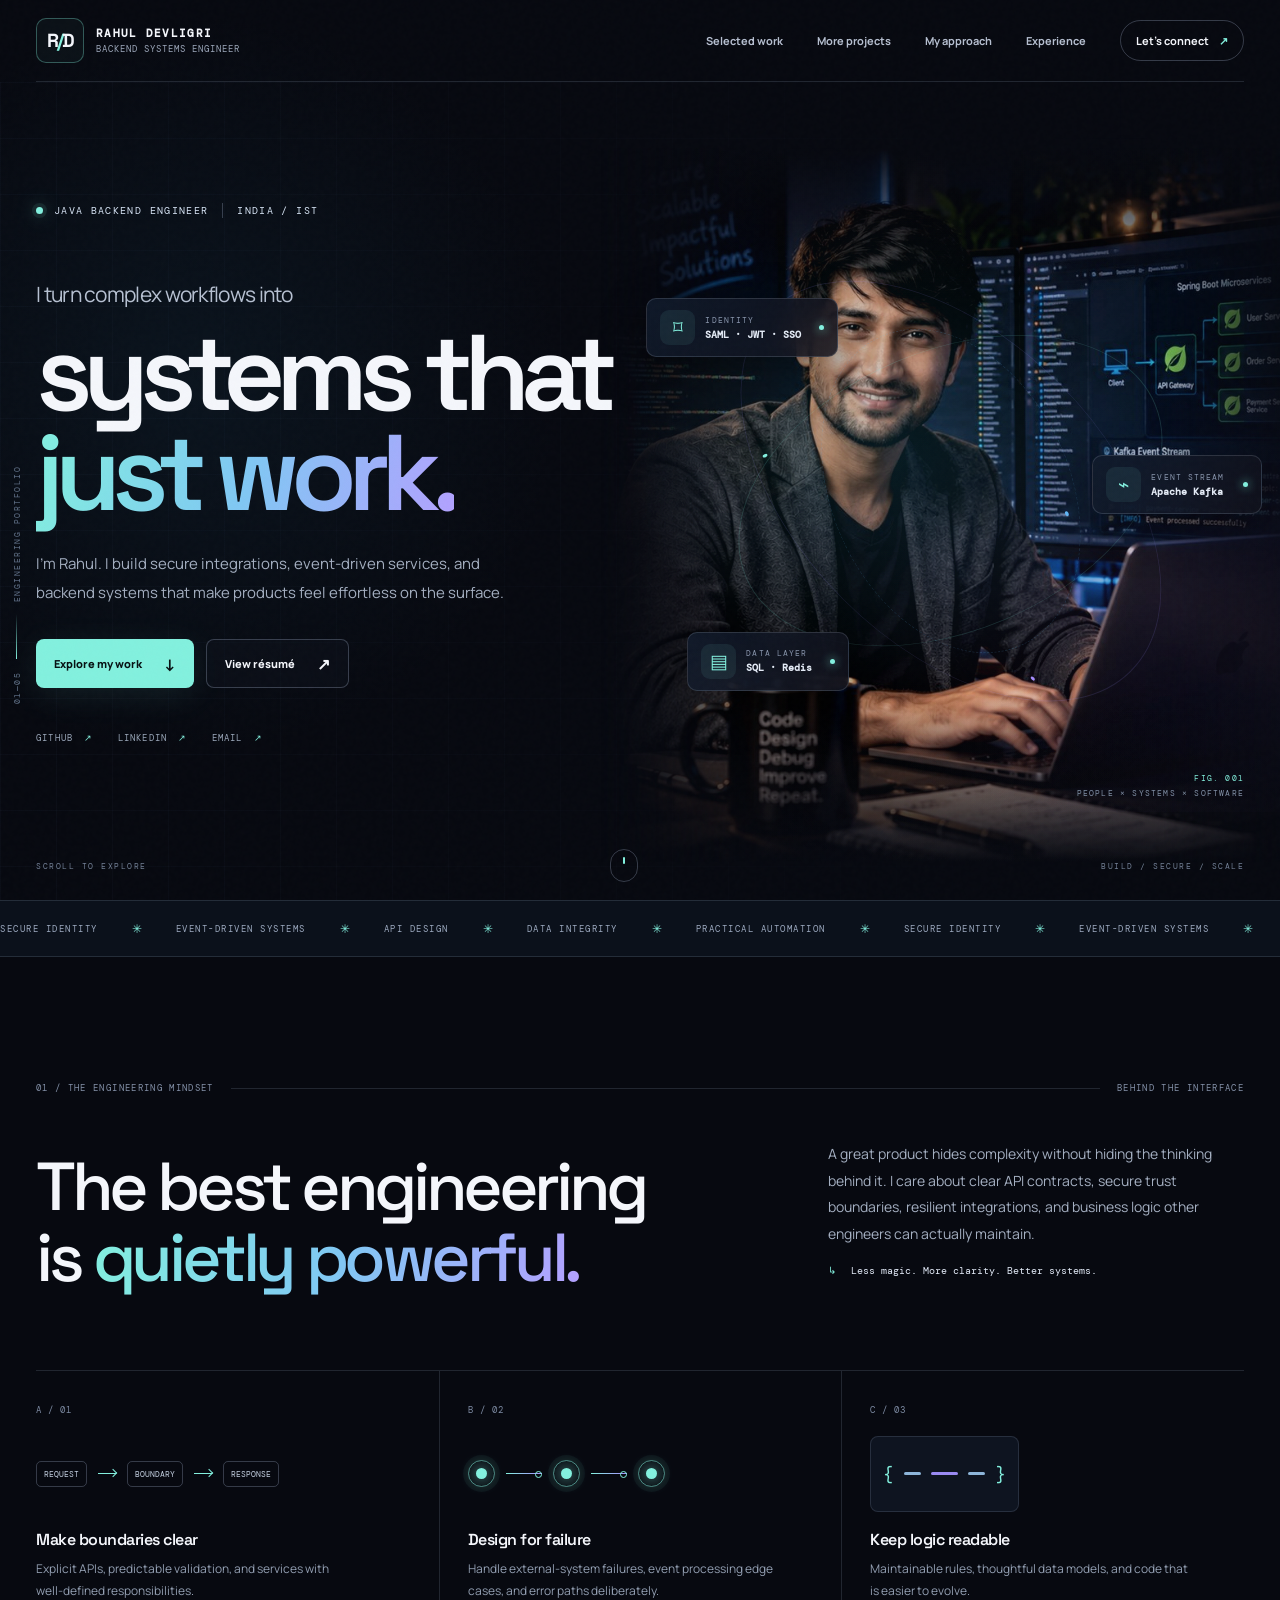
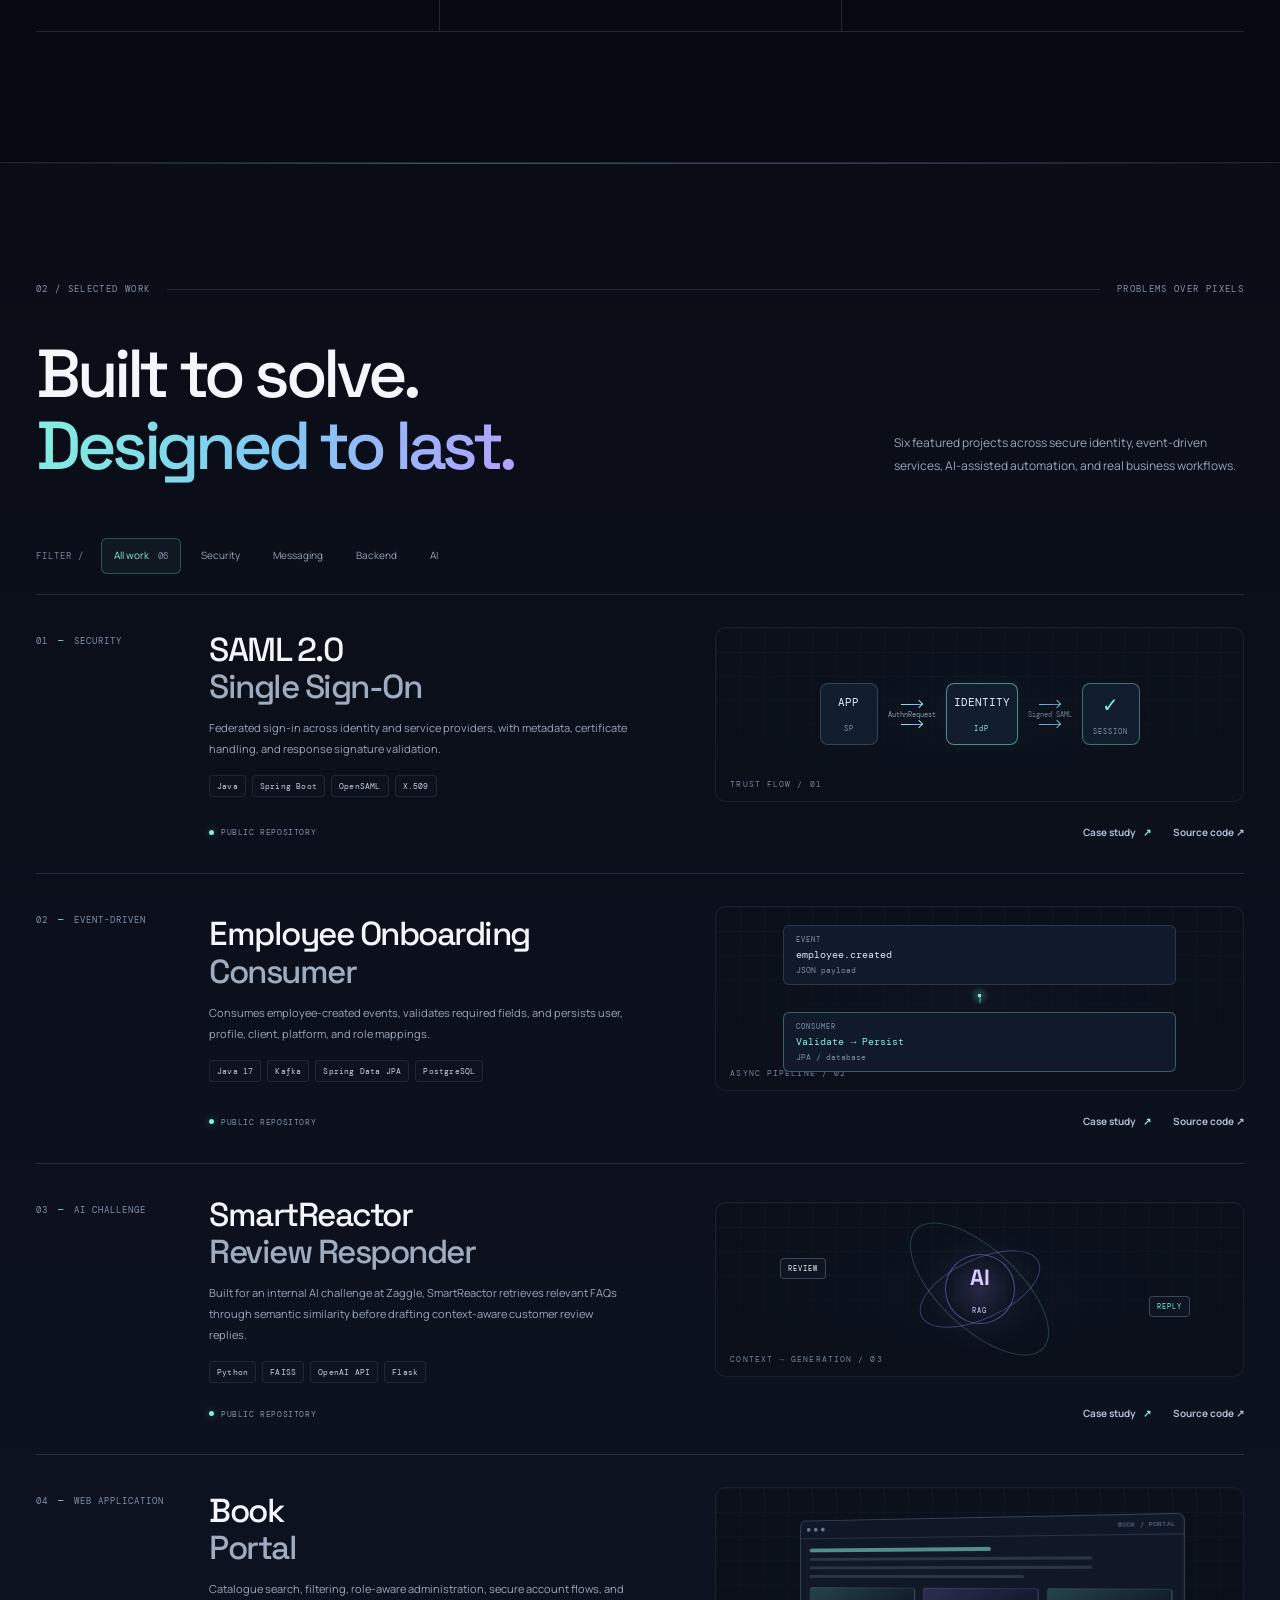
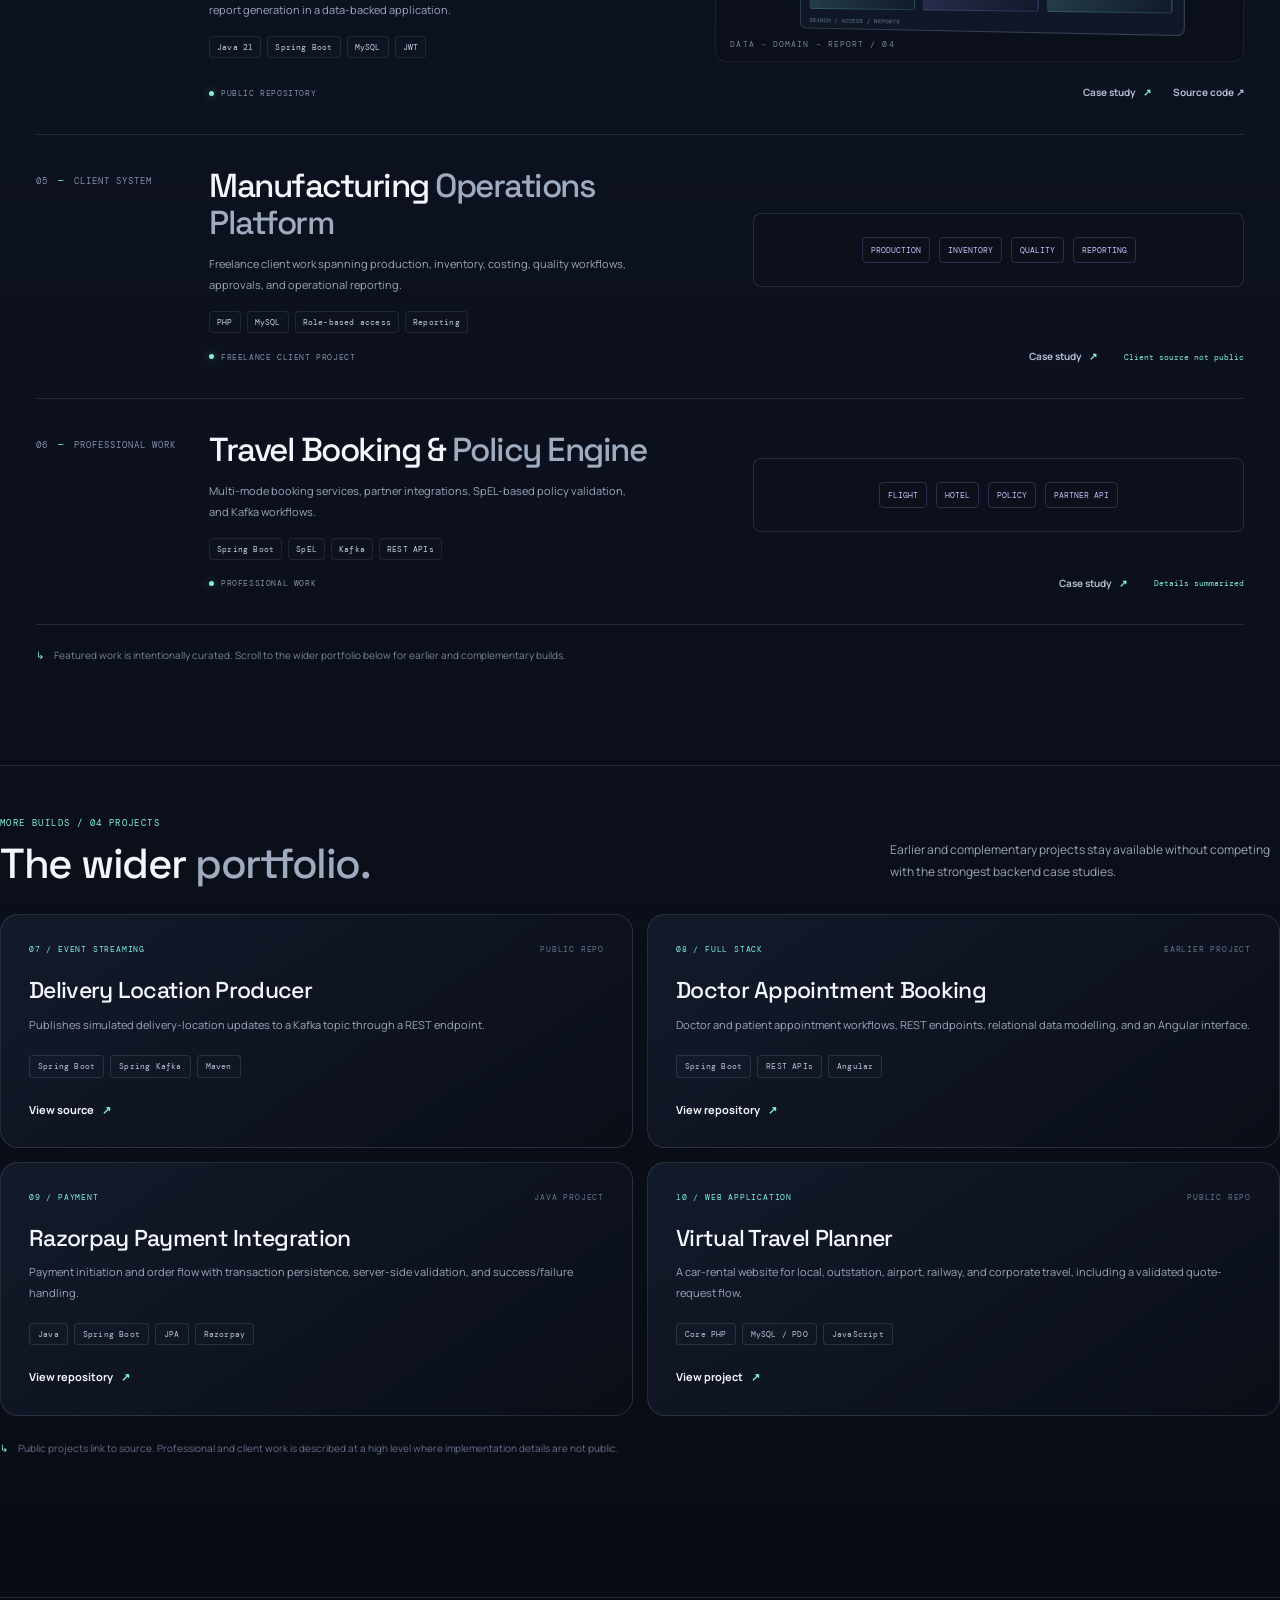
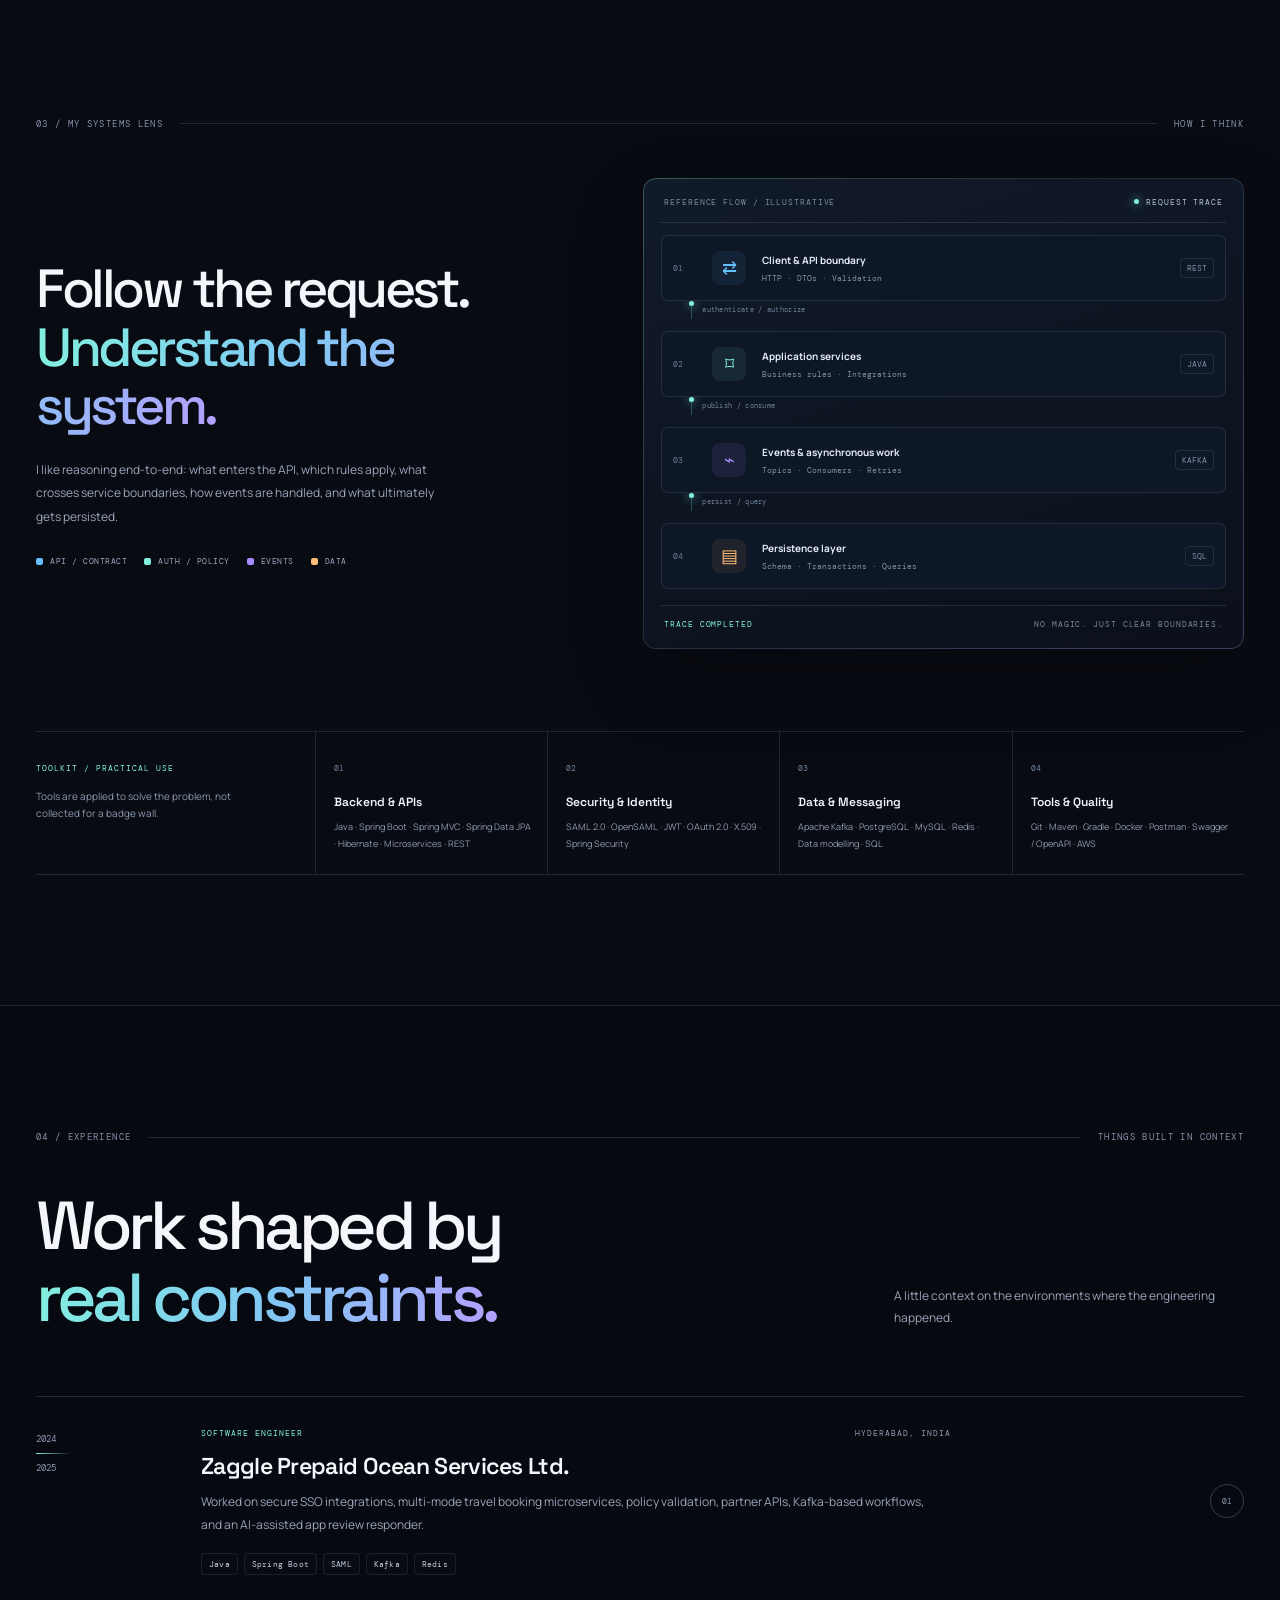
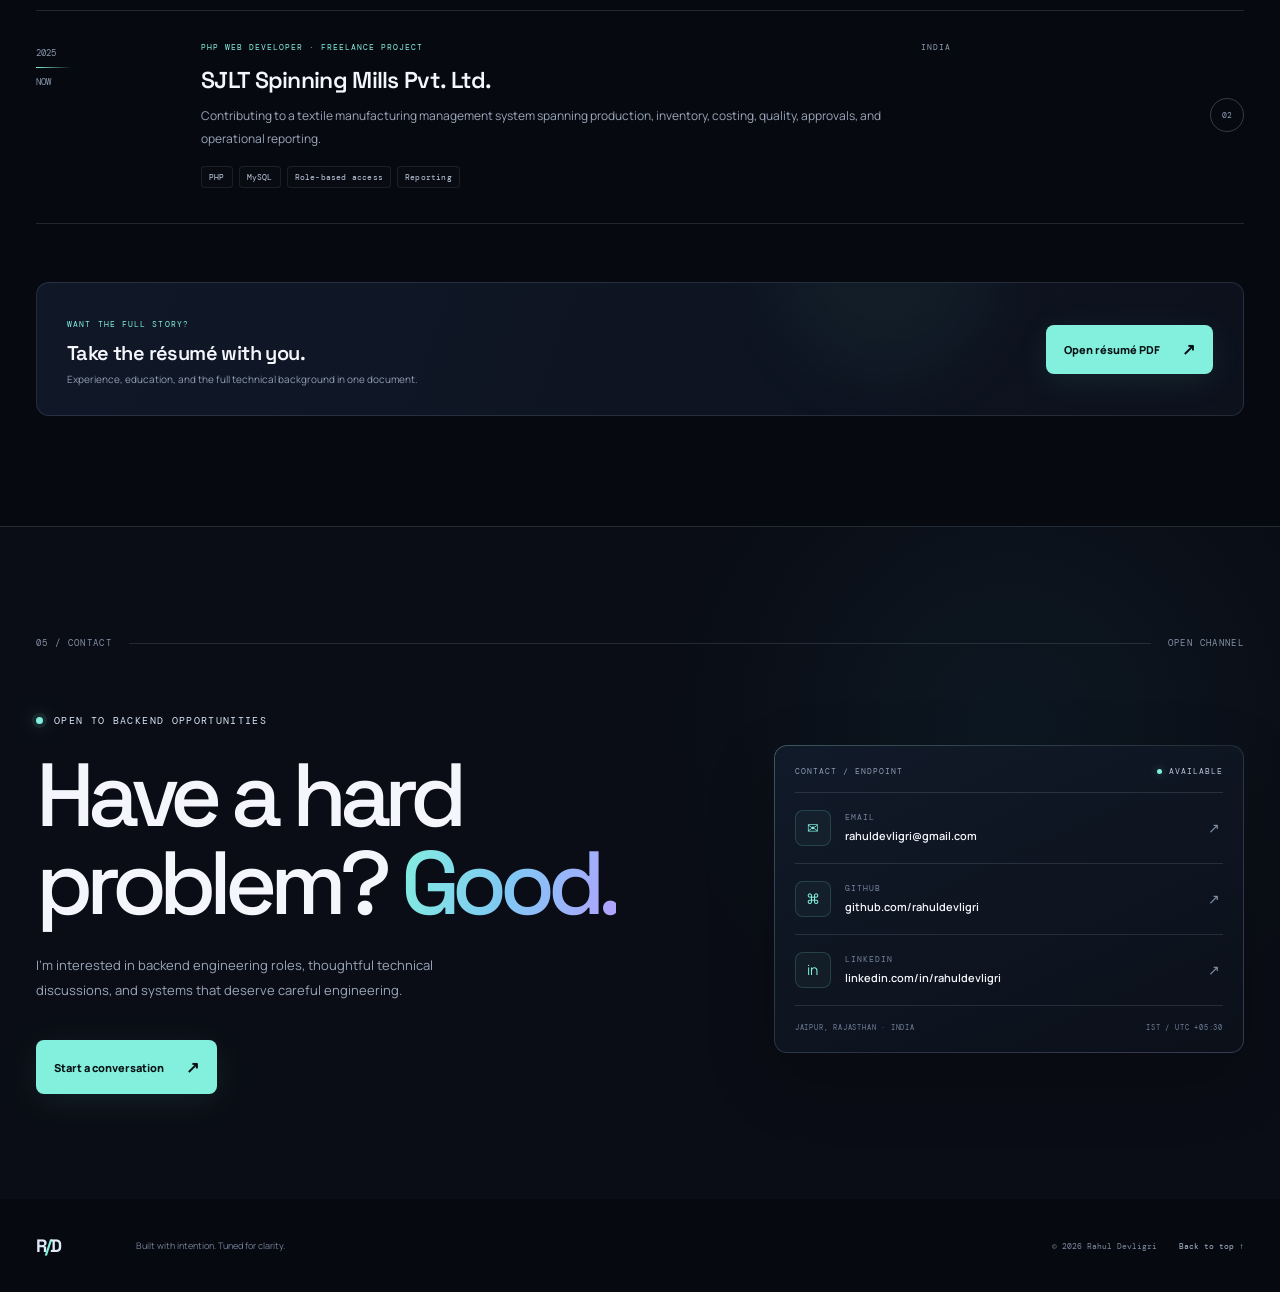
==== index.html @ 21c5cbfe "Polish portfolio projects and metadata" ====
<!doctype html>
<html lang="en">
<head>
  <meta charset="utf-8">
  <meta name="viewport" content="width=device-width, initial-scale=1">
  <meta name="theme-color" content="#070910">
  <meta name="description" content="Rahul Devligri is a Java Backend Engineer focused on Spring Boot, secure SSO integrations, event-driven services, Kafka, and data-backed applications.">
  <meta name="author" content="Rahul Devligri">
  <meta name="robots" content="index, follow">
  <link rel="canonical" href="https://rahuldevligri.github.io/">
  <meta property="og:title" content="Rahul Devligri — Java Backend Engineer">
  <meta property="og:description" content="Secure integrations. Event-driven services. Thoughtful backend engineering.">
  <meta property="og:type" content="website">
  <meta property="og:url" content="https://rahuldevligri.github.io/">
  <meta property="og:image" content="https://rahuldevligri.github.io/assets/og-card.png">
  <meta property="og:image:alt" content="Rahul Devligri — Java Backend Engineer portfolio preview">
  <meta name="twitter:card" content="summary_large_image">
  <meta name="twitter:title" content="Rahul Devligri — Java Backend Engineer">
  <meta name="twitter:description" content="Secure integrations. Event-driven services. Thoughtful backend engineering.">
  <meta name="twitter:image" content="https://rahuldevligri.github.io/assets/og-card.png">
  <title>Rahul Devligri — Java Backend Engineer</title>
  <link rel="icon" type="image/png" sizes="180x180" href="assets/rahul-avatar.png?v=5">
  <link rel="shortcut icon" type="image/png" href="assets/rahul-avatar.png?v=5">
  <link rel="apple-touch-icon" sizes="180x180" href="assets/rahul-avatar.png?v=5">
  <link rel="preconnect" href="https://fonts.googleapis.com">
  <link rel="preconnect" href="https://fonts.gstatic.com" crossorigin>
  <link href="https://fonts.googleapis.com/css2?family=DM+Mono:wght@400;500&family=Manrope:wght@400;500;600;700;800&family=Space+Grotesk:wght@400;500;600;700&display=swap" rel="stylesheet">
  <link rel="stylesheet" href="styles.css">
  <script>document.documentElement.classList.add('js');</script>
</head>
<body>
  <div class="noise" aria-hidden="true"></div>
  <div class="scroll-progress" aria-hidden="true"><span id="progress-bar"></span></div>
  <header class="nav-wrap">
    <a class="identity" href="#top" aria-label="Rahul Devligri, home"><span class="identity-mark">R<span>/</span>D</span><span class="identity-text"><b>RAHUL DEVLIGRI</b><small>BACKEND SYSTEMS ENGINEER</small></span></a>
    <button class="menu-button" aria-label="Open navigation" aria-expanded="false" aria-controls="main-nav"><span></span><span></span></button>
    <nav id="main-nav" aria-label="Main navigation"><a href="#work">Selected work</a><a href="#more-projects">More projects</a><a href="#system">My approach</a><a href="#experience">Experience</a><a class="nav-cta" href="#contact">Let's connect <span>↗</span></a></nav>
  </header>

  <main id="top">
    <section class="hero" aria-labelledby="hero-title">
      <div class="hero-grid" aria-hidden="true"></div>
      <div class="hero-copy">
        <div class="eyebrow"><span class="pulse"></span><span>JAVA BACKEND ENGINEER</span><i></i><span>INDIA / IST</span></div>
        <p class="hero-kicker">I turn complex workflows into</p>
        <h1 id="hero-title">systems that<br><em>just work.</em></h1>
        <p class="hero-description">I’m Rahul. I build secure integrations, event-driven services, and backend systems that make products feel effortless on the surface.</p>
        <div class="hero-buttons"><a class="button primary" href="#work">Explore my work <span>↓</span></a><a class="button ghost" href="https://rahuldevligri.github.io/assets/Rahul-Devligri-Resume.pdf" target="_blank" rel="noopener noreferrer">View résumé <span>↗</span></a></div>
        <div class="hero-socials"><a href="https://github.com/rahuldevligri" target="_blank" rel="noopener noreferrer">GITHUB <span>↗</span></a><a href="https://www.linkedin.com/in/rahuldevligri/" target="_blank" rel="noopener noreferrer">LINKEDIN <span>↗</span></a><a href="mailto:rahuldevligri@gmail.com">EMAIL <span>↗</span></a></div>
      </div>
      <div class="hero-art" aria-label="Portrait of Rahul in a cinematic software engineering workspace">
        <div class="portrait-frame"><img src="assets/rahul-cinematic-coding.jpg" alt="Rahul at a coding desk with software architecture on the screens" fetchpriority="high"><div class="portrait-fade"></div></div>
        <div class="orbit orbit-a"></div><div class="orbit orbit-b"></div><div class="orbit orbit-c"></div>
        <div class="floating-chip chip-security"><span class="chip-icon">⌑</span><span><small>IDENTITY</small><b>SAML · JWT · SSO</b></span><i class="chip-dot"></i></div>
        <div class="floating-chip chip-events"><span class="chip-icon">⌁</span><span><small>EVENT STREAM</small><b>Apache Kafka</b></span><i class="chip-dot"></i></div>
        <div class="floating-chip chip-data"><span class="chip-icon">▤</span><span><small>DATA LAYER</small><b>SQL · Redis</b></span><i class="chip-dot"></i></div>
        <div class="hero-coordinate"><span>FIG. 001</span><span>PEOPLE × SYSTEMS × SOFTWARE</span></div>
      </div>
      <div class="hero-bottom"><span>SCROLL TO EXPLORE</span><div class="scroll-down"><span></span></div><span>BUILD / SECURE / SCALE</span></div>
      <div class="side-index" aria-hidden="true">01—05 <span></span> ENGINEERING PORTFOLIO</div>
    </section>

    <section class="signal-strip" aria-label="Engineering focus"><div class="signal-track"><span>SECURE IDENTITY</span><b>✳</b><span>EVENT-DRIVEN SYSTEMS</span><b>✳</b><span>API DESIGN</span><b>✳</b><span>DATA INTEGRITY</span><b>✳</b><span>PRACTICAL AUTOMATION</span><b>✳</b><span>SECURE IDENTITY</span><b>✳</b><span>EVENT-DRIVEN SYSTEMS</span><b>✳</b><span>API DESIGN</span><b>✳</b><span>DATA INTEGRITY</span><b>✳</b><span>PRACTICAL AUTOMATION</span><b>✳</b></div></section>

    <section class="section intro-section" id="system">
      <div class="section-label reveal"><span>01 / THE ENGINEERING MINDSET</span><span class="label-line"></span><span>BEHIND THE INTERFACE</span></div>
      <div class="intro-layout">
        <h2 class="reveal">The best engineering<br>is <em>quietly powerful.</em></h2>
        <div class="intro-copy reveal delay-1"><p>A great product hides complexity without hiding the thinking behind it. I care about clear API contracts, secure trust boundaries, resilient integrations, and business logic other engineers can actually maintain.</p><p class="quiet-note"><span>↳</span> Less magic. More clarity. Better systems.</p></div>
      </div>
      <div class="principle-row">
        <article class="principle reveal"><span class="principle-number">A / 01</span><div class="principle-visual visual-boundary"><span>REQUEST</span><i></i><span>BOUNDARY</span><i></i><span>RESPONSE</span></div><h3>Make boundaries clear</h3><p>Explicit APIs, predictable validation, and services with well-defined responsibilities.</p></article>
        <article class="principle reveal delay-1"><span class="principle-number">B / 02</span><div class="principle-visual visual-resilience"><span class="resilience-node"></span><span class="resilience-line"></span><span class="resilience-node"></span><span class="resilience-line"></span><span class="resilience-node"></span></div><h3>Design for failure</h3><p>Handle external-system failures, event processing edge cases, and error paths deliberately.</p></article>
        <article class="principle reveal delay-2"><span class="principle-number">C / 03</span><div class="principle-visual visual-maintain"><span>{</span><i></i><i></i><i></i><span>}</span></div><h3>Keep logic readable</h3><p>Maintainable rules, thoughtful data models, and code that is easier to evolve.</p></article>
      </div>
    </section>

    <section class="section work-section" id="work">
      <div class="section-label reveal"><span>02 / SELECTED WORK</span><span class="label-line"></span><span>PROBLEMS OVER PIXELS</span></div>
      <div class="work-heading"><h2 class="reveal">Built to solve.<br><em>Designed to last.</em></h2><p class="reveal delay-1">Six featured projects across secure identity, event-driven services, AI-assisted automation, and real business workflows.</p></div>
      <div class="work-filter reveal" role="group" aria-label="Filter project list"><span class="filter-caption">FILTER /</span><button class="filter active" data-filter="all" aria-pressed="true">All work <b>06</b></button><button class="filter" data-filter="security" aria-pressed="false">Security</button><button class="filter" data-filter="messaging" aria-pressed="false">Messaging</button><button class="filter" data-filter="backend" aria-pressed="false">Backend</button><button class="filter" data-filter="ai" aria-pressed="false">AI</button></div>
      <div class="project-list">
        <article class="project-row featured reveal" data-project data-category="security backend">
          <div class="project-number">01 <span>—</span> SECURITY</div><div class="project-main"><h3>SAML 2.0<br><em>Single Sign-On</em></h3><p>Federated sign-in across identity and service providers, with metadata, certificate handling, and response signature validation.</p><div class="tags"><span>Java</span><span>Spring Boot</span><span>OpenSAML</span><span>X.509</span></div></div>
          <div class="project-diagram diagram-sso" aria-label="Illustration of a SAML identity flow"><div class="diagram-node">APP<span>SP</span></div><div class="diagram-arrow"><i></i><small>AuthnRequest</small><i></i></div><div class="diagram-node accent">IDENTITY<span>IdP</span></div><div class="diagram-arrow back"><i></i><small>Signed SAML</small><i></i></div><div class="diagram-node check">✓<span>SESSION</span></div><div class="diagram-caption">TRUST FLOW / 01</div></div>
          <div class="project-end"><span class="project-status"><i></i> PUBLIC REPOSITORY</span><div class="project-links"><button data-dialog="sso">Case study <span>↗</span></button><a href="https://github.com/rahuldevligri/sso_implementation" target="_blank" rel="noopener noreferrer" aria-label="SAML SSO source code on GitHub">Source code ↗</a></div></div>
        </article>
        <article class="project-row reveal" data-project data-category="messaging backend">
          <div class="project-number">02 <span>—</span> EVENT-DRIVEN</div><div class="project-main"><h3>Employee Onboarding<br><em>Consumer</em></h3><p>Consumes employee-created events, validates required fields, and persists user, profile, client, platform, and role mappings.</p><div class="tags"><span>Java 17</span><span>Kafka</span><span>Spring Data JPA</span><span>PostgreSQL</span></div></div><div class="project-diagram diagram-kafka"><div class="kafka-card"><small>EVENT</small><b>employee.created</b><span>JSON payload</span></div><div class="flow-pulse"><i></i><i></i><i></i><i></i></div><div class="kafka-card result"><small>CONSUMER</small><b>Validate → Persist</b><span>JPA / database</span></div><div class="diagram-caption">ASYNC PIPELINE / 02</div></div><div class="project-end"><span class="project-status"><i></i> PUBLIC REPOSITORY</span><div class="project-links"><button data-dialog="onboarding">Case study <span>↗</span></button><a href="https://github.com/rahuldevligri/employee-onboarding-kafka-consumer" target="_blank" rel="noopener noreferrer">Source code ↗</a></div></div>
        </article>
        <article class="project-row reveal" data-project data-category="ai backend">
          <div class="project-number">03 <span>—</span> AI CHALLENGE</div><div class="project-main"><h3>SmartReactor<br><em>Review Responder</em></h3><p>Built for an internal AI challenge at Zaggle, SmartReactor retrieves relevant FAQs through semantic similarity before drafting context-aware customer review replies.</p><div class="tags"><span>Python</span><span>FAISS</span><span>OpenAI API</span><span>Flask</span></div></div><div class="project-diagram diagram-ai"><div class="ai-orb">AI<span>RAG</span></div><div class="ai-orbit one"></div><div class="ai-orbit two"></div><div class="ai-label label-in">REVIEW</div><div class="ai-label label-out">REPLY</div><div class="diagram-caption">CONTEXT → GENERATION / 03</div></div><div class="project-end"><span class="project-status"><i></i> PUBLIC REPOSITORY</span><div class="project-links"><button data-dialog="smartreactor">Case study <span>↗</span></button><a href="https://github.com/rahuldevligri/Zaggle_App_SmartReactor" target="_blank" rel="noopener noreferrer">Source code ↗</a></div></div>
        </article>
        <article class="project-row reveal" data-project data-category="backend">
          <div class="project-number">04 <span>—</span> WEB APPLICATION</div><div class="project-main"><h3>Book<br><em>Portal</em></h3><p>Catalogue search, filtering, role-aware administration, secure account flows, and report generation in a data-backed application.</p><div class="tags"><span>Java 21</span><span>Spring Boot</span><span>MySQL</span><span>JWT</span></div></div><div class="project-diagram diagram-book"><div class="book-window"><div class="window-bar"><i></i><i></i><i></i><span>BOOK / PORTAL</span></div><div class="book-lines"><b></b><i></i><i></i><i></i></div><div class="book-items"><span></span><span></span><span></span></div><div class="book-foot">SEARCH / ACCESS / REPORTS</div></div><div class="diagram-caption">DATA → DOMAIN → REPORT / 04</div></div><div class="project-end"><span class="project-status"><i></i> PUBLIC REPOSITORY</span><div class="project-links"><button data-dialog="book">Case study <span>↗</span></button><a href="https://github.com/rahuldevligri/Book-portal" target="_blank" rel="noopener noreferrer">Source code ↗</a></div></div>
        </article>
        <article class="project-row compact reveal" data-project data-category="backend">
          <div class="project-number">05 <span>—</span> CLIENT SYSTEM</div><div class="project-main"><h3>Manufacturing <em>Operations Platform</em></h3><p>Freelance client work spanning production, inventory, costing, quality workflows, approvals, and operational reporting.</p><div class="tags"><span>PHP</span><span>MySQL</span><span>Role-based access</span><span>Reporting</span></div></div><div class="project-compact-visual professional"><span>PRODUCTION</span><span>INVENTORY</span><span>QUALITY</span><span>REPORTING</span></div><div class="project-end"><span class="project-status"><i></i> FREELANCE CLIENT PROJECT</span><div class="project-links"><button data-dialog="sjlt">Case study <span>↗</span></button><span class="not-public">Client source not public</span></div></div>
        </article>
        <article class="project-row compact reveal" data-project data-category="backend">
          <div class="project-number">06 <span>—</span> PROFESSIONAL WORK</div><div class="project-main"><h3>Travel Booking & <em>Policy Engine</em></h3><p>Multi-mode booking services, partner integrations, SpEL-based policy validation, and Kafka workflows.</p><div class="tags"><span>Spring Boot</span><span>SpEL</span><span>Kafka</span><span>REST APIs</span></div></div><div class="project-compact-visual professional"><span>FLIGHT</span><span>HOTEL</span><span>POLICY</span><span>PARTNER API</span></div><div class="project-end"><span class="project-status"><i></i> PROFESSIONAL WORK</span><div class="project-links"><button data-dialog="travel">Case study <span>↗</span></button><span class="not-public">Details summarized</span></div></div>
        </article>
      </div>
      <p class="project-footnote reveal"><span>↳</span> Featured work is intentionally curated. Scroll to the wider portfolio below for earlier and complementary builds.</p>
      <div class="more-work" id="more-projects" aria-labelledby="more-projects-title">
        <div class="more-work-heading reveal">
          <div><span class="more-work-kicker">MORE BUILDS / 04 PROJECTS</span><h3 id="more-projects-title">The wider <em>portfolio.</em></h3></div>
          <p>Earlier and complementary projects stay available without competing with the strongest backend case studies.</p>
        </div>
        <div class="more-work-grid">
          <article class="more-work-card reveal">
            <div class="more-work-meta"><span>07 / EVENT STREAMING</span><span>PUBLIC REPO</span></div>
            <h4>Delivery Location Producer</h4>
            <p>Publishes simulated delivery-location updates to a Kafka topic through a REST endpoint.</p>
            <div class="tags"><span>Spring Boot</span><span>Spring Kafka</span><span>Maven</span></div>
            <a href="https://github.com/rahuldevligri/Kafka-deliveryboy-location-producer" target="_blank" rel="noopener noreferrer">View source <span>↗</span></a>
          </article>
          <article class="more-work-card reveal delay-1">
            <div class="more-work-meta"><span>08 / FULL STACK</span><span>EARLIER PROJECT</span></div>
            <h4>Doctor Appointment Booking</h4>
            <p>Doctor and patient appointment workflows, REST endpoints, relational data modelling, and an Angular interface.</p>
            <div class="tags"><span>Spring Boot</span><span>REST APIs</span><span>Angular</span></div>
            <a href="https://github.com/rahuldevligri/Doctor_Appointment_Booking_System" target="_blank" rel="noopener noreferrer">View repository <span>↗</span></a>
          </article>
          <article class="more-work-card reveal">
            <div class="more-work-meta"><span>09 / PAYMENT</span><span>JAVA PROJECT</span></div>
            <h4>Razorpay Payment Integration</h4>
            <p>Payment initiation and order flow with transaction persistence, server-side validation, and success/failure handling.</p>
            <div class="tags"><span>Java</span><span>Spring Boot</span><span>JPA</span><span>Razorpay</span></div>
            <a href="https://github.com/rahuldevligri/Razorpay-Payment-Gateway" target="_blank" rel="noopener noreferrer">View repository <span>↗</span></a>
          </article>
          <article class="more-work-card reveal delay-1">
            <div class="more-work-meta"><span>10 / WEB APPLICATION</span><span>PUBLIC REPO</span></div>
            <h4>Virtual Travel Planner</h4>
            <p>A car-rental website for local, outstation, airport, railway, and corporate travel, including a validated quote-request flow.</p>
            <div class="tags"><span>Core PHP</span><span>MySQL / PDO</span><span>JavaScript</span></div>
            <a href="https://github.com/rahuldevligri/virtual-travel-planner" target="_blank" rel="noopener noreferrer">View project <span>↗</span></a>
          </article>
        </div>
        <p class="more-work-note reveal"><span>↳</span> Public projects link to source. Professional and client work is described at a high level where implementation details are not public.</p>
      </div>
    </section>

    <section class="system-section" id="architecture">
      <div class="section system-inner">
        <div class="section-label reveal"><span>03 / MY SYSTEMS LENS</span><span class="label-line"></span><span>HOW I THINK</span></div>
        <div class="system-layout"><div class="system-copy reveal"><h2>Follow the request.<br><em>Understand the system.</em></h2><p>I like reasoning end-to-end: what enters the API, which rules apply, what crosses service boundaries, how events are handled, and what ultimately gets persisted.</p><div class="system-key"><span><i class="key-api"></i> API / CONTRACT</span><span><i class="key-auth"></i> AUTH / POLICY</span><span><i class="key-event"></i> EVENTS</span><span><i class="key-data"></i> DATA</span></div></div>
          <div class="architecture-board reveal delay-1"><div class="board-top"><span>REFERENCE FLOW / ILLUSTRATIVE</span><span><i></i> REQUEST TRACE</span></div><div class="arch-stage stage-client"><span class="stage-number">01</span><span class="stage-symbol">⇄</span><div><b>Client & API boundary</b><small>HTTP · DTOs · Validation</small></div><span class="stage-type">REST</span></div><div class="arch-link"><span class="animated-flow"></span><small>authenticate / authorize</small></div><div class="arch-stage stage-service"><span class="stage-number">02</span><span class="stage-symbol">⌑</span><div><b>Application services</b><small>Business rules · Integrations</small></div><span class="stage-type">JAVA</span></div><div class="arch-link"><span class="animated-flow"></span><small>publish / consume</small></div><div class="arch-stage stage-events"><span class="stage-number">03</span><span class="stage-symbol">⌁</span><div><b>Events & asynchronous work</b><small>Topics · Consumers · Retries</small></div><span class="stage-type">KAFKA</span></div><div class="arch-link"><span class="animated-flow"></span><small>persist / query</small></div><div class="arch-stage stage-data"><span class="stage-number">04</span><span class="stage-symbol">▤</span><div><b>Persistence layer</b><small>Schema · Transactions · Queries</small></div><span class="stage-type">SQL</span></div><div class="board-bottom"><span>TRACE COMPLETED</span><span>NO MAGIC. JUST CLEAR BOUNDARIES.</span></div></div></div>
        <div class="stack-grid reveal"><div class="stack-head"><span>TOOLKIT / PRACTICAL USE</span><p>Tools are applied to solve the problem, not collected for a badge wall.</p></div><div class="stack-item"><span class="stack-index">01</span><h3>Backend & APIs</h3><p>Java · Spring Boot · Spring MVC · Spring Data JPA · Hibernate · Microservices · REST</p></div><div class="stack-item"><span class="stack-index">02</span><h3>Security & Identity</h3><p>SAML 2.0 · OpenSAML · JWT · OAuth 2.0 · X.509 · Spring Security</p></div><div class="stack-item"><span class="stack-index">03</span><h3>Data & Messaging</h3><p>Apache Kafka · PostgreSQL · MySQL · Redis · Data modelling · SQL</p></div><div class="stack-item"><span class="stack-index">04</span><h3>Tools & Quality</h3><p>Git · Maven · Gradle · Docker · Postman · Swagger / OpenAPI · AWS</p></div></div>
      </div>
    </section>

    <section class="section experience-section" id="experience">
      <div class="section-label reveal"><span>04 / EXPERIENCE</span><span class="label-line"></span><span>THINGS BUILT IN CONTEXT</span></div>
      <div class="experience-heading"><h2 class="reveal">Work shaped by<br><em>real constraints.</em></h2><p class="reveal delay-1">A little context on the environments where the engineering happened.</p></div>
      <div class="timeline">
        <article class="timeline-entry reveal"><div class="timeline-stamp"><span>2024</span><i></i><span>2025</span></div><div class="timeline-content"><div class="timeline-meta"><span>SOFTWARE ENGINEER</span><span>HYDERABAD, INDIA</span></div><h3>Zaggle Prepaid Ocean Services Ltd.</h3><p>Worked on secure SSO integrations, multi-mode travel booking microservices, policy validation, partner APIs, Kafka-based workflows, and an AI-assisted app review responder.</p><div class="tags"><span>Java</span><span>Spring Boot</span><span>SAML</span><span>Kafka</span><span>Redis</span></div></div><div class="timeline-marker">01</div></article>
        <article class="timeline-entry reveal"><div class="timeline-stamp"><span>2025</span><i></i><span>NOW</span></div><div class="timeline-content"><div class="timeline-meta"><span>PHP WEB DEVELOPER · FREELANCE PROJECT</span><span>INDIA</span></div><h3>SJLT Spinning Mills Pvt. Ltd.</h3><p>Contributing to a textile manufacturing management system spanning production, inventory, costing, quality, approvals, and operational reporting.</p><div class="tags"><span>PHP</span><span>MySQL</span><span>Role-based access</span><span>Reporting</span></div></div><div class="timeline-marker">02</div></article>
      </div>
      <div class="resume-band reveal"><div><span class="resume-overline">WANT THE FULL STORY?</span><h3>Take the résumé with you.</h3><p>Experience, education, and the full technical background in one document.</p></div><a class="button primary" href="https://rahuldevligri.github.io/assets/Rahul-Devligri-Resume.pdf" target="_blank" rel="noopener noreferrer">Open résumé PDF <span>↗</span></a></div>
    </section>

    <section class="contact-section" id="contact"><div class="contact-glow" aria-hidden="true"></div><div class="section-label reveal"><span>05 / CONTACT</span><span class="label-line"></span><span>OPEN CHANNEL</span></div><div class="contact-layout"><div class="contact-main reveal"><p class="eyebrow"><span class="pulse"></span> OPEN TO BACKEND OPPORTUNITIES</p><h2>Have a hard<br>problem? <em>Good.</em></h2><p>I'm interested in backend engineering roles, thoughtful technical discussions, and systems that deserve careful engineering.</p><a class="button primary big-button" href="mailto:rahuldevligri@gmail.com">Start a conversation <span>↗</span></a></div><div class="contact-console reveal delay-1"><div class="console-header"><span>CONTACT / ENDPOINT</span><span><i></i> AVAILABLE</span></div><a class="console-link" href="mailto:rahuldevligri@gmail.com"><span class="console-icon">✉</span><span><small>EMAIL</small><b>rahuldevligri@gmail.com</b></span><span class="console-arrow">↗</span></a><a class="console-link" href="https://github.com/rahuldevligri" target="_blank" rel="noopener noreferrer"><span class="console-icon">⌘</span><span><small>GITHUB</small><b>github.com/rahuldevligri</b></span><span class="console-arrow">↗</span></a><a class="console-link" href="https://www.linkedin.com/in/rahuldevligri/" target="_blank" rel="noopener noreferrer"><span class="console-icon">in</span><span><small>LINKEDIN</small><b>linkedin.com/in/rahuldevligri</b></span><span class="console-arrow">↗</span></a><div class="console-footer"><span>JAIPUR, RAJASTHAN · INDIA</span><span>IST / UTC +05:30</span></div></div></div></section>
  </main>
  <footer class="footer"><a class="footer-logo" href="#top">R<span>/</span>D</a><p>Built with intention. Tuned for clarity.</p><div><span>© <span id="year"></span> Rahul Devligri</span><a href="#top">Back to top ↑</a></div></footer>

  <dialog class="case-dialog" id="case-sso" aria-labelledby="case-sso-title"><div class="dialog-inner"><button class="dialog-close" aria-label="Close case study">×</button><span class="dialog-overline">CASE STUDY / 01 — SECURITY</span><h2 id="case-sso-title">SAML 2.0 Single Sign-On</h2><p class="dialog-intro">Federated authentication depends on carefully defined trust boundaries, not just a successful redirect.</p><div class="case-block"><h3>Engineering focus</h3><ul><li>SP and IdP roles and SAML request/response exchange.</li><li>Metadata, entity identifiers, endpoint configuration, and X.509 certificates.</li><li>Digital signature generation and validation of incoming SAML messages.</li><li>Explicit handling of assertion audience, recipient, and trust requirements.</li></ul></div><div class="case-block"><h3>What this demonstrates</h3><p>Protocol-level integration work, security-sensitive data handling, and attention to validation boundaries. Review the public repository for the implementation details actually available in source.</p></div><a class="button primary" href="https://github.com/rahuldevligri/sso_implementation" target="_blank" rel="noopener noreferrer">Open source repository ↗</a></div></dialog>
  <dialog class="case-dialog" id="case-onboarding" aria-labelledby="case-onboarding-title"><div class="dialog-inner"><button class="dialog-close" aria-label="Close case study">×</button><span class="dialog-overline">CASE STUDY / 02 — MESSAGING</span><h2 id="case-onboarding-title">Employee Onboarding Consumer</h2><p class="dialog-intro">An asynchronous event-processing path that turns an employee-created event into persisted application records.</p><div class="case-block"><h3>Processing path</h3><div class="case-flow"><span>Kafka topic</span><i>→</i><span>Validate payload</span><i>→</i><span>Consumer service</span><i>→</i><span>JPA persistence</span></div></div><div class="case-block"><h3>Implementation areas</h3><ul><li>Spring Kafka event listener and payload handling.</li><li>Required-field validation before persistence work.</li><li>User/profile and associated client/platform/role mappings.</li><li>Spring Data JPA persistence backed by PostgreSQL-compatible storage.</li></ul></div><a class="button primary" href="https://github.com/rahuldevligri/employee-onboarding-kafka-consumer" target="_blank" rel="noopener noreferrer">Open source repository ↗</a></div></dialog>
  <dialog class="case-dialog" id="case-smartreactor" aria-labelledby="case-smartreactor-title"><div class="dialog-inner"><button class="dialog-close" aria-label="Close case study">×</button><span class="dialog-overline">CASE STUDY / 03 — AI AUTOMATION</span><h2 id="case-smartreactor-title">SmartReactor Review Responder</h2><p class="dialog-intro">An AI-assisted workflow that retrieves relevant FAQ context before drafting a review reply.</p><div class="case-block"><h3>Processing path</h3><div class="case-flow"><span>Review</span><i>→</i><span>Semantic FAQ search</span><i>→</i><span>LLM draft</span><i>→</i><span>Reply</span></div></div><div class="case-block"><h3>Implementation areas</h3><ul><li>FAQ embeddings and vector similarity with FAISS.</li><li>Context assembly for the response-generation prompt.</li><li>Lightweight Flask interface for manual use.</li></ul></div><a class="button primary" href="https://github.com/rahuldevligri/Zaggle_App_SmartReactor" target="_blank" rel="noopener noreferrer">Open source repository ↗</a></div></dialog>
  <dialog class="case-dialog" id="case-book" aria-labelledby="case-book-title"><div class="dialog-inner"><button class="dialog-close" aria-label="Close case study">×</button><span class="dialog-overline">CASE STUDY / 04 — APPLICATION DESIGN</span><h2 id="case-book-title">Book Portal</h2><p class="dialog-intro">A data-backed catalogue application with search, administration, account security, and reporting workflows.</p><div class="case-block"><h3>Engineering areas</h3><ul><li>Catalogue search, filtering, and pagination.</li><li>Role-aware administrative operations and secure account flows.</li><li>Relational persistence with MySQL and Spring Data JPA.</li><li>Report generation with JasperReports.</li></ul></div><a class="button primary" href="https://github.com/rahuldevligri/Book-portal" target="_blank" rel="noopener noreferrer">Open source repository ↗</a></div></dialog>

  <dialog class="case-dialog" id="case-sjlt" aria-labelledby="case-sjlt-title"><div class="dialog-inner"><button class="dialog-close" aria-label="Close case study">×</button><span class="dialog-overline">CASE STUDY / CLIENT PROJECT</span><h2 id="case-sjlt-title">Manufacturing Operations Platform</h2><p class="dialog-intro">An ongoing freelance project focused on making multi-step manufacturing workflows easier to manage and report.</p><div class="case-block"><h3>Scope at a glance</h3><div class="case-flow"><span>Production</span><i>→</i><span>Inventory</span><i>→</i><span>Quality & costing</span><i>→</i><span>Reporting</span></div></div><div class="case-block"><h3>Engineering focus</h3><ul><li>Workflow-oriented modules for production, inventory, costing, quality, approvals, and reporting.</li><li>Role-aware access and relational data management.</li><li>Clear separation of operational responsibilities and reporting views.</li></ul></div><p class="dialog-note">This is client work. The public portfolio intentionally omits private source code, credentials, and confidential operational details.</p></div></dialog>
  <dialog class="case-dialog" id="case-travel" aria-labelledby="case-travel-title"><div class="dialog-inner"><button class="dialog-close" aria-label="Close case study">×</button><span class="dialog-overline">CASE STUDY / PROFESSIONAL WORK</span><h2 id="case-travel-title">Travel Booking & Policy Engine</h2><p class="dialog-intro">A multi-mode travel workflow with policy validation and partner integrations. Details below stay at a high level because this was professional work, not a public repository.</p><div class="case-block"><h3>High-level processing path</h3><div class="case-flow"><span>Booking request</span><i>→</i><span>Policy rules</span><i>→</i><span>Partner API</span><i>→</i><span>Booking result</span></div></div><div class="case-block"><h3>Engineering focus</h3><ul><li>Travel modes including flights, hotels, cars, buses, and trains.</li><li>Dynamic policy validation using Spring Expression Language (SpEL).</li><li>REST-based partner integrations and Kafka-backed workflows.</li><li>Separating policy decisions from booking orchestration.</li></ul></div><p class="dialog-note">This summary avoids exposing private source code, internal endpoints, partner credentials, or confidential business details.</p></div></dialog>

  <script src="script.js" defer></script>
</body>
</html>
---- styles.css ----
:root {
  --bg:#070910;
  --bg2:#0c101b;
  --panel:#101625;
  --panel2:#141d2d;
  --ink:#f4f6fb;
  --muted:#9ca7ba;
  --dim:#64718b;
  --line:rgba(190,208,239,.14);
  --line2:rgba(190,208,239,.25);
  --aqua:#83f0de;
  --cyan:#64bfff;
  --violet:#a68cff;
  --orange:#ffbd78;
  --mono:'DM Mono',monospace;
  --display:'Space Grotesk',sans-serif;
  --body:'Manrope',sans-serif;
  --max:1220px;
  --radius:18px
}
* {
  box-sizing:border-box
}
html {
  scroll-behavior:smooth;
  scroll-padding-top:100px;
  background:var(--bg)
}
body {
  margin:0;
  background:var(--bg);
  color:var(--ink);
  font-family:var(--body);
  font-size:14px;
  line-height:1.75;
  overflow-x:hidden;
  -webkit-font-smoothing:antialiased
}
a {
  color:inherit;
  text-decoration:none
}
button {
  font:inherit;
  color:inherit
}
button,a {
  -webkit-tap-highlight-color:transparent
}
::selection {
  background:var(--aqua);
  color:#071016
}
:focus-visible {
  outline:2px solid var(--aqua);
  outline-offset:4px
}
.noise {
  position:fixed;
  inset:0;
  pointer-events:none;
  z-index:50;
  opacity:.027;
  background-image:url("data:image/svg+xml,%3Csvg viewBox='0 0 180 180' xmlns='http://www.w3.org/2000/svg'%3E%3Cfilter id='n'%3E%3CfeTurbulence type='fractalNoise' baseFrequency='.95' numOctaves='3' stitchTiles='stitch'/%3E%3C/filter%3E%3Crect width='100%25' height='100%25' filter='url(%23n)' opacity='.65'/%3E%3C/svg%3E")
}
.scroll-progress {
  position:fixed;
  left:0;
  right:0;
  top:0;
  height:2px;
  z-index:100;
  background:transparent
}
.scroll-progress span {
  display:block;
  width:0;
  height:100%;
  background:linear-gradient(90deg,var(--aqua),var(--cyan),var(--violet));
  box-shadow:0 0 12px #83f0de77
}
.nav-wrap {
  height:82px;
  width:min(var(--max),calc(100% - 72px));
  margin:auto;
  display:flex;
  align-items:center;
  justify-content:space-between;
  position:relative;
  z-index:30;
  border-bottom:1px solid var(--line)
}
.identity {
  display:flex;
  align-items:center;
  gap:12px
}
.identity-mark {
  font:700 19px/1 var(--display);
  letter-spacing:-2px;
  border:1px solid #83f0de54;
  background:#83f0de09;
  padding:12px 10px;
  border-radius:10px
}
.identity-mark span {
  color:var(--aqua)
}
.identity-text {
  display:grid;
  gap:3px;
  line-height:1.2
}
.identity-text b {
  font:600 11px var(--mono);
  letter-spacing:1.3px
}
.identity-text small {
  color:var(--muted);
  font:9px var(--mono);
  letter-spacing:1px
}
.nav-wrap nav {
  display:flex;
  align-items:center;
  gap:34px
}
.nav-wrap nav a {
  font-size:11px;
  font-weight:700;
  color:#b6bfd0;
  transition:color .2s
}
.nav-wrap nav a:hover {
  color:var(--aqua)
}
.nav-wrap nav .nav-cta {
  border:1px solid var(--line2);
  border-radius:100px;
  padding:10px 15px;
  color:var(--ink)
}
.nav-cta span {
  color:var(--aqua);
  margin-left:8px
}
.menu-button {
  display:none;
  background:none;
  border:0
}
.hero {
  position:relative;
  min-height:calc(100vh - 82px);
  min-height:min(900px,calc(100svh - 82px));
  display:grid;
  grid-template-columns:1.03fr .97fr;
  align-items:center;
  padding:52px max(36px,calc((100vw - var(--max))/2));
  isolation:isolate
}
.hero-grid {
  position:absolute;
  inset:0;
  z-index:-3;
  background-image:linear-gradient(rgba(128,164,211,.035) 1px,transparent 1px),linear-gradient(90deg,rgba(128,164,211,.035) 1px,transparent 1px);
  background-size:56px 56px;
  mask-image:linear-gradient(90deg,#000,transparent 95%)
}
.hero:before {
  content:"";
  position:absolute;
  z-index:-2;
  top:-10%;
  left:-15%;
  width:60vw;
  height:60vw;
  background:radial-gradient(circle,#183e5435 0,transparent 68%);
  pointer-events:none
}
.hero-copy {
  position:relative;
  z-index:5;
  padding:30px 0 65px;
  max-width:610px
}
.eyebrow {
  display:flex;
  align-items:center;
  gap:11px;
  font:10px var(--mono);
  letter-spacing:1.35px;
  color:#d7e4f5
}
.pulse {
  width:7px;
  height:7px;
  background:var(--aqua);
  border-radius:50%;
  box-shadow:0 0 0 4px #83f0de16,0 0 18px #83f0de99;
  animation:pulse 2.2s ease-in-out infinite
}
.eyebrow i {
  height:15px;
  width:1px;
  background:var(--line2);
  margin:0 3px
}
.hero-kicker {
  font-size:clamp(17px,2vw,21px);
  color:#b7c1d2;
  margin:58px 0 0;
  letter-spacing:-.7px
}
.hero h1 {
  font:600 clamp(66px,8.4vw,120px)/.93 var(--display);
  letter-spacing:-.085em;
  margin:10px 0 26px;
  max-width:660px
}
.hero h1 em,.section h2 em,.work-heading h2 em,.experience-heading h2 em,.contact-main h2 em {
  font-style:normal;
  color:transparent;
  background:linear-gradient(105deg,var(--aqua) 0%,#80c8f3 50%,#b4a0ff 100%);
  background-clip:text;
  -webkit-background-clip:text
}
.hero-description {
  max-width:475px;
  color:#a4afc1;
  font-size:15px;
  line-height:1.95;
  margin:0
}
.hero-buttons {
  display:flex;
  flex-wrap:wrap;
  gap:12px;
  margin-top:32px
}
.button {
  display:inline-flex;
  align-items:center;
  justify-content:center;
  gap:22px;
  min-height:49px;
  border-radius:8px;
  padding:0 18px;
  font-size:11px;
  font-weight:800;
  transition:transform .2s,border-color .2s,background .2s
}
.button:hover {
  transform:translateY(-3px)
}
.button span {
  font-size:16px
}
.button.primary {
  background:var(--aqua);
  color:#071113;
  box-shadow:0 7px 34px #83f0de17
}
.button.primary:hover {
  background:#a4fff0;
  box-shadow:0 10px 35px #83f0de35
}
.button.ghost {
  border:1px solid var(--line2);
  background:#11172260
}
.button.ghost:hover {
  border-color:#83f0de66
}
.hero-socials {
  display:flex;
  gap:24px;
  margin-top:44px
}
.hero-socials a {
  font:9px var(--mono);
  letter-spacing:1.2px;
  color:#9ba8ba
}
.hero-socials span {
  color:var(--aqua);
  margin-left:5px
}
.hero-art {
  position:relative;
  min-width:0;
  align-self:stretch;
  display:flex;
  align-items:center;
  justify-content:center;
  min-height:530px;
  perspective:1000px
}
.portrait-frame {
  position:absolute;
  inset:2% -10% -2% -10%;
  overflow:hidden;
  z-index:-1;
  opacity:.93;
  mask-image:linear-gradient(90deg,transparent 0%,#000 18%,#000 80%,transparent 100%);
  -webkit-mask-image:linear-gradient(90deg,transparent 0%,#000 18%,#000 80%,transparent 100%)
}
.portrait-frame img {
  width:100%;
  height:100%;
  object-fit:cover;
  object-position:37% center;
  filter:saturate(.83) contrast(1.05);
  transform:scale(1.08);
  animation:portraitFloat 17s ease-in-out infinite alternate
}
.portrait-fade {
  position:absolute;
  inset:0;
  background:linear-gradient(90deg,var(--bg) 0%,#07091020 23%,transparent 52%,#07091034 100%),linear-gradient(0deg,var(--bg) 0%,transparent 24%,transparent 79%,var(--bg) 100%)
}
.hero-art:after {
  content:"";
  position:absolute;
  inset:5% -8%;
  z-index:-1;
  background:radial-gradient(ellipse at 42% 44%,#31bfe923,transparent 48%),radial-gradient(ellipse at 80% 68%,#9c72ff13,transparent 42%);
  pointer-events:none
}
.orbit {
  position:absolute;
  border:1px solid #83f0de28;
  border-radius:50%;
  pointer-events:none
}
.orbit-a {
  width:min(76%,500px);
  aspect-ratio:1;
  transform:rotate(-23deg) scaleY(.63);
  animation:orbit 32s linear infinite
}
.orbit-b {
  width:min(87%,570px);
  aspect-ratio:1;
  border-color:#9c8cff24;
  transform:rotate(45deg) scaleY(.6);
  animation:orbit 42s linear infinite reverse
}
.orbit-c {
  width:min(58%,380px);
  aspect-ratio:1;
  border-style:dashed;
  border-color:#69bfff26;
  transform:rotate(65deg) scaleY(.7);
  animation:orbit 60s linear infinite
}
.orbit-a:after,.orbit-b:after,.orbit-c:after {
  content:"";
  position:absolute;
  width:5px;
  height:5px;
  top:12%;
  left:14%;
  background:var(--aqua);
  border-radius:50%;
  box-shadow:0 0 16px var(--aqua)
}
.orbit-b:after {
  top:74%;
  left:87%;
  background:var(--violet);
  box-shadow:0 0 16px var(--violet)
}
.orbit-c:after {
  top:9%;
  left:70%;
  background:var(--cyan);
  box-shadow:0 0 16px var(--cyan)
}
.floating-chip {
  position:absolute;
  z-index:5;
  display:flex;
  align-items:center;
  gap:10px;
  border:1px solid #becde22b;
  border-radius:10px;
  background:linear-gradient(120deg,#111b2cdd,#10111bd9);
  padding:11px 13px;
  box-shadow:0 14px 45px #0006;
  backdrop-filter:blur(15px);
  animation:chipFloat 6s ease-in-out infinite
}
.chip-icon {
  display:grid;
  place-items:center;
  width:35px;
  height:35px;
  border-radius:9px;
  background:#83f0de14;
  color:var(--aqua);
  font-size:19px
}
.floating-chip span:nth-child(2) {
  display:grid;
  gap:3px
}
.floating-chip small {
  font:8px var(--mono);
  letter-spacing:1.1px;
  color:#8996ad
}
.floating-chip b {
  font:600 10px var(--mono);
  color:#e4ebf6
}
.chip-dot {
  margin-left:8px;
  width:5px;
  height:5px;
  border-radius:50%;
  background:var(--aqua);
  box-shadow:0 0 10px var(--aqua)
}
.chip-security {
  top:23%;
  left:-2%;
  animation-delay:-1s
}
.chip-events {
  right:-3%;
  top:45%;
  animation-delay:-3s
}
.chip-data {
  left:5%;
  bottom:22%;
  animation-delay:-4.3s
}
.hero-coordinate {
  position:absolute;
  right:0;
  bottom:7%;
  display:flex;
  flex-direction:column;
  align-items:flex-end;
  gap:5px;
  font:8px var(--mono);
  letter-spacing:1.2px;
  color:#8190a6
}
.hero-coordinate span:first-child {
  color:var(--aqua)
}
.hero-bottom {
  position:absolute;
  bottom:18px;
  left:max(36px,calc((100vw - var(--max))/2));
  right:max(36px,calc((100vw - var(--max))/2));
  display:flex;
  align-items:center;
  justify-content:space-between;
  font:8px var(--mono);
  letter-spacing:1.5px;
  color:#738096
}
.scroll-down {
  width:28px;
  height:33px;
  border:1px solid var(--line2);
  border-radius:20px;
  display:flex;
  justify-content:center;
  padding-top:7px
}
.scroll-down span {
  width:2px;
  height:7px;
  border-radius:3px;
  background:var(--aqua);
  animation:scrollDrop 1.8s ease-in-out infinite
}
.side-index {
  position:absolute;
  left:12px;
  top:47%;
  writing-mode:vertical-rl;
  transform:rotate(180deg);
  display:flex;
  align-items:center;
  gap:12px;
  font:8px var(--mono);
  letter-spacing:1.5px;
  color:#607087
}
.side-index span {
  height:45px;
  width:1px;
  background:linear-gradient(var(--aqua),transparent)
}
.signal-strip {
  overflow:hidden;
  border-block:1px solid var(--line);
  background:#0b111b;
  white-space:nowrap
}
.signal-track {
  display:flex;
  align-items:center;
  justify-content:space-around;
  gap:34px;
  min-width:max-content;
  padding:17px 0;
  animation:marquee 34s linear infinite
}
.signal-track span {
  font:9px var(--mono);
  letter-spacing:1.5px;
  color:#9daac0
}
.signal-track b {
  font-size:12px;
  color:var(--aqua);
  font-weight:400
}
.section {
  width:min(var(--max),calc(100% - 72px));
  margin:0 auto
}
.intro-section {
  padding:125px 0 130px
}
.section-label {
  display:flex;
  align-items:center;
  gap:17px;
  font:9px var(--mono);
  letter-spacing:1.35px;
  color:#8491a8
}
.section-label>span:last-child {
  white-space:nowrap
}
.label-line {
  height:1px;
  flex:1;
  background:var(--line)
}
.intro-layout {
  display:grid;
  grid-template-columns:1.15fr .7fr;
  gap:9%;
  align-items:end;
  margin:47px 0 76px
}
.section h2,.work-heading h2,.experience-heading h2 {
  font:500 clamp(40px,5.3vw,68px)/1.06 var(--display);
  letter-spacing:-.065em;
  margin:0
}
.intro-copy {
  max-width:440px
}
.intro-copy p {
  color:#a4afc1;
  line-height:1.9;
  margin:0 0 17px
}
.quiet-note {
  font:10px var(--mono)!important;
  color:#e2eaf7!important
}
.quiet-note span {
  color:var(--aqua);
  margin-right:9px
}
.principle-row {
  display:grid;
  grid-template-columns:repeat(3,1fr);
  border-block:1px solid var(--line)
}
.principle {
  padding:25px 28px 29px 0;
  min-width:0
}
.principle+.principle {
  border-left:1px solid var(--line);
  padding-left:28px
}
.principle-number {
  font:9px var(--mono);
  letter-spacing:1px;
  color:#7e8ca4
}
.principle-visual {
  height:76px;
  display:flex;
  align-items:center;
  gap:11px;
  margin:15px 0 17px
}
.visual-boundary span {
  font:8px var(--mono);
  color:#c4d0e1;
  padding:7px;
  border:1px solid var(--line2);
  border-radius:5px
}
.visual-boundary i {
  width:18px;
  height:1px;
  background:var(--aqua);
  position:relative
}
.visual-boundary i:after {
  content:"";
  position:absolute;
  right:0;
  top:-3px;
  width:5px;
  height:5px;
  border-top:1px solid var(--aqua);
  border-right:1px solid var(--aqua);
  transform:rotate(45deg)
}
.visual-resilience .resilience-node {
  width:27px;
  height:27px;
  border:1px solid #83f0de88;
  border-radius:50%;
  position:relative;
  box-shadow:0 0 0 5px #83f0de0c
}
.resilience-node:after {
  content:"";
  position:absolute;
  inset:7px;
  background:var(--aqua);
  border-radius:50%;
  box-shadow:0 0 15px var(--aqua)
}
.resilience-line {
  width:36px;
  height:1px;
  background:linear-gradient(90deg,var(--aqua),var(--violet));
  position:relative
}
.resilience-line:after {
  content:"";
  position:absolute;
  right:0;
  top:-2px;
  width:5px;
  height:5px;
  border:1px solid var(--aqua);
  border-radius:50%
}
.visual-maintain {
  gap:10px;
  border:1px solid var(--line);
  padding:12px;
  width:fit-content;
  border-radius:8px;
  background:#0e1420
}
.visual-maintain span {
  font:18px var(--mono);
  color:var(--aqua)
}
.visual-maintain i {
  width:17px;
  height:3px;
  background:#8db5d9;
  border-radius:3px
}
.visual-maintain i:nth-of-type(2) {
  width:27px;
  background:#9a8af1
}
.principle h3 {
  font:600 16px var(--display);
  letter-spacing:-.5px;
  margin:0 0 8px
}
.principle p {
  font-size:12px;
  line-height:1.85;
  color:#939fb2;
  margin:0;
  max-width:320px
}
.work-section {
  padding:120px 0 140px;
  width:100%;
  background:linear-gradient(180deg,#0a0d16,#0d1220 47%,#090c14);
  border-block:1px solid var(--line);
  position:relative
}
.work-section:before {
  content:"";
  position:absolute;
  left:0;
  right:0;
  top:0;
  height:1px;
  background:linear-gradient(90deg,transparent,#83f0de55,#a68cff55,transparent)
}
.work-section>.section-label,.work-section>.work-heading,.work-section>.work-filter,.project-list,.project-footnote {
  width:min(var(--max),calc(100% - 72px));
  margin-left:auto;
  margin-right:auto
}
.work-heading {
  display:flex;
  align-items:end;
  justify-content:space-between;
  gap:60px;
  margin-top:43px;
  margin-bottom:56px
}
.work-heading p,.experience-heading p {
  max-width:350px;
  color:#9aa6ba;
  font-size:12px;
  line-height:1.9;
  margin:0 0 4px
}
.work-filter {
  display:flex;
  align-items:center;
  gap:7px;
  flex-wrap:wrap;
  margin-bottom:20px!important
}
.filter-caption {
  font:9px var(--mono);
  letter-spacing:1px;
  color:#738199;
  margin-right:10px
}
.filter {
  border:1px solid transparent;
  background:transparent;
  border-radius:6px;
  padding:8px 12px;
  font-size:10px;
  color:#96a3b6;
  cursor:pointer;
  transition:all .2s
}
.filter b {
  font:9px var(--mono);
  color:#7e8ba0;
  margin-left:7px
}
.filter:hover,.filter.active {
  border-color:#83f0de45;
  background:#83f0de0b;
  color:var(--aqua)
}
.project-list {
  border-top:1px solid var(--line)
}
.project-row {
  display:grid;
  grid-template-columns:145px minmax(235px,.95fr) minmax(270px,1.05fr);
  column-gap:28px;
  row-gap:22px;
  align-items:center;
  padding:32px 0;
  border-bottom:1px solid var(--line);
  position:relative;
  transition:background .3s,padding .3s
}
.project-row:hover {
  background:linear-gradient(90deg,transparent,#121a2b80 13%,#121a2b80 85%,transparent);
  padding-inline:16px
}
.project-row[hidden] {
  display:none
}
.project-number {
  font:9px var(--mono);
  letter-spacing:1px;
  color:#8190a8;
  align-self:start;
  padding-top:8px
}
.project-number span {
  color:var(--aqua);
  margin:0 4px
}
.project-main h3 {
  font:500 clamp(23px,2.6vw,34px)/1.12 var(--display);
  letter-spacing:-1.5px;
  margin:0 0 13px
}
.project-main h3 em {
  font-style:normal;
  color:#9facc0
}
.project-main p {
  color:#9ba7ba;
  font-size:11px;
  line-height:1.9;
  margin:0 0 15px;
  max-width:420px
}
.tags {
  display:flex;
  flex-wrap:wrap;
  gap:6px
}
.tags span {
  font:8px var(--mono);
  letter-spacing:.2px;
  color:#c2cfe0;
  border:1px solid #a9bbd51c;
  background:#ffffff03;
  border-radius:4px;
  padding:5px 7px
}
.project-diagram {
  min-height:175px;
  position:relative;
  border:1px solid #b9cae516;
  border-radius:11px;
  background:radial-gradient(ellipse at 50% 50%,#1c304923,transparent 70%),#0a0f19;
  display:flex;
  align-items:center;
  justify-content:center;
  gap:10px;
  overflow:hidden
}
.project-diagram:before {
  content:"";
  position:absolute;
  inset:0;
  background-image:linear-gradient(#b8c4dc0a 1px,transparent 1px),linear-gradient(90deg,#b8c4dc0a 1px,transparent 1px);
  background-size:24px 24px;
  mask-image:linear-gradient(180deg,#000,transparent)
}
.diagram-node {
  z-index:1;
  display:grid;
  place-items:center;
  gap:6px;
  min-width:58px;
  min-height:62px;
  padding:7px;
  border:1px solid #a8c0dc3a;
  background:#111c2c;
  border-radius:8px;
  text-align:center;
  font:11px var(--mono);
  color:#e6f0fb
}
.diagram-node span {
  font:7px var(--mono);
  letter-spacing:1px;
  color:#8294af
}
.diagram-node.accent {
  border-color:#83f0de88;
  box-shadow:0 0 18px #83f0de0b
}
.diagram-node.accent span {
  color:var(--aqua)
}
.diagram-node.check {
  border-color:#83f0de66;
  color:var(--aqua);
  font-size:20px
}
.diagram-arrow {
  display:grid;
  gap:5px;
  justify-items:center;
  z-index:1
}
.diagram-arrow i {
  width:21px;
  height:1px;
  background:linear-gradient(90deg,var(--aqua),#a68cff);
  position:relative
}
.diagram-arrow i:after {
  content:"";
  position:absolute;
  right:0;
  top:-3px;
  width:5px;
  height:5px;
  border-top:1px solid var(--aqua);
  border-right:1px solid var(--aqua);
  transform:rotate(45deg)
}
.diagram-arrow small {
  font:7px var(--mono);
  color:#8899af;
  white-space:nowrap
}
.diagram-arrow.back {
  opacity:.8
}
.diagram-caption {
  position:absolute;
  bottom:12px;
  left:14px;
  right:14px;
  font:8px var(--mono);
  letter-spacing:1.1px;
  color:#74839c
}
.diagram-kafka {
  flex-direction:column;
  gap:9px;
  padding:18px
}
.kafka-card {
  width:80%;
  z-index:1;
  display:grid;
  gap:4px;
  padding:9px 12px;
  border:1px solid #b4c8e52a;
  border-radius:6px;
  background:#111a2a
}
.kafka-card small {
  font:7px var(--mono);
  letter-spacing:1px;
  color:#8596b1
}
.kafka-card b {
  font:10px var(--mono);
  color:#d9e7f7
}
.kafka-card span {
  font:8px var(--mono);
  color:#7f8ca4
}
.kafka-card.result {
  border-color:#83f0de55
}
.kafka-card.result b {
  color:var(--aqua)
}
.flow-pulse {
  height:9px;
  width:2px;
  background:#83f0de55;
  position:relative
}
.flow-pulse i {
  position:absolute;
  width:3px;
  height:3px;
  border-radius:50%;
  left:-1px;
  background:var(--aqua);
  box-shadow:0 0 8px var(--aqua);
  animation:flowDown 1.6s linear infinite
}
.flow-pulse i:nth-child(2) {
  animation-delay:.4s
}
.flow-pulse i:nth-child(3) {
  animation-delay:.8s
}
.flow-pulse i:nth-child(4) {
  animation-delay:1.2s
}
.diagram-ai {
  overflow:hidden
}
.ai-orb {
  width:70px;
  height:70px;
  border:1px solid #a68cff77;
  background:radial-gradient(circle,#a68cff2b,#a68cff03 70%);
  border-radius:50%;
  display:grid;
  place-items:center;
  z-index:2;
  font:700 22px var(--display);
  color:#d7caff;
  box-shadow:0 0 40px #a68cff1b;
  animation:glowPulse 4s ease-in-out infinite
}
.ai-orb span {
  font:7px var(--mono);
  letter-spacing:1px
}
.ai-orbit {
  position:absolute;
  width:130px;
  height:60px;
  border:1px solid #a68cff55;
  border-radius:50%;
  transform:rotate(-25deg);
  animation:orbit 14s linear infinite
}
.ai-orbit.two {
  width:175px;
  height:80px;
  transform:rotate(43deg);
  border-color:#83f0de39;
  animation-duration:20s;
  animation-direction:reverse
}
.ai-label {
  position:absolute;
  z-index:3;
  font:7px var(--mono);
  letter-spacing:1px;
  background:#0e1420;
  border:1px solid var(--line2);
  padding:5px 7px;
  border-radius:4px
}
.label-in {
  left:12%;
  top:32%
}
.label-out {
  right:10%;
  bottom:34%;
  color:var(--aqua)
}
.diagram-book {
  padding:15px
}
.book-window {
  width:78%;
  height:115px;
  background:#101827;
  border:1px solid #a8bfdc3d;
  border-radius:7px;
  z-index:1;
  overflow:hidden;
  transform:perspective(400px) rotateY(-8deg)
}
.window-bar {
  height:19px;
  border-bottom:1px solid var(--line);
  display:flex;
  align-items:center;
  gap:4px;
  padding:0 7px
}
.window-bar i {
  width:4px;
  height:4px;
  border-radius:50%;
  background:#6d829d
}
.window-bar span {
  font:6px var(--mono);
  color:#72849e;
  margin-left:auto
}
.book-lines {
  display:grid;
  gap:6px;
  padding:10px
}
.book-lines b {
  width:53%;
  height:4px;
  background:#83f0de8c;
  border-radius:3px
}
.book-lines i {
  width:80%;
  height:3px;
  background:#a8bddc2c;
  border-radius:3px
}
.book-lines i:last-child {
  width:62%
}
.book-items {
  display:flex;
  gap:8px;
  padding:0 10px
}
.book-items span {
  height:23px;
  flex:1;
  background:linear-gradient(135deg,#83f0de31,#83f0de02);
  border:1px solid #83f0de24;
  border-radius:3px
}
.book-items span:nth-child(2) {
  background:linear-gradient(135deg,#a68cff30,#a68cff02);
  border-color:#a68cff30
}
.book-foot {
  font:6px var(--mono);
  color:#7184a0;
  padding:8px 10px
}
.project-end {
  grid-column:2/-1;
  display:flex;
  align-items:center;
  justify-content:space-between;
  gap:16px;
  margin-top:0
}
.project-status {
  display:flex;
  align-items:center;
  gap:7px;
  font:8px var(--mono);
  letter-spacing:.6px;
  color:#8190a6
}
.project-status i,.console-header i {
  width:5px;
  height:5px;
  border-radius:50%;
  background:var(--aqua);
  box-shadow:0 0 8px #83f0de6b
}
.project-links {
  display:flex;
  align-items:center;
  gap:22px
}
.project-links a,.project-links button {
  background:none;
  border:0;
  padding:0;
  cursor:pointer;
  font-size:10px;
  font-weight:700;
  color:#aebbd0;
  transition:color .2s
}
.project-links a:hover,.project-links button:hover {
  color:var(--aqua)
}
.project-links span {
  color:var(--aqua);
  margin-left:5px
}
.not-public {
  font:8px var(--mono);
  color:#76849a
}
.project-row.compact {
  grid-template-columns:145px minmax(230px,1fr) minmax(230px,.95fr);
  row-gap:15px
}
.project-compact-visual {
  display:flex;
  align-items:center;
  justify-content:center;
  gap:9px;
  min-height:74px;
  padding:12px;
  border:1px solid var(--line);
  border-radius:8px;
  background:#0b101a;
  flex-wrap:wrap
}
.project-compact-visual span {
  font:8px var(--mono);
  padding:7px 8px;
  border:1px solid #a8bddc30;
  border-radius:4px;
  color:#b9c9dc
}
.project-compact-visual i {
  font-style:normal;
  color:var(--aqua)
}
.project-compact-visual.professional span {
  border-color:#a68cff38;
  color:#c9bdfa
}
.project-row.compact .project-end {
  grid-column:2/-1
}
.project-footnote {
  font-size:10px;
  color:#77859a;
  margin-top:22px!important
}
.project-footnote span {
  color:var(--aqua);
  margin-right:8px
}
.system-section {
  background:#080b12;
  border-bottom:1px solid var(--line);
  overflow:hidden
}
.system-inner {
  padding:120px 0 130px
}
.system-layout {
  display:grid;
  grid-template-columns:.85fr 1fr;
  gap:8%;
  align-items:center;
  margin:48px 0 82px
}
.system-copy h2 {
  font:500 clamp(38px,4.2vw,55px)/1.09 var(--display);
  letter-spacing:-.065em;
  margin:0 0 22px
}
.system-copy>p {
  font-size:12px;
  line-height:1.95;
  color:#9ba7bb;
  max-width:410px
}
.system-key {
  display:flex;
  flex-wrap:wrap;
  gap:10px 17px;
  margin-top:28px
}
.system-key span {
  display:flex;
  align-items:center;
  gap:7px;
  font:8px var(--mono);
  color:#97a6bd;
  letter-spacing:.5px
}
.system-key i {
  width:7px;
  height:7px;
  border-radius:2px
}
.key-api {
  background:var(--cyan)
}
.key-auth {
  background:var(--aqua)
}
.key-event {
  background:var(--violet)
}
.key-data {
  background:var(--orange)
}
.architecture-board {
  border:1px solid #b8cae522;
  border-radius:13px;
  padding:17px;
  background:linear-gradient(160deg,#111a29,#0b101a);
  box-shadow:0 30px 80px #0003;
  position:relative
}
.architecture-board:before {
  content:"";
  position:absolute;
  inset:-1px;
  border-radius:13px;
  padding:1px;
  background:linear-gradient(130deg,#83f0de37,transparent 45%,#a68cff30);
  mask:linear-gradient(#000 0 0) content-box,linear-gradient(#000 0 0);
  mask-composite:exclude;
  pointer-events:none
}
.board-top,.board-bottom {
  display:flex;
  align-items:center;
  justify-content:space-between;
  gap:14px;
  font:8px var(--mono);
  letter-spacing:.9px;
  color:#7c8aa2
}
.board-top {
  padding:1px 3px 15px;
  border-bottom:1px solid var(--line)
}
.board-top span:last-child {
  display:flex;
  align-items:center;
  gap:7px;
  color:#b5c4d8
}
.board-top i {
  width:5px;
  height:5px;
  background:var(--aqua);
  border-radius:50%;
  box-shadow:0 0 10px var(--aqua)
}
.arch-stage {
  display:grid;
  grid-template-columns:28px 39px minmax(0,1fr) auto;
  gap:11px;
  align-items:center;
  padding:15px 11px;
  border:1px solid #a9bfdc23;
  background:#0e1725;
  border-radius:7px;
  margin-top:12px;
  position:relative;
  z-index:1;
  transition:transform .25s,border-color .25s
}
.arch-stage:hover {
  transform:translateX(4px);
  border-color:#83f0de5e
}
.stage-number {
  font:8px var(--mono);
  color:#667995
}
.stage-symbol {
  display:grid;
  place-items:center;
  width:34px;
  height:34px;
  border-radius:8px;
  background:#64bfff13;
  color:var(--cyan);
  font-size:18px
}
.stage-service .stage-symbol {
  background:#83f0de14;
  color:var(--aqua)
}
.stage-events .stage-symbol {
  background:#a68cff16;
  color:var(--violet)
}
.stage-data .stage-symbol {
  background:#ffbd7813;
  color:var(--orange)
}
.arch-stage>div b,.arch-stage>div small {
  display:block
}
.arch-stage>div b {
  font-size:10px;
  font-weight:700;
  color:#e2eaf6
}
.arch-stage>div small {
  font:8px var(--mono);
  color:#8291a8;
  margin-top:4px
}
.stage-type {
  font:8px var(--mono);
  color:#8090a9;
  border:1px solid #a6bcd425;
  padding:4px 6px;
  border-radius:4px
}
.arch-link {
  height:18px;
  display:flex;
  align-items:center;
  gap:10px;
  padding-left:30px;
  position:relative
}
.animated-flow {
  display:block;
  width:1px;
  height:100%;
  background:#83f0de40;
  position:relative
}
.animated-flow:after {
  content:"";
  position:absolute;
  width:5px;
  height:5px;
  border-radius:50%;
  left:-2px;
  top:0;
  background:var(--aqua);
  box-shadow:0 0 10px var(--aqua);
  animation:traceDown 1.9s linear infinite
}
.arch-link small {
  font:7px var(--mono);
  letter-spacing:.3px;
  color:#6f8097
}
.board-bottom {
  margin-top:16px;
  padding:13px 3px 2px;
  border-top:1px solid var(--line);
  color:#7b899f
}
.board-bottom span:first-child {
  color:var(--aqua)
}
.stack-grid {
  display:grid;
  grid-template-columns:1.2fr repeat(4,1fr);
  border-block:1px solid var(--line)
}
.stack-head {
  padding:22px 22px 22px 0
}
.stack-head span {
  font:8px var(--mono);
  letter-spacing:1px;
  color:var(--aqua)
}
.stack-head p {
  font-size:10px;
  color:#8d9bb0;
  max-width:220px;
  line-height:1.7
}
.stack-item {
  border-left:1px solid var(--line);
  padding:22px 15px 22px 18px
}
.stack-index {
  font:8px var(--mono);
  color:#71829b
}
.stack-item h3 {
  font:600 12px var(--display);
  margin:16px 0 8px
}
.stack-item p {
  font-size:9px;
  color:#8f9cb1;
  line-height:1.9;
  margin:0
}
.experience-section {
  padding:125px 0 110px
}
.experience-heading {
  display:flex;
  align-items:end;
  justify-content:space-between;
  gap:50px;
  margin:47px 0 62px
}
.timeline {
  border-top:1px solid var(--line)
}
.timeline-entry {
  display:grid;
  grid-template-columns:135px minmax(0,1fr) 45px;
  gap:30px;
  padding:31px 0 35px;
  border-bottom:1px solid var(--line);
  position:relative
}
.timeline-stamp {
  display:flex;
  flex-direction:column;
  gap:8px;
  align-items:flex-start;
  padding-top:5px;
  font:9px var(--mono);
  color:#8997ad
}
.timeline-stamp i {
  width:35px;
  height:1px;
  background:linear-gradient(90deg,var(--aqua),transparent)
}
.timeline-content {
  max-width:750px
}
.timeline-meta {
  display:flex;
  justify-content:space-between;
  gap:14px;
  flex-wrap:wrap;
  font:8px var(--mono);
  letter-spacing:1px;
  color:#8e9bb1
}
.timeline-meta span:first-child {
  color:var(--aqua)
}
.timeline-content h3 {
  font:600 23px var(--display);
  letter-spacing:-.7px;
  margin:13px 0 10px
}
.timeline-content p {
  font-size:12px;
  line-height:1.9;
  color:#9aa7bb;
  max-width:740px;
  margin:0 0 16px
}
.timeline-marker {
  align-self:center;
  justify-self:end;
  width:34px;
  height:34px;
  display:grid;
  place-items:center;
  border:1px solid var(--line2);
  border-radius:50%;
  font:8px var(--mono);
  color:#8b9ab1
}
.resume-band {
  margin-top:58px;
  border:1px solid #a8bfdf26;
  border-radius:13px;
  background:linear-gradient(110deg,#101828,#0c111c);
  display:flex;
  align-items:center;
  justify-content:space-between;
  gap:25px;
  padding:27px 30px;
  position:relative;
  overflow:hidden
}
.resume-band:after {
  content:"";
  position:absolute;
  right:20%;
  top:-130px;
  width:230px;
  height:230px;
  background:#83f0de0a;
  filter:blur(35px);
  border-radius:50%;
  pointer-events:none
}
.resume-overline {
  font:8px var(--mono);
  letter-spacing:1.1px;
  color:var(--aqua)
}
.resume-band h3 {
  font:600 20px var(--display);
  letter-spacing:-.6px;
  margin:5px 0
}
.resume-band p {
  font-size:10px;
  color:#8f9cb1;
  margin:0
}
.resume-band .button {
  position:relative;
  z-index:1;
  white-space:nowrap
}
.contact-section {
  position:relative;
  overflow:hidden;
  padding:110px max(36px,calc((100vw - var(--max))/2)) 105px;
  background:#0a0d15;
  border-top:1px solid var(--line)
}
.contact-glow {
  position:absolute;
  right:-9%;
  top:-28%;
  width:60vw;
  height:60vw;
  background:radial-gradient(circle,#173e5036,transparent 63%);
  pointer-events:none
}
.contact-section>.section-label {
  width:100%
}
.contact-layout {
  display:grid;
  grid-template-columns:1.05fr .8fr;
  gap:10%;
  align-items:center;
  margin-top:55px;
  position:relative
}
.contact-main h2 {
  font:500 clamp(57px,7vw,94px)/.98 var(--display);
  letter-spacing:-.08em;
  margin:25px 0
}
.contact-main>p:not(.eyebrow) {
  color:#9aa7ba;
  max-width:430px;
  line-height:1.9;
  font-size:13px
}
.big-button {
  margin-top:25px;
  min-height:54px
}
.contact-console {
  border:1px solid #b7c8e525;
  border-radius:13px;
  background:linear-gradient(155deg,#111a29,#0b1019);
  padding:20px;
  box-shadow:0 25px 70px #0003;
  position:relative
}
.contact-console:before {
  content:"";
  position:absolute;
  inset:-1px;
  border-radius:13px;
  padding:1px;
  background:linear-gradient(140deg,#83f0de35,transparent 55%,#a68cff22);
  mask:linear-gradient(#000 0 0) content-box,linear-gradient(#000 0 0);
  mask-composite:exclude;
  pointer-events:none
}
.console-header {
  display:flex;
  align-items:center;
  justify-content:space-between;
  gap:12px;
  font:8px var(--mono);
  letter-spacing:1px;
  color:#8b9ab1;
  border-bottom:1px solid var(--line);
  padding:0 0 16px
}
.console-header span:last-child {
  display:flex;
  align-items:center;
  gap:7px;
  color:#b7c6d9
}
.console-link {
  display:grid;
  grid-template-columns:37px minmax(0,1fr) 15px;
  gap:13px;
  align-items:center;
  padding:17px 0;
  border-bottom:1px solid var(--line)
}
.console-icon {
  width:36px;
  height:36px;
  display:grid;
  place-items:center;
  border:1px solid #83f0de2b;
  background:#83f0de09;
  border-radius:8px;
  color:var(--aqua);
  font-size:14px
}
.console-link>span:nth-child(2) {
  min-width:0
}
.console-link small,.console-link b {
  display:block
}
.console-link small {
  font:8px var(--mono);
  letter-spacing:1px;
  color:#75849c;
  margin-bottom:4px
}
.console-link b {
  font-size:11px;
  font-weight:600;
  overflow-wrap:anywhere
}
.console-arrow {
  color:#8190a7;
  transition:transform .2s,color .2s
}
.console-link:hover .console-arrow {
  transform:translate(3px,-3px);
  color:var(--aqua)
}
.console-footer {
  display:flex;
  justify-content:space-between;
  gap:15px;
  margin-top:17px;
  font:7px var(--mono);
  letter-spacing:.8px;
  color:#708099
}
.footer {
  width:min(var(--max),calc(100% - 72px));
  margin:auto;
  min-height:93px;
  display:grid;
  grid-template-columns:80px 1fr auto;
  align-items:center;
  gap:20px;
  color:#748198
}
.footer-logo {
  font:700 18px var(--display);
  letter-spacing:-2px;
  color:#dfe9f8
}
.footer-logo span {
  color:var(--aqua)
}
.footer p {
  font-size:9px
}
.footer>div {
  display:flex;
  gap:22px;
  font:8px var(--mono);
  color:#7e8aa0
}
.footer>div a {
  color:#aebcd0
}
.case-dialog {
  width:min(620px,calc(100% - 28px));
  max-height:min(85vh,820px);
  padding:0;
  border:1px solid #bbcee534;
  border-radius:14px;
  background:#0c111c;
  color:var(--ink);
  box-shadow:0 30px 120px #000b;
  overflow:auto
}
.case-dialog::backdrop {
  background:#03050bc9;
  backdrop-filter:blur(7px)
}
.dialog-inner {
  padding:34px
}
.dialog-close {
  float:right;
  width:34px;
  height:34px;
  border:1px solid var(--line2);
  border-radius:50%;
  background:transparent;
  font-size:22px;
  cursor:pointer;
  color:#d9e5f4
}
.dialog-overline {
  font:8px var(--mono);
  letter-spacing:1.2px;
  color:var(--aqua)
}
.dialog-inner h2 {
  font:600 37px/1.1 var(--display);
  letter-spacing:-1.6px;
  margin:20px 0
}
.dialog-intro {
  font-size:13px;
  line-height:1.9;
  color:#a1aec1
}
.case-block {
  border-top:1px solid var(--line);
  padding:19px 0
}
.case-block h3 {
  font:600 13px var(--display);
  margin:0 0 12px
}
.case-block p,.case-block li {
  font-size:11px;
  color:#a2aec0;
  line-height:1.9
}
.case-block ul {
  padding-left:19px;
  margin:0
}
.case-flow {
  display:flex;
  align-items:center;
  gap:8px;
  flex-wrap:wrap
}
.case-flow span {
  font:9px var(--mono);
  border:1px solid #a6bdd82f;
  padding:7px;
  border-radius:5px;
  color:#d1deed
}
.case-flow i {
  font-style:normal;
  color:var(--aqua)
}
.dialog-inner>.button {
  margin-top:12px
}
.reveal {
  opacity:1;
  transform:none
}
.js .reveal {
  opacity:0;
  transform:translateY(19px);
  transition:opacity .75s ease,transform .75s cubic-bezier(.2,.7,.2,1)
}
.js .reveal.is-visible {
  opacity:1;
  transform:translateY(0)
}
.delay-1 {
  transition-delay:.12s!important
}
.delay-2 {
  transition-delay:.22s!important
}
@keyframes pulse {
  0%,100% {
    box-shadow:0 0 0 4px #83f0de13,0 0 12px #83f0de55
  }
  50% {
    box-shadow:0 0 0 7px #83f0de08,0 0 20px #83f0deaa
  }

}
@keyframes portraitFloat {
  0% {
    transform:scale(1.07) translate3d(0,0,0)
  }
  100% {
    transform:scale(1.12) translate3d(-1.5%,1%,0)
  }

}
@keyframes orbit {
  to {
    rotate:360deg
  }

}
@keyframes chipFloat {
  0%,100% {
    translate:0 0
  }
  50% {
    translate:0 -9px
  }

}
@keyframes scrollDrop {
  0% {
    transform:translateY(0);
    opacity:0
  }
  40% {
    opacity:1
  }
  100% {
    transform:translateY(12px);
    opacity:0
  }

}
@keyframes marquee {
  to {
    transform:translateX(-50%)
  }

}
@keyframes flowDown {
  0% {
    top:0;
    opacity:0
  }
  25% {
    opacity:1
  }
  100% {
    top:100%;
    opacity:0
  }

}
@keyframes glowPulse {
  0%,100% {
    box-shadow:0 0 25px #a68cff17
  }
  50% {
    box-shadow:0 0 44px #a68cff42
  }

}
@keyframes traceDown {
  0% {
    top:0;
    opacity:0
  }
  20% {
    opacity:1
  }
  90% {
    opacity:1
  }
  100% {
    top:100%;
    opacity:0
  }

}
@media(max-width:1100px) {
  .hero {
    grid-template-columns:1fr .82fr
  }
  .hero h1 {
    font-size:clamp(66px,8vw,99px)
  }
  .hero-art {
    min-height:490px
  }
  .chip-security {
    left:-8%
  }
  .chip-events {
    right:-9%
  }
  .project-row {
    grid-template-columns:105px minmax(210px,.95fr) minmax(240px,1.05fr);
    gap:20px
  }
  .project-row.compact {
    grid-template-columns:105px minmax(210px,1fr) minmax(205px,.9fr)
  }
  .project-diagram {
    min-height:162px
  }
  .diagram-node {
    min-width:49px;
    min-height:56px;
    font-size:9px
  }
  .diagram-arrow i {
    width:15px
  }
  .stack-grid {
    grid-template-columns:repeat(4,1fr)
  }
  .stack-head {
    grid-column:1/-1;
    border-bottom:1px solid var(--line);
    padding:18px 0
  }
  .stack-head p {
    max-width:450px
  }
  .stack-item:first-of-type {
    border-left:0;
    padding-left:0
  }

}
@media(max-width:760px) {
  html {
    scroll-padding-top:76px
  }
  .nav-wrap {
    width:calc(100% - 36px);
    height:72px
  }
  .identity-mark {
    font-size:17px;
    padding:10px 8px
  }
  .identity-text b {
    font-size:10px
  }
  .identity-text small {
    font-size:8px
  }
  .menu-button {
    display:flex;
    width:42px;
    height:42px;
    flex-direction:column;
    align-items:center;
    justify-content:center;
    gap:6px;
    border:1px solid var(--line2);
    border-radius:9px;
    cursor:pointer
  }
  .menu-button span {
    display:block;
    width:17px;
    height:1px;
    background:#e0e9f6;
    transition:transform .2s
  }
  .menu-button[aria-expanded=true] span:first-child {
    transform:translateY(3.5px) rotate(45deg)
  }
  .menu-button[aria-expanded=true] span:last-child {
    transform:translateY(-3.5px) rotate(-45deg)
  }
  .nav-wrap nav {
    display:none;
    position:absolute;
    top:62px;
    left:0;
    right:0;
    flex-direction:column;
    align-items:stretch;
    gap:0;
    border:1px solid var(--line2);
    border-radius:12px;
    padding:8px;
    background:#0c111df5;
    backdrop-filter:blur(18px);
    box-shadow:0 20px 45px #0008
  }
  .nav-wrap nav.open {
    display:flex
  }
  .nav-wrap nav a {
    padding:13px 12px
  }
  .nav-wrap nav .nav-cta {
    margin-top:4px;
    text-align:center
  }
  .hero {
    min-height:auto;
    min-height:calc(100svh - 72px);
    grid-template-columns:1fr;
    padding:46px 22px 76px;
    align-items:start;
    overflow:hidden
  }
  .hero-copy {
    padding:19px 0 0;
    max-width:100%
  }
  .eyebrow {
    font-size:8px;
    letter-spacing:.8px;
    gap:8px
  }
  .hero-kicker {
    margin-top:47px;
    font-size:17px
  }
  .hero h1 {
    font-size:clamp(65px,14.8vw,97px);
    margin-top:11px;
    position:relative;
    z-index:4
  }
  .hero-description {
    font-size:13px;
    max-width:440px
  }
  .hero-buttons {
    margin-top:25px
  }
  .button {
    min-height:46px;
    padding:0 14px;
    gap:15px
  }
  .hero-socials {
    margin-top:30px;
    gap:18px
  }
  .hero-art {
    min-height:360px;
    margin-top:-4px;
    margin-inline:-15px
  }
  .portrait-frame {
    inset:-4% -7% -3%;
    mask-image:linear-gradient(0deg,transparent 0%,#000 14%,#000 80%,transparent 100%);
    -webkit-mask-image:linear-gradient(0deg,transparent 0%,#000 14%,#000 80%,transparent 100%)
  }
  .portrait-frame img {
    object-position:37% center
  }
  .orbit-a {
    width:min(83%,380px)
  }
  .orbit-b {
    width:min(94%,430px)
  }
  .orbit-c {
    width:min(69%,300px)
  }
  .chip-security {
    top:17%;
    left:1%
  }
  .chip-events {
    right:0;
    top:48%
  }
  .chip-data {
    left:0;
    bottom:14%
  }
  .floating-chip {
    padding:8px 9px;
    gap:7px
  }
  .chip-icon {
    width:28px;
    height:28px;
    font-size:15px
  }
  .floating-chip small {
    font-size:7px
  }
  .floating-chip b {
    font-size:8px
  }
  .chip-dot {
    margin-left:1px
  }
  .hero-coordinate {
    right:4%;
    bottom:7%;
    font-size:7px
  }
  .hero-bottom {
    left:22px;
    right:22px;
    bottom:14px;
    font-size:7px
  }
  .side-index {
    display:none
  }
  .signal-track {
    padding:13px 0;
    gap:22px
  }
  .signal-track span {
    font-size:8px
  }
  .section {
    width:calc(100% - 40px)
  }
  .intro-section {
    padding:82px 0
  }
  .section-label {
    gap:10px;
    font-size:7px;
    letter-spacing:.75px
  }
  .section-label>span:last-child {
    font-size:7px
  }
  .intro-layout {
    grid-template-columns:1fr;
    gap:22px;
    margin:31px 0 42px
  }
  .section h2,.work-heading h2,.experience-heading h2 {
    font-size:clamp(40px,9vw,58px)
  }
  .intro-copy p {
    font-size:12px
  }
  .principle-row {
    grid-template-columns:1fr
  }
  .principle {
    padding:19px 0 23px
  }
  .principle+.principle {
    border-left:0;
    border-top:1px solid var(--line);
    padding:21px 0 23px
  }
  .principle-visual {
    height:54px;
    margin:10px 0
  }
  .principle h3 {
    font-size:15px
  }
  .principle p {
    font-size:11px;
    max-width:100%
  }
  .work-section {
    padding:82px 0 88px
  }
  .work-section>.section-label,.work-section>.work-heading,.work-section>.work-filter,.project-list,.project-footnote {
    width:calc(100% - 40px)
  }
  .work-heading {
    display:block;
    margin-top:31px;
    margin-bottom:31px
  }
  .work-heading p {
    margin-top:19px;
    font-size:11px
  }
  .work-filter {
    gap:3px
  }
  .filter-caption {
    width:100%;
    margin-bottom:4px
  }
  .filter {
    padding:7px 9px;
    font-size:9px
  }
  .project-row,.project-row.compact {
    grid-template-columns:1fr 1fr;
    gap:16px;
    padding:24px 0
  }
  .project-row:hover {
    padding-inline:0;
    background:none
  }
  .project-number {
    grid-column:1/-1;
    padding-top:0
  }
  .project-main {
    grid-column:1/-1
  }
  .project-main h3 {
    font-size:29px
  }
  .project-main p {
    font-size:11px;
    max-width:100%
  }
  .project-diagram {
    grid-column:1/-1;
    min-height:172px;
    max-width:100%
  }
  .project-end,.project-row.compact .project-end {
    grid-column:1/-1;
    gap:12px;
    flex-wrap:wrap;
    align-items:flex-start
  }
  .project-links {
    gap:17px
  }
  .project-status {
    font-size:7px
  }
  .project-compact-visual {
    grid-column:1/-1;
    min-height:63px
  }
  .project-row.compact .project-main {
    grid-column:1/-1
  }
  .project-footnote {
    font-size:9px;
    line-height:1.8
  }
  .system-inner {
    padding:82px 0
  }
  .system-layout {
    grid-template-columns:1fr;
    gap:32px;
    margin:32px 0 48px
  }
  .system-copy h2 {
    font-size:clamp(39px,8.5vw,56px)
  }
  .system-copy>p {
    font-size:11px
  }
  .architecture-board {
    padding:12px
  }
  .board-top,.board-bottom {
    font-size:7px
  }
  .arch-stage {
    grid-template-columns:22px 32px minmax(0,1fr) auto;
    gap:8px;
    padding:11px 7px
  }
  .stage-symbol {
    width:30px;
    height:30px
  }
  .arch-stage>div b {
    font-size:9px
  }
  .arch-stage>div small {
    font-size:7px
  }
  .stage-type {
    font-size:7px
  }
  .stack-grid {
    grid-template-columns:1fr 1fr
  }
  .stack-head {
    grid-column:1/-1
  }
  .stack-head p {
    font-size:10px
  }
  .stack-item {
    padding:19px 13px;
    border-top:1px solid var(--line)
  }
  .stack-item:nth-of-type(odd) {
    border-left:0;
    padding-left:0
  }
  .stack-item h3 {
    font-size:12px;
    margin-top:12px
  }
  .stack-item p {
    font-size:9px
  }
  .experience-section {
    padding:83px 0 82px
  }
  .experience-heading {
    display:block;
    margin:32px 0 37px
  }
  .experience-heading p {
    margin-top:17px;
    font-size:11px
  }
  .timeline-entry {
    grid-template-columns:53px minmax(0,1fr) 25px;
    gap:12px;
    padding:23px 0
  }
  .timeline-stamp {
    font-size:8px
  }
  .timeline-stamp i {
    width:22px
  }
  .timeline-meta {
    font-size:7px
  }
  .timeline-content h3 {
    font-size:19px
  }
  .timeline-content p {
    font-size:11px
  }
  .timeline-marker {
    width:25px;
    height:25px;
    font-size:7px
  }
  .timeline-content .tags {
    gap:4px
  }
  .resume-band {
    align-items:flex-start;
    flex-direction:column;
    padding:22px;
    margin-top:39px
  }
  .resume-band h3 {
    font-size:18px
  }
  .resume-band p {
    font-size:10px
  }
  .contact-section {
    padding:82px 20px 74px
  }
  .contact-layout {
    grid-template-columns:1fr;
    gap:37px;
    margin-top:37px
  }
  .contact-main h2 {
    font-size:clamp(62px,13vw,84px);
    margin:22px 0
  }
  .contact-main>p:not(.eyebrow) {
    font-size:12px
  }
  .contact-console {
    padding:16px
  }
  .console-link b {
    font-size:10px
  }
  .console-footer {
    font-size:6px
  }
  .footer {
    width:calc(100% - 40px);
    grid-template-columns:40px 1fr;
    gap:10px;
    padding:18px 0
  }
  .footer p {
    font-size:8px
  }
  .footer>div {
    grid-column:1/-1;
    border-top:1px solid var(--line);
    padding-top:13px;
    justify-content:space-between
  }
  .dialog-inner {
    padding:23px
  }
  .dialog-inner h2 {
    font-size:30px
  }
  .case-flow {
    gap:5px
  }
  .case-flow span {
    font-size:8px;
    padding:6px
  }

}
@media(max-width:390px) {
  .hero h1 {
    font-size:61px
  }
  .hero-buttons {
    gap:8px
  }
  .hero-buttons .button {
    font-size:10px
  }
  .hero-socials {
    gap:14px
  }
  .hero-socials a {
    font-size:8px
  }
  .hero-art {
    min-height:320px
  }
  .chip-security {
    left:-2%
  }
  .chip-events {
    right:-4%
  }
  .floating-chip {
    transform:scale(.9);
    transform-origin:left center
  }
  .chip-events {
    transform-origin:right center
  }
  .section-label {
    font-size:6px
  }
  .project-links {
    width:100%;
    justify-content:space-between
  }
  .timeline-entry {
    grid-template-columns:43px minmax(0,1fr);
    gap:10px
  }
  .timeline-marker {
    display:none
  }
  .timeline-meta span:last-child {
    display:none
  }
  .arch-stage {
    grid-template-columns:18px 26px minmax(0,1fr) auto;
    gap:5px
  }
  .stage-symbol {
    width:25px;
    height:25px;
    font-size:14px
  }
  .arch-stage>div small {
    font-size:6px
  }
  .stage-type {
    font-size:6px;
    padding:3px 4px
  }
  .console-footer {
    flex-wrap:wrap
  }

}
@media(prefers-reduced-motion:reduce) {
  *,*::before,*::after {
    scroll-behavior:auto!important;
    animation-duration:.01ms!important;
    animation-iteration-count:1!important;
    transition-duration:.01ms!important
  }
  .js .reveal {
    opacity:1;
    transform:none
  }

}
/* V3.1: additional-projects archive */
.more-work {
  margin-top: clamp(56px, 8vw, 100px);
  padding-top: clamp(30px, 4vw, 52px);
  border-top: 1px solid var(--line);
  scroll-margin-top: 100px;

}
.more-work-heading {
  display: flex;
  align-items: flex-end;
  justify-content: space-between;
  gap: 32px;
  margin-bottom: 28px;

}
.more-work-kicker {
  display: block;
  margin-bottom: 12px;
  color: var(--aqua);
  font: 9px var(--mono);
  letter-spacing: 1.4px;

}
.more-work-heading h3 {
  margin: 0;
  font: 500 clamp(26px, 3.6vw, 42px)/1.08 var(--display);
  letter-spacing: -1.5px;

}
.more-work-heading h3 em {
  color: #9facc0;
  font-style: normal;

}
.more-work-heading > p {
  max-width: 390px;
  margin: 0 0 4px;
  color: var(--muted);
  font-size: 12px;
  line-height: 1.8;

}
.more-work-grid {
  display: grid;
  grid-template-columns: repeat(2, minmax(0, 1fr));
  gap: 14px;

}
.more-work-card {
  display: flex;
  min-width: 0;
  flex-direction: column;
  padding: clamp(20px, 3vw, 28px);
  border: 1px solid var(--line);
  border-radius: var(--radius);
  background: linear-gradient(145deg, rgba(20, 29, 45, .86), rgba(10, 14, 24, .92));
  transition: border-color .25s ease, transform .25s ease, background .25s ease;

}
.more-work-card:hover {
  border-color: var(--line2);
  background: linear-gradient(145deg, rgba(25, 38, 58, .94), rgba(10, 14, 24, .96));
  transform: translateY(-3px);

}
.more-work-meta {
  display: flex;
  align-items: center;
  justify-content: space-between;
  gap: 12px;
  margin-bottom: 22px;
  color: var(--dim);
  font: 8px/1.5 var(--mono);
  letter-spacing: .8px;

}
.more-work-meta span:first-child {
  color: var(--aqua);

}
.more-work-card h4 {
  margin: 0 0 10px;
  font: 500 clamp(18px, 2vw, 23px)/1.2 var(--display);
  letter-spacing: -.7px;

}
.more-work-card p {
  flex: 1;
  margin: 0 0 20px;
  color: var(--muted);
  font-size: 11px;
  line-height: 1.85;

}
.more-work-card .tags {
  display: flex;
  flex-wrap: wrap;
  gap: 6px;
  margin-bottom: 22px;

}
.more-work-card .tags span {
  padding: 5px 8px;
  border: 1px solid var(--line);
  border-radius: 4px;
  color: #b9c5d7;
  font: 8px/1.3 var(--mono);

}
.more-work-card > a {
  display: inline-flex;
  width: fit-content;
  align-items: center;
  gap: 8px;
  color: var(--ink);
  font-size: 11px;
  font-weight: 700;

}
.more-work-card > a span {
  color: var(--aqua);
  transition: transform .2s ease;

}
.more-work-card > a:hover span {
  transform: translate(2px, -2px);

}
.more-work-note {
  display: flex;
  gap: 10px;
  max-width: 760px;
  margin: 23px 0 0;
  color: var(--dim);
  font-size: 10px;
  line-height: 1.8;

}
.more-work-note span {
  color: var(--aqua);

}
.dialog-note {
  margin: 20px 0 0;
  padding: 14px 16px;
  border-left: 2px solid var(--aqua);
  background: rgba(131, 240, 222, .045);
  color: var(--muted);
  font-size: 11px;
  line-height: 1.8;

}
@media (max-width: 760px) {
  .more-work-heading {
    align-items: flex-start;
    flex-direction: column;
    gap: 14px;

  }
  .more-work-heading > p {
    max-width: 560px;

  }
  .more-work-grid {
    grid-template-columns: 1fr;

  }

}
@media (prefers-reduced-motion: reduce) {
  .more-work-card {
    transition: none;

  }
  .more-work-card:hover {
    transform: none;

  }
  .more-work-card > a span {
    transition: none;

  }

}
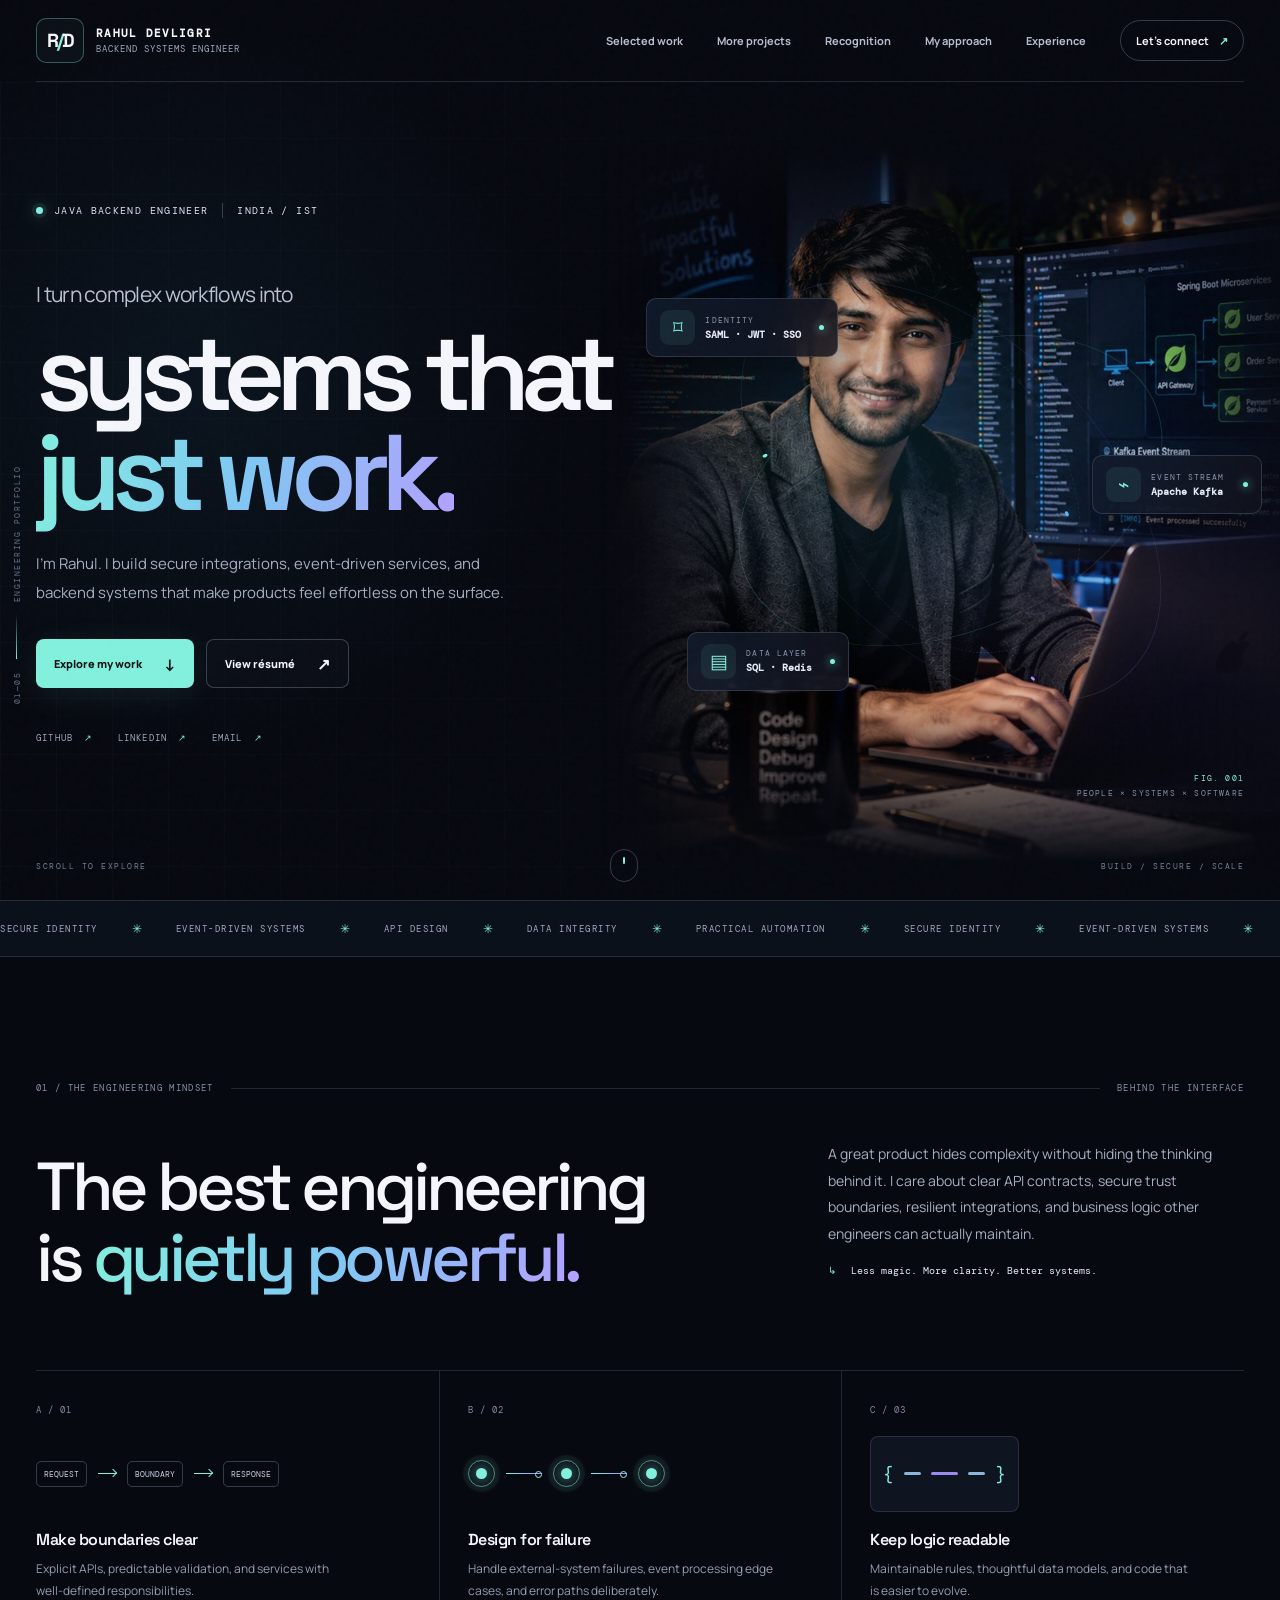
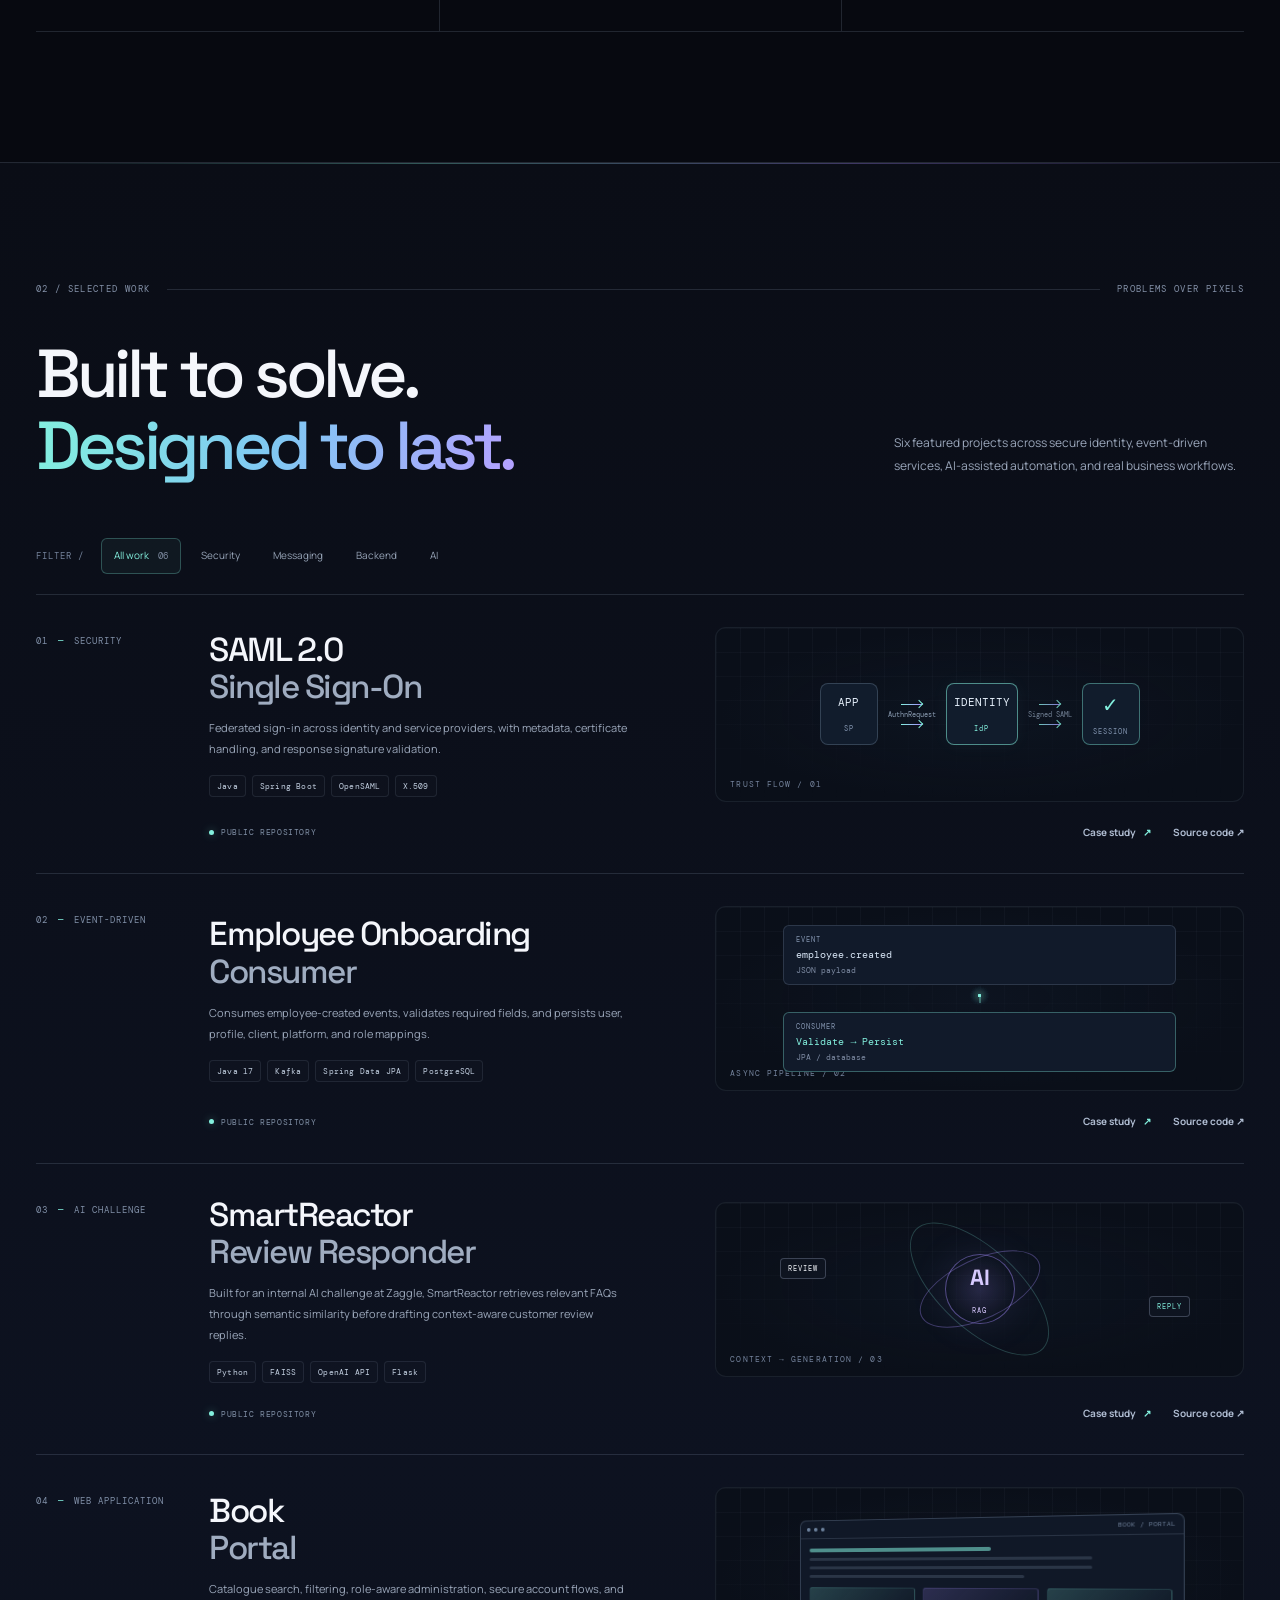
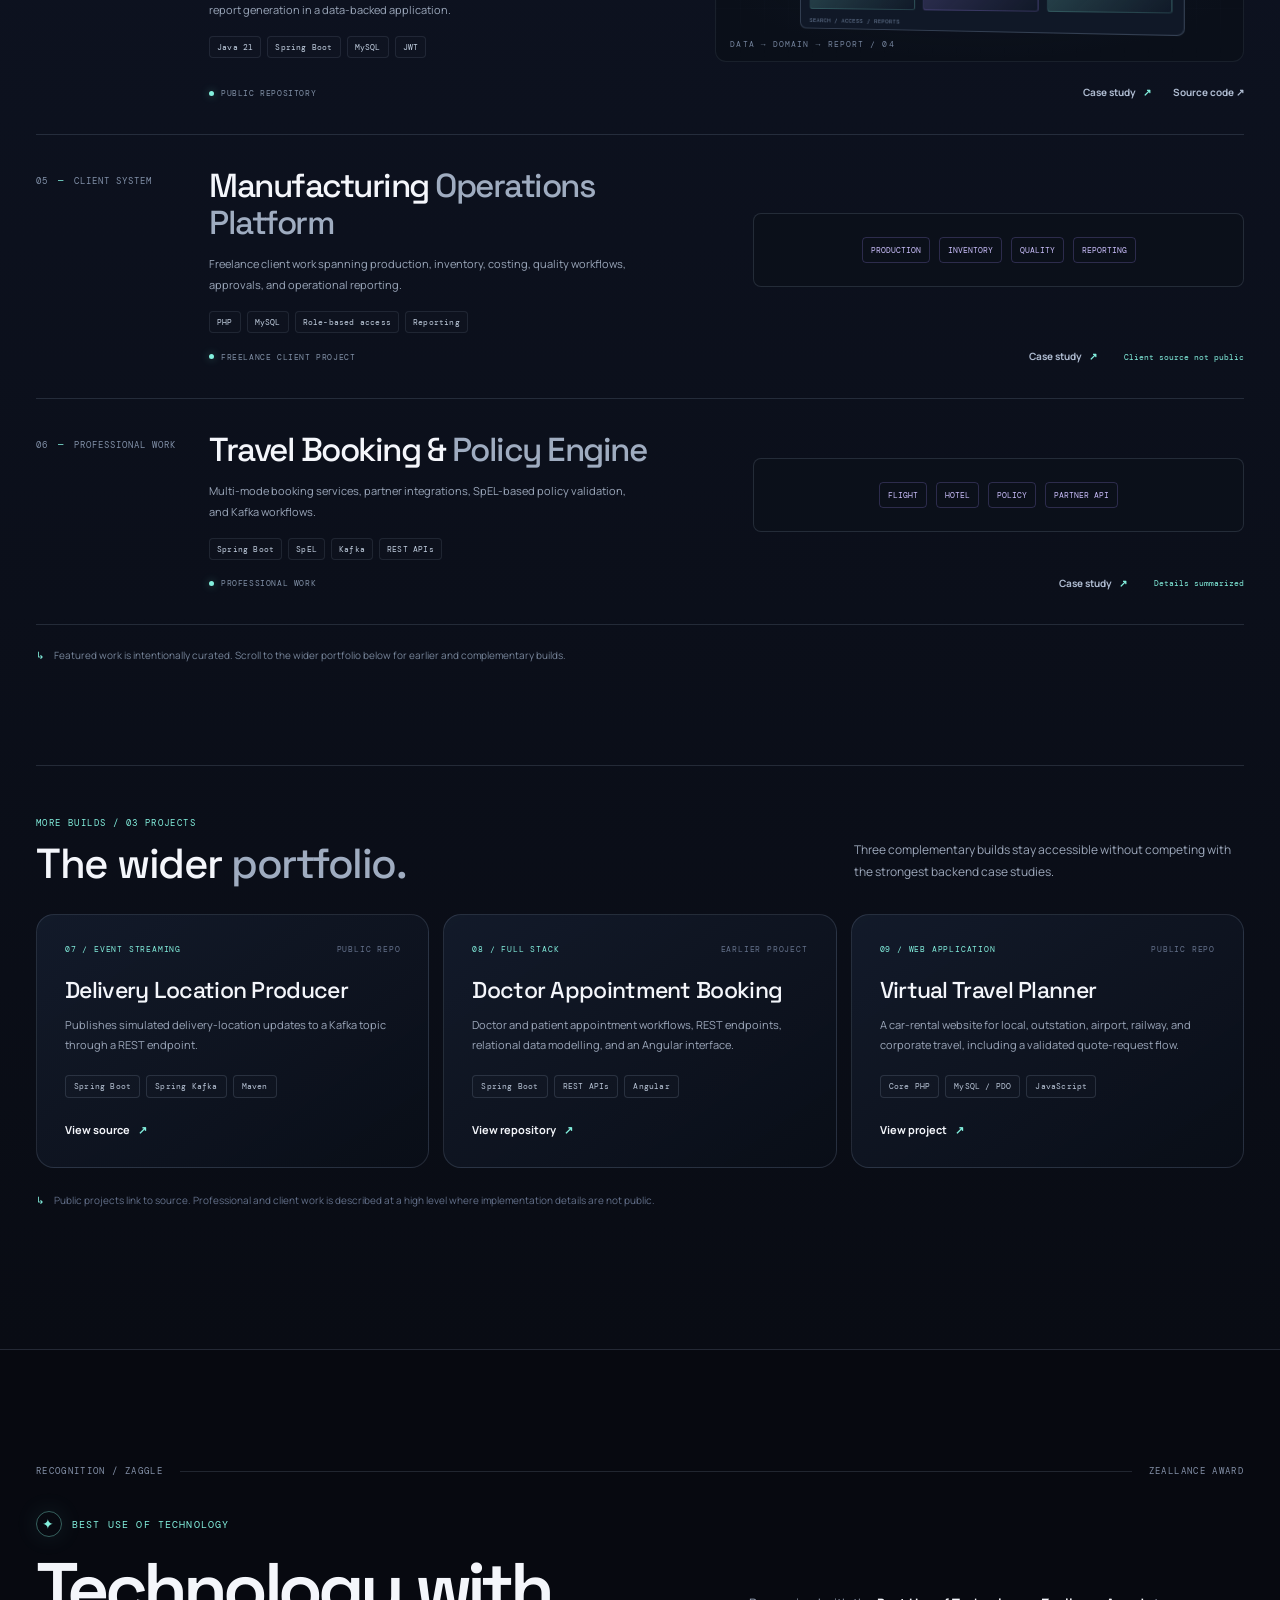
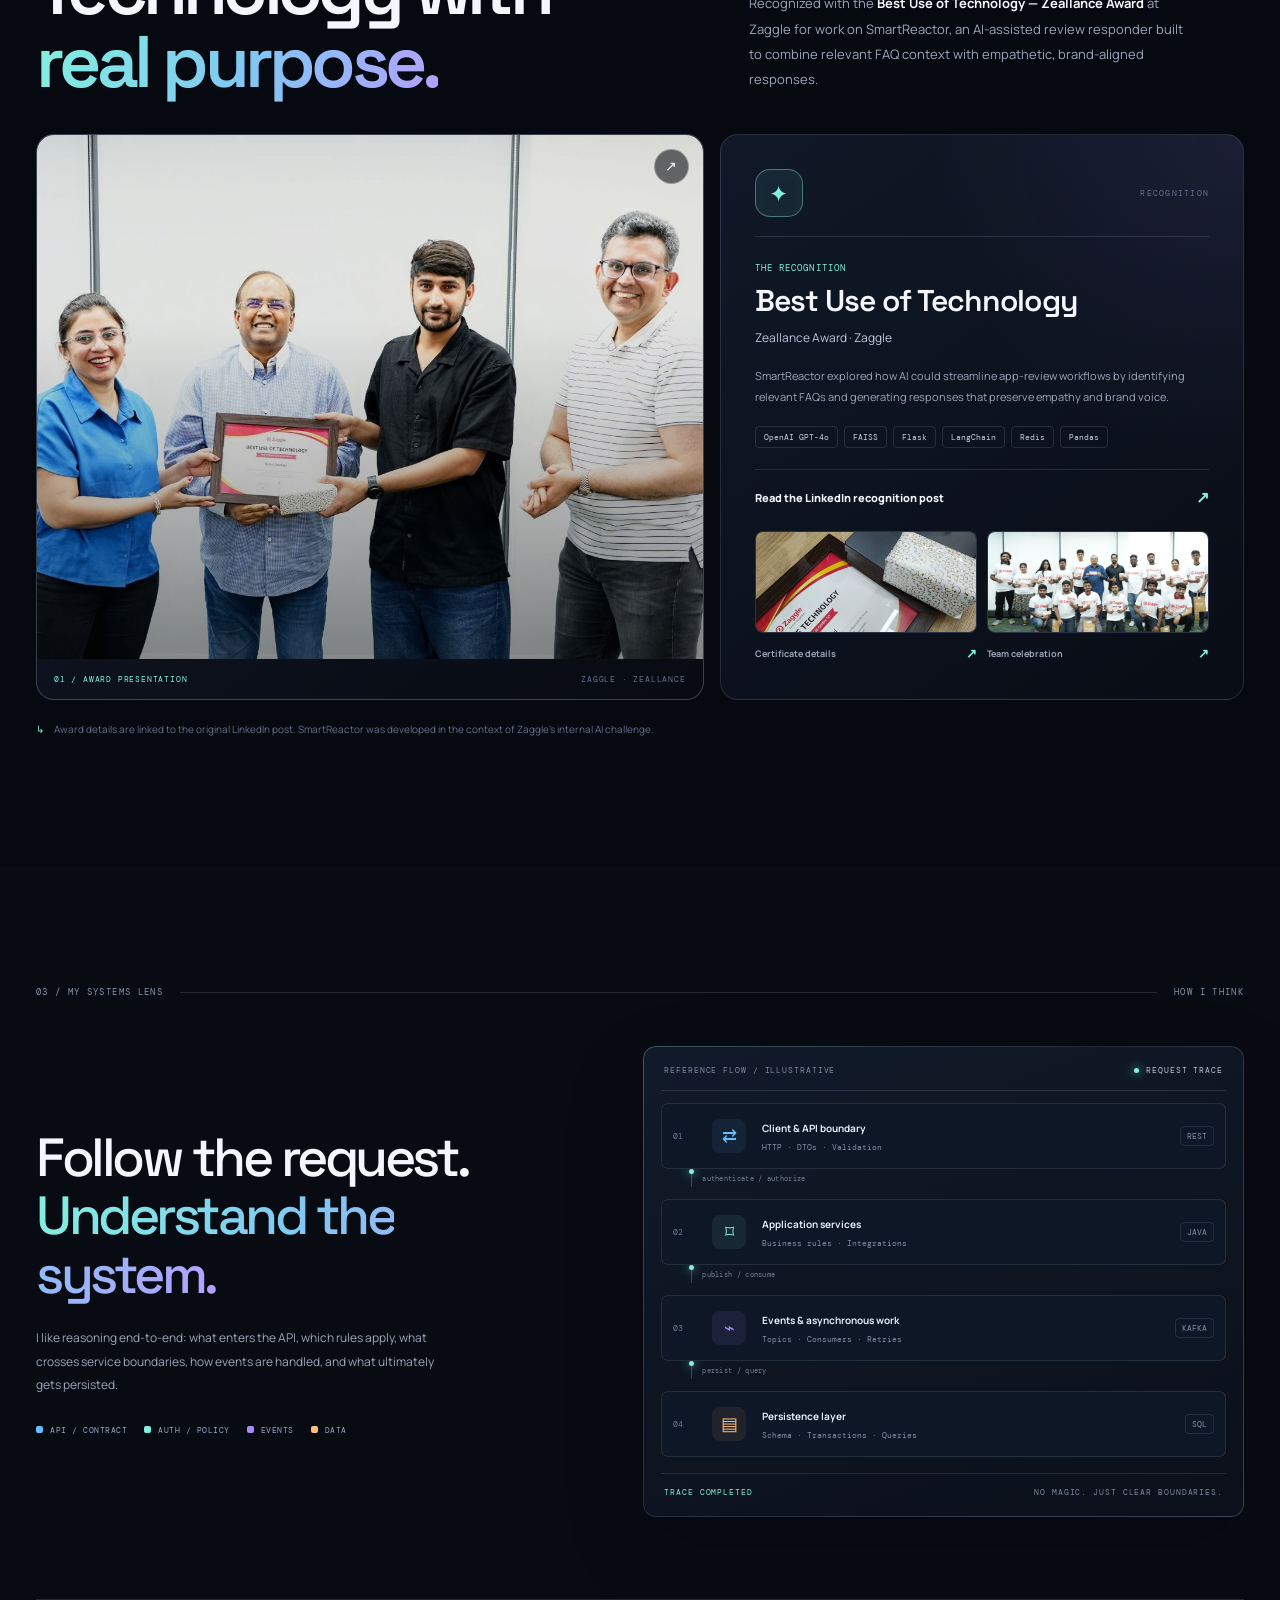
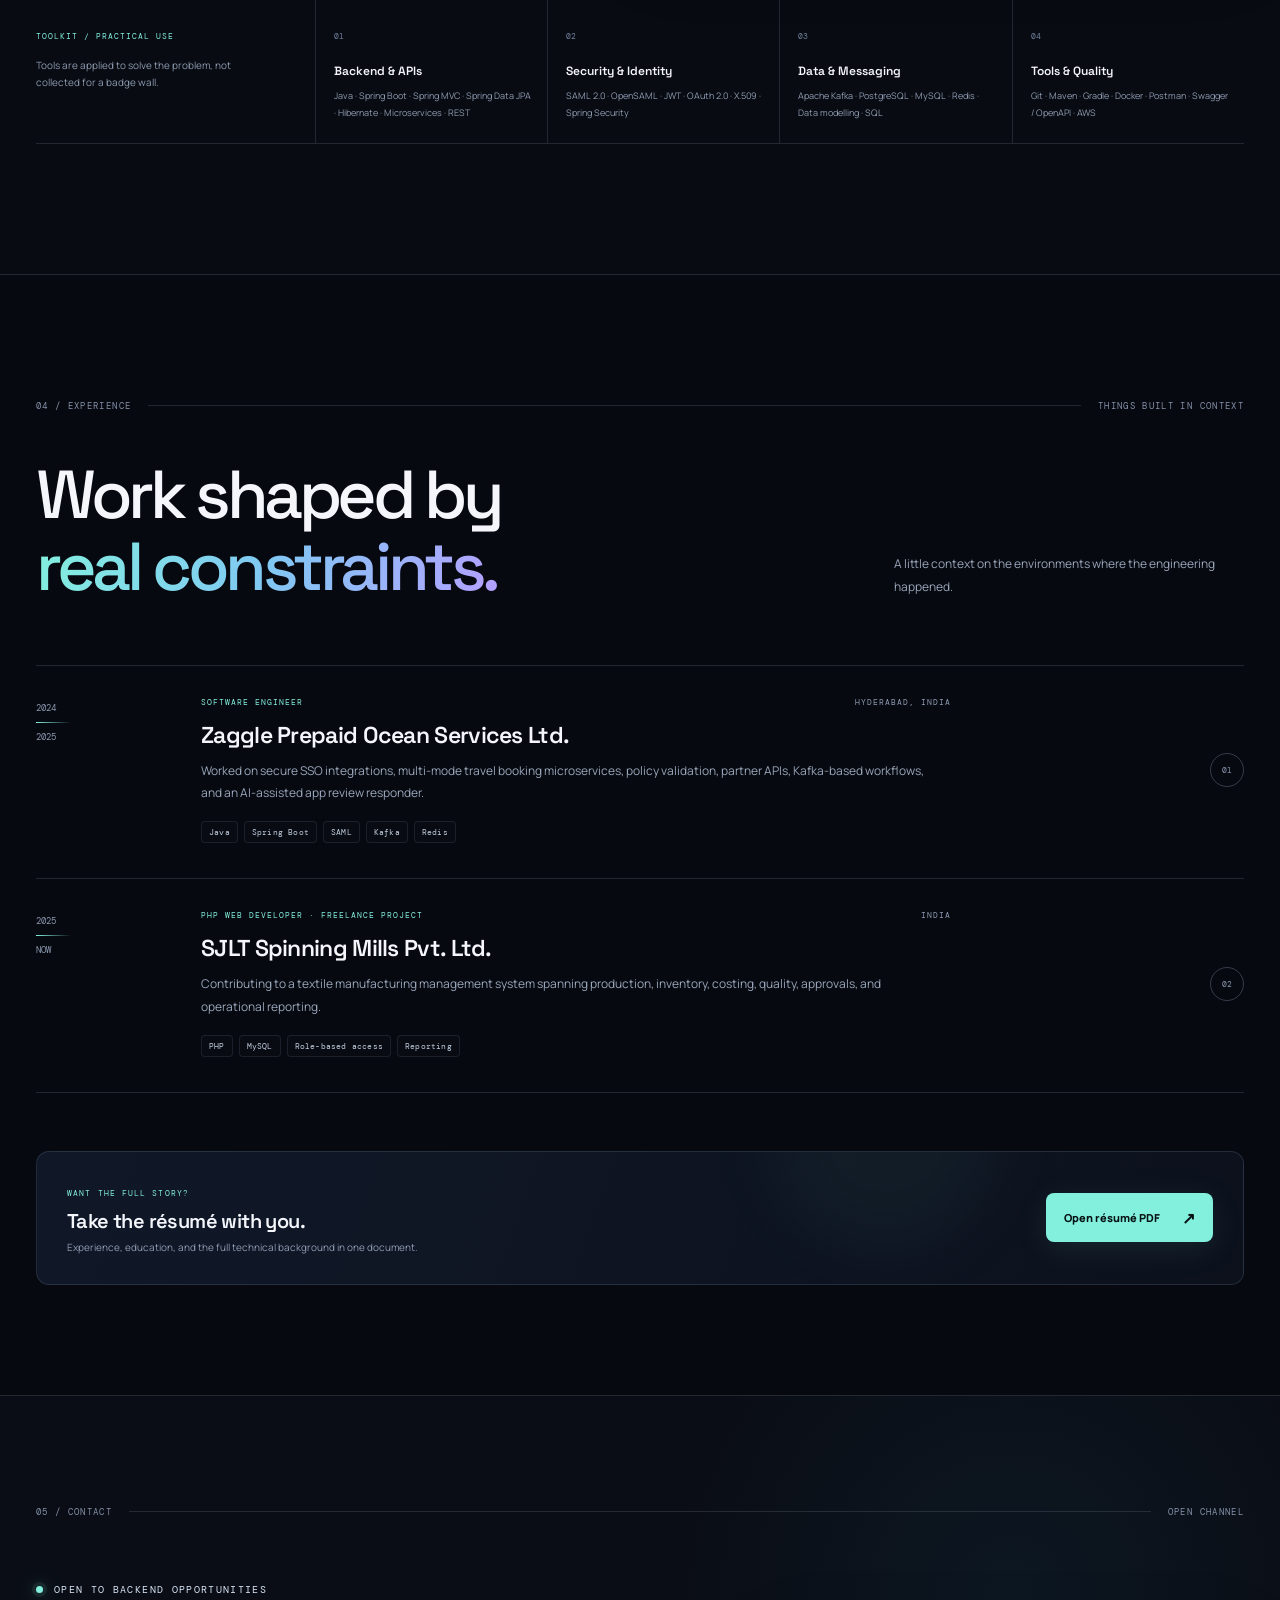
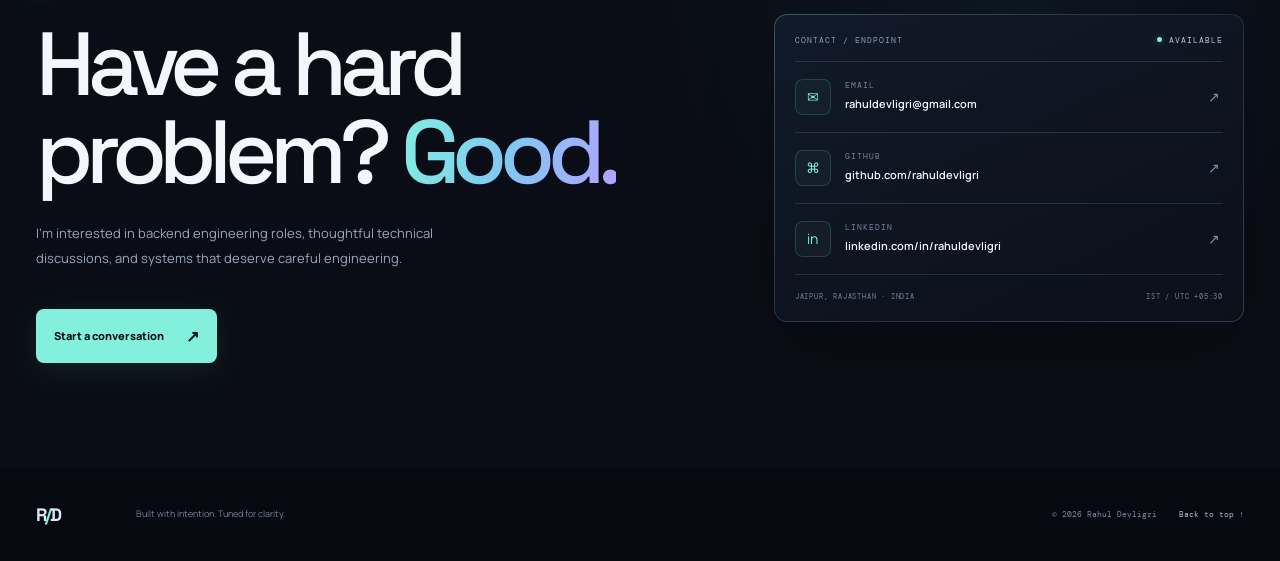
==== commit 5387c88c: "Add Zeallance award section and fix project spacing" ====
--- a/index.html
+++ b/index.html
@@ -34,7 +34,7 @@
   <header class="nav-wrap">
     <a class="identity" href="#top" aria-label="Rahul Devligri, home"><span class="identity-mark">R<span>/</span>D</span><span class="identity-text"><b>RAHUL DEVLIGRI</b><small>BACKEND SYSTEMS ENGINEER</small></span></a>
     <button class="menu-button" aria-label="Open navigation" aria-expanded="false" aria-controls="main-nav"><span></span><span></span></button>
-    <nav id="main-nav" aria-label="Main navigation"><a href="#work">Selected work</a><a href="#more-projects">More projects</a><a href="#system">My approach</a><a href="#experience">Experience</a><a class="nav-cta" href="#contact">Let's connect <span>↗</span></a></nav>
+    <nav id="main-nav" aria-label="Main navigation"><a href="#work">Selected work</a><a href="#more-projects">More projects</a><a href="#recognition">Recognition</a><a href="#system">My approach</a><a href="#experience">Experience</a><a class="nav-cta" href="#contact">Let's connect <span>↗</span></a></nav>
   </header>
 
   <main id="top">
@@ -104,8 +104,8 @@
       <p class="project-footnote reveal"><span>↳</span> Featured work is intentionally curated. Scroll to the wider portfolio below for earlier and complementary builds.</p>
       <div class="more-work" id="more-projects" aria-labelledby="more-projects-title">
         <div class="more-work-heading reveal">
-          <div><span class="more-work-kicker">MORE BUILDS / 04 PROJECTS</span><h3 id="more-projects-title">The wider <em>portfolio.</em></h3></div>
-          <p>Earlier and complementary projects stay available without competing with the strongest backend case studies.</p>
+          <div><span class="more-work-kicker">MORE BUILDS / 03 PROJECTS</span><h3 id="more-projects-title">The wider <em>portfolio.</em></h3></div>
+          <p>Three complementary builds stay accessible without competing with the strongest backend case studies.</p>
         </div>
         <div class="more-work-grid">
           <article class="more-work-card reveal">
@@ -122,15 +122,8 @@
             <div class="tags"><span>Spring Boot</span><span>REST APIs</span><span>Angular</span></div>
             <a href="https://github.com/rahuldevligri/Doctor_Appointment_Booking_System" target="_blank" rel="noopener noreferrer">View repository <span>↗</span></a>
           </article>
-          <article class="more-work-card reveal">
-            <div class="more-work-meta"><span>09 / PAYMENT</span><span>JAVA PROJECT</span></div>
-            <h4>Razorpay Payment Integration</h4>
-            <p>Payment initiation and order flow with transaction persistence, server-side validation, and success/failure handling.</p>
-            <div class="tags"><span>Java</span><span>Spring Boot</span><span>JPA</span><span>Razorpay</span></div>
-            <a href="https://github.com/rahuldevligri/Razorpay-Payment-Gateway" target="_blank" rel="noopener noreferrer">View repository <span>↗</span></a>
-          </article>
           <article class="more-work-card reveal delay-1">
-            <div class="more-work-meta"><span>10 / WEB APPLICATION</span><span>PUBLIC REPO</span></div>
+            <div class="more-work-meta"><span>09 / WEB APPLICATION</span><span>PUBLIC REPO</span></div>
             <h4>Virtual Travel Planner</h4>
             <p>A car-rental website for local, outstation, airport, railway, and corporate travel, including a validated quote-request flow.</p>
             <div class="tags"><span>Core PHP</span><span>MySQL / PDO</span><span>JavaScript</span></div>
@@ -139,6 +132,50 @@
         </div>
         <p class="more-work-note reveal"><span>↳</span> Public projects link to source. Professional and client work is described at a high level where implementation details are not public.</p>
       </div>
+    </section>
+
+    <section class="recognition-section" id="recognition" aria-labelledby="recognition-title">
+      <div class="section-label reveal"><span>RECOGNITION / ZAGGLE</span><span class="label-line"></span><span>ZEALLANCE AWARD</span></div>
+      <div class="recognition-heading reveal">
+        <div>
+          <p class="recognition-kicker"><span class="award-spark" aria-hidden="true">✦</span> BEST USE OF TECHNOLOGY</p>
+          <h2 id="recognition-title">Technology with<br><em>real purpose.</em></h2>
+        </div>
+        <p class="recognition-summary">Recognized with the <strong>Best Use of Technology — Zeallance Award</strong> at Zaggle for work on SmartReactor, an AI-assisted review responder built to combine relevant FAQ context with empathetic, brand-aligned responses.</p>
+      </div>
+
+      <div class="recognition-grid">
+        <figure class="recognition-hero-photo reveal">
+          <a href="assets/zeallance-award-ceremony.jpg" target="_blank" rel="noopener noreferrer" aria-label="Open the Best Use of Technology award presentation photo">
+            <img src="assets/zeallance-award-ceremony.jpg" alt="Rahul receiving the Best Use of Technology award at Zaggle with colleagues." loading="lazy">
+            <span class="photo-expand" aria-hidden="true">↗</span>
+          </a>
+          <figcaption><span>01 / AWARD PRESENTATION</span><span>ZAGGLE · ZEALLANCE</span></figcaption>
+        </figure>
+
+        <div class="recognition-details reveal delay-1">
+          <div class="award-mark" aria-hidden="true"><span>✦</span><small>RECOGNITION</small></div>
+          <p class="award-eyebrow">THE RECOGNITION</p>
+          <h3>Best Use of Technology</h3>
+          <p class="award-subtitle">Zeallance Award · Zaggle</p>
+          <p class="award-copy">SmartReactor explored how AI could streamline app-review workflows by identifying relevant FAQs and generating responses that preserve empathy and brand voice.</p>
+          <div class="award-stack" aria-label="SmartReactor technology stack">
+            <span>OpenAI GPT-4o</span><span>FAISS</span><span>Flask</span><span>LangChain</span><span>Redis</span><span>Pandas</span>
+          </div>
+          <a class="award-link" href="https://lnkd.in/p/g4TcVJyq" target="_blank" rel="noopener noreferrer">Read the LinkedIn recognition post <span aria-hidden="true">↗</span></a>
+          <div class="recognition-proof-grid">
+            <a class="recognition-proof" href="assets/zeallance-award-certificate.jpg" target="_blank" rel="noopener noreferrer">
+              <img src="assets/zeallance-award-certificate.jpg" alt="Close-up of the Zeallance Best Use of Technology certificate." loading="lazy">
+              <span>Certificate details <b aria-hidden="true">↗</b></span>
+            </a>
+            <a class="recognition-proof" href="assets/zeallance-award-team.jpg" target="_blank" rel="noopener noreferrer">
+              <img src="assets/zeallance-award-team.jpg" alt="Zaggle colleagues celebrating the internal AI challenge." loading="lazy">
+              <span>Team celebration <b aria-hidden="true">↗</b></span>
+            </a>
+          </div>
+        </div>
+      </div>
+      <p class="recognition-footnote reveal"><span aria-hidden="true">↳</span> Award details are linked to the original LinkedIn post. SmartReactor was developed in the context of Zaggle’s internal AI challenge.</p>
     </section>
 
     <section class="system-section" id="architecture">
--- a/styles.css
+++ b/styles.css
@@ -2522,7 +2522,9 @@
 }
 /* V3.1: additional-projects archive */
 .more-work {
-  margin-top: clamp(56px, 8vw, 100px);
+  /* Match the centered content width used by every other work-section block. */
+  width: min(var(--max), calc(100% - 72px));
+  margin: clamp(56px, 8vw, 100px) auto 0;
   padding-top: clamp(30px, 4vw, 52px);
   border-top: 1px solid var(--line);
   scroll-margin-top: 100px;
@@ -2705,3 +2707,433 @@
   }
 
 }
+
+
+/* V3.2 — award recognition and balanced project archive */
+.more-work-grid {
+  grid-template-columns: repeat(3, minmax(0, 1fr));
+}
+
+.recognition-section {
+  position: relative;
+  width: min(var(--max), calc(100% - 72px));
+  margin: 0 auto;
+  padding: clamp(76px, 9vw, 126px) 0 clamp(82px, 10vw, 140px);
+  scroll-margin-top: 100px;
+}
+
+.recognition-section::before {
+  content: "";
+  position: absolute;
+  z-index: -1;
+  inset: 8% -12vw 10%;
+  pointer-events: none;
+  background:
+    radial-gradient(ellipse at 9% 38%, rgba(131, 240, 222, .065), transparent 47%),
+    radial-gradient(ellipse at 84% 72%, rgba(166, 140, 255, .07), transparent 42%);
+}
+
+.recognition-heading {
+  display: grid;
+  grid-template-columns: minmax(0, 1.05fr) minmax(270px, .8fr);
+  align-items: end;
+  gap: clamp(28px, 5vw, 70px);
+  margin: 34px 0 36px;
+}
+
+.recognition-kicker {
+  display: flex;
+  align-items: center;
+  gap: 10px;
+  margin: 0 0 16px;
+  color: var(--aqua);
+  font: 10px/1.5 var(--mono);
+  letter-spacing: 1.15px;
+  text-transform: uppercase;
+}
+
+.award-spark {
+  display: inline-grid;
+  place-items: center;
+  width: 26px;
+  height: 26px;
+  border: 1px solid rgba(131, 240, 222, .38);
+  border-radius: 50%;
+  box-shadow: 0 0 24px rgba(131, 240, 222, .1);
+  font-size: 14px;
+}
+
+.recognition-heading h2 {
+  margin: 0;
+  font: 600 clamp(44px, 5.7vw, 76px)/.99 var(--display);
+  letter-spacing: -.065em;
+}
+
+.recognition-heading h2 em {
+  font-style: normal;
+  color: transparent;
+  background: linear-gradient(105deg, var(--aqua), #80c8f3 52%, #b4a0ff);
+  background-clip: text;
+  -webkit-background-clip: text;
+}
+
+.recognition-summary {
+  max-width: 440px;
+  margin: 0 0 5px;
+  color: var(--muted);
+  font-size: 13px;
+  line-height: 1.95;
+}
+
+.recognition-summary strong {
+  color: var(--ink);
+  font-weight: 700;
+}
+
+.recognition-grid {
+  display: grid;
+  grid-template-columns: minmax(0, 1.12fr) minmax(0, .88fr);
+  align-items: stretch;
+  gap: 16px;
+}
+
+.recognition-hero-photo {
+  display: flex;
+  min-width: 0;
+  flex-direction: column;
+  margin: 0;
+  overflow: hidden;
+  border: 1px solid var(--line2);
+  border-radius: var(--radius);
+  background: linear-gradient(145deg, rgba(20, 29, 45, .88), rgba(8, 11, 18, .96));
+}
+
+.recognition-hero-photo > a {
+  position: relative;
+  display: block;
+  min-height: 320px;
+  flex: 1;
+  overflow: hidden;
+  background: var(--panel);
+}
+
+.recognition-hero-photo > a::after {
+  position: absolute;
+  inset: 35% 0 0;
+  content: "";
+  pointer-events: none;
+  background: linear-gradient(180deg, transparent, rgba(4, 7, 12, .4));
+}
+
+.recognition-hero-photo img {
+  display: block;
+  width: 100%;
+  height: 100%;
+  min-height: 320px;
+  object-fit: cover;
+  object-position: center 43%;
+  transition: transform .65s cubic-bezier(.2, .7, .2, 1), filter .35s ease;
+}
+
+.recognition-hero-photo > a:hover img {
+  transform: scale(1.035);
+  filter: saturate(1.05);
+}
+
+.photo-expand {
+  position: absolute;
+  z-index: 2;
+  top: 14px;
+  right: 14px;
+  display: grid;
+  width: 35px;
+  height: 35px;
+  place-items: center;
+  border: 1px solid rgba(255, 255, 255, .35);
+  border-radius: 50%;
+  color: white;
+  background: rgba(7, 9, 16, .58);
+  backdrop-filter: blur(12px);
+}
+
+.recognition-hero-photo figcaption {
+  display: flex;
+  flex-wrap: wrap;
+  justify-content: space-between;
+  gap: 10px;
+  padding: 14px 17px;
+  color: var(--dim);
+  font: 8px/1.5 var(--mono);
+  letter-spacing: .8px;
+}
+
+.recognition-hero-photo figcaption span:first-child {
+  color: var(--aqua);
+}
+
+.recognition-details {
+  position: relative;
+  min-width: 0;
+  padding: clamp(22px, 3vw, 34px);
+  overflow: hidden;
+  border: 1px solid var(--line);
+  border-radius: var(--radius);
+  background:
+    radial-gradient(ellipse at 100% 0%, rgba(166, 140, 255, .09), transparent 42%),
+    linear-gradient(145deg, rgba(17, 26, 42, .94), rgba(9, 13, 22, .96));
+}
+
+.award-mark {
+  display: flex;
+  align-items: center;
+  justify-content: space-between;
+  gap: 12px;
+  width: 100%;
+  margin-bottom: 25px;
+  padding-bottom: 19px;
+  border-bottom: 1px solid var(--line);
+}
+
+.award-mark span {
+  display: grid;
+  width: 48px;
+  height: 48px;
+  place-items: center;
+  border: 1px solid rgba(131, 240, 222, .42);
+  border-radius: 15px;
+  color: var(--aqua);
+  background: rgba(131, 240, 222, .065);
+  box-shadow: inset 0 0 22px rgba(131, 240, 222, .04);
+  font-size: 23px;
+}
+
+.award-mark small {
+  color: var(--dim);
+  font: 8px/1.5 var(--mono);
+  letter-spacing: 1.25px;
+}
+
+.award-eyebrow {
+  margin: 0 0 9px;
+  color: var(--aqua);
+  font: 9px/1.5 var(--mono);
+  letter-spacing: 1.1px;
+}
+
+.recognition-details h3 {
+  margin: 0;
+  font: 600 clamp(23px, 2.35vw, 31px)/1.15 var(--display);
+  letter-spacing: -.9px;
+}
+
+.award-subtitle {
+  margin: 8px 0 18px;
+  color: #bbc6d9;
+  font-size: 12px;
+}
+
+.award-copy {
+  margin: 0;
+  color: var(--muted);
+  font-size: 11px;
+  line-height: 1.9;
+}
+
+.award-stack {
+  display: flex;
+  flex-wrap: wrap;
+  gap: 6px;
+  margin: 18px 0 21px;
+}
+
+.award-stack span {
+  padding: 5px 8px;
+  border: 1px solid var(--line);
+  border-radius: 4px;
+  color: #c6d2e3;
+  font: 8px/1.35 var(--mono);
+}
+
+.award-link {
+  display: inline-flex;
+  align-items: center;
+  justify-content: space-between;
+  gap: 12px;
+  width: 100%;
+  padding: 13px 0 16px;
+  border-top: 1px solid var(--line);
+  color: var(--ink);
+  font-size: 11px;
+  font-weight: 800;
+}
+
+.award-link span {
+  color: var(--aqua);
+  font-size: 16px;
+  transition: transform .2s ease;
+}
+
+.award-link:hover span {
+  transform: translate(2px, -2px);
+}
+
+.recognition-proof-grid {
+  display: grid;
+  grid-template-columns: repeat(2, minmax(0, 1fr));
+  gap: 10px;
+  margin-top: 4px;
+}
+
+.recognition-proof {
+  display: flex;
+  min-width: 0;
+  flex-direction: column;
+  gap: 9px;
+  color: var(--muted);
+  font-size: 9px;
+  font-weight: 700;
+}
+
+.recognition-proof img {
+  display: block;
+  width: 100%;
+  height: 102px;
+  border: 1px solid var(--line);
+  border-radius: 8px;
+  background: var(--panel);
+  object-fit: cover;
+  object-position: center;
+  transition: border-color .2s ease, transform .25s ease;
+}
+
+.recognition-proof:first-child img {
+  object-position: center 44%;
+}
+
+.recognition-proof:hover img {
+  border-color: var(--aqua);
+  transform: translateY(-2px);
+}
+
+.recognition-proof > span {
+  display: flex;
+  align-items: center;
+  justify-content: space-between;
+  gap: 8px;
+}
+
+.recognition-proof b {
+  color: var(--aqua);
+  font-size: 13px;
+}
+
+.recognition-footnote {
+  display: flex;
+  gap: 10px;
+  max-width: 780px;
+  margin: 20px 0 0;
+  color: var(--dim);
+  font-size: 10px;
+  line-height: 1.8;
+}
+
+.recognition-footnote > span {
+  color: var(--aqua);
+}
+
+@media (max-width: 1000px) {
+  .more-work-grid {
+    grid-template-columns: repeat(2, minmax(0, 1fr));
+  }
+
+  .recognition-heading {
+    grid-template-columns: 1fr .8fr;
+    gap: 28px;
+  }
+
+  .recognition-grid {
+    grid-template-columns: 1fr .95fr;
+  }
+
+  .recognition-details {
+    padding: 22px;
+  }
+}
+
+@media (max-width: 760px) {
+  .recognition-section {
+    width: calc(100% - 40px);
+    padding: 76px 0 86px;
+  }
+
+  .recognition-heading {
+    grid-template-columns: 1fr;
+    gap: 18px;
+    margin: 28px 0 25px;
+  }
+
+  .recognition-heading h2 {
+    font-size: clamp(43px, 11vw, 61px);
+  }
+
+  .recognition-summary {
+    max-width: none;
+    font-size: 12px;
+  }
+
+  .recognition-grid {
+    grid-template-columns: 1fr;
+    gap: 13px;
+  }
+
+  .recognition-hero-photo > a,
+  .recognition-hero-photo img {
+    min-height: 240px;
+    height: auto;
+    aspect-ratio: 1.2;
+  }
+
+  .recognition-details {
+    padding: 23px;
+  }
+
+  .recognition-proof img {
+    height: clamp(104px, 28vw, 150px);
+  }
+
+  .recognition-footnote {
+    font-size: 9px;
+  }
+}
+
+@media (max-width: 420px) {
+  .recognition-section .section-label {
+    font-size: 7px;
+    letter-spacing: .6px;
+  }
+
+  .recognition-section .section-label > span:last-child {
+    font-size: 7px;
+  }
+
+  .recognition-hero-photo figcaption {
+    font-size: 7px;
+  }
+
+  .recognition-proof-grid {
+    gap: 8px;
+  }
+}
+
+@media (prefers-reduced-motion: reduce) {
+  .recognition-hero-photo img,
+  .recognition-proof img,
+  .award-link span {
+    transition: none;
+  }
+
+  .recognition-hero-photo > a:hover img,
+  .recognition-proof:hover img {
+    transform: none;
+  }
+}
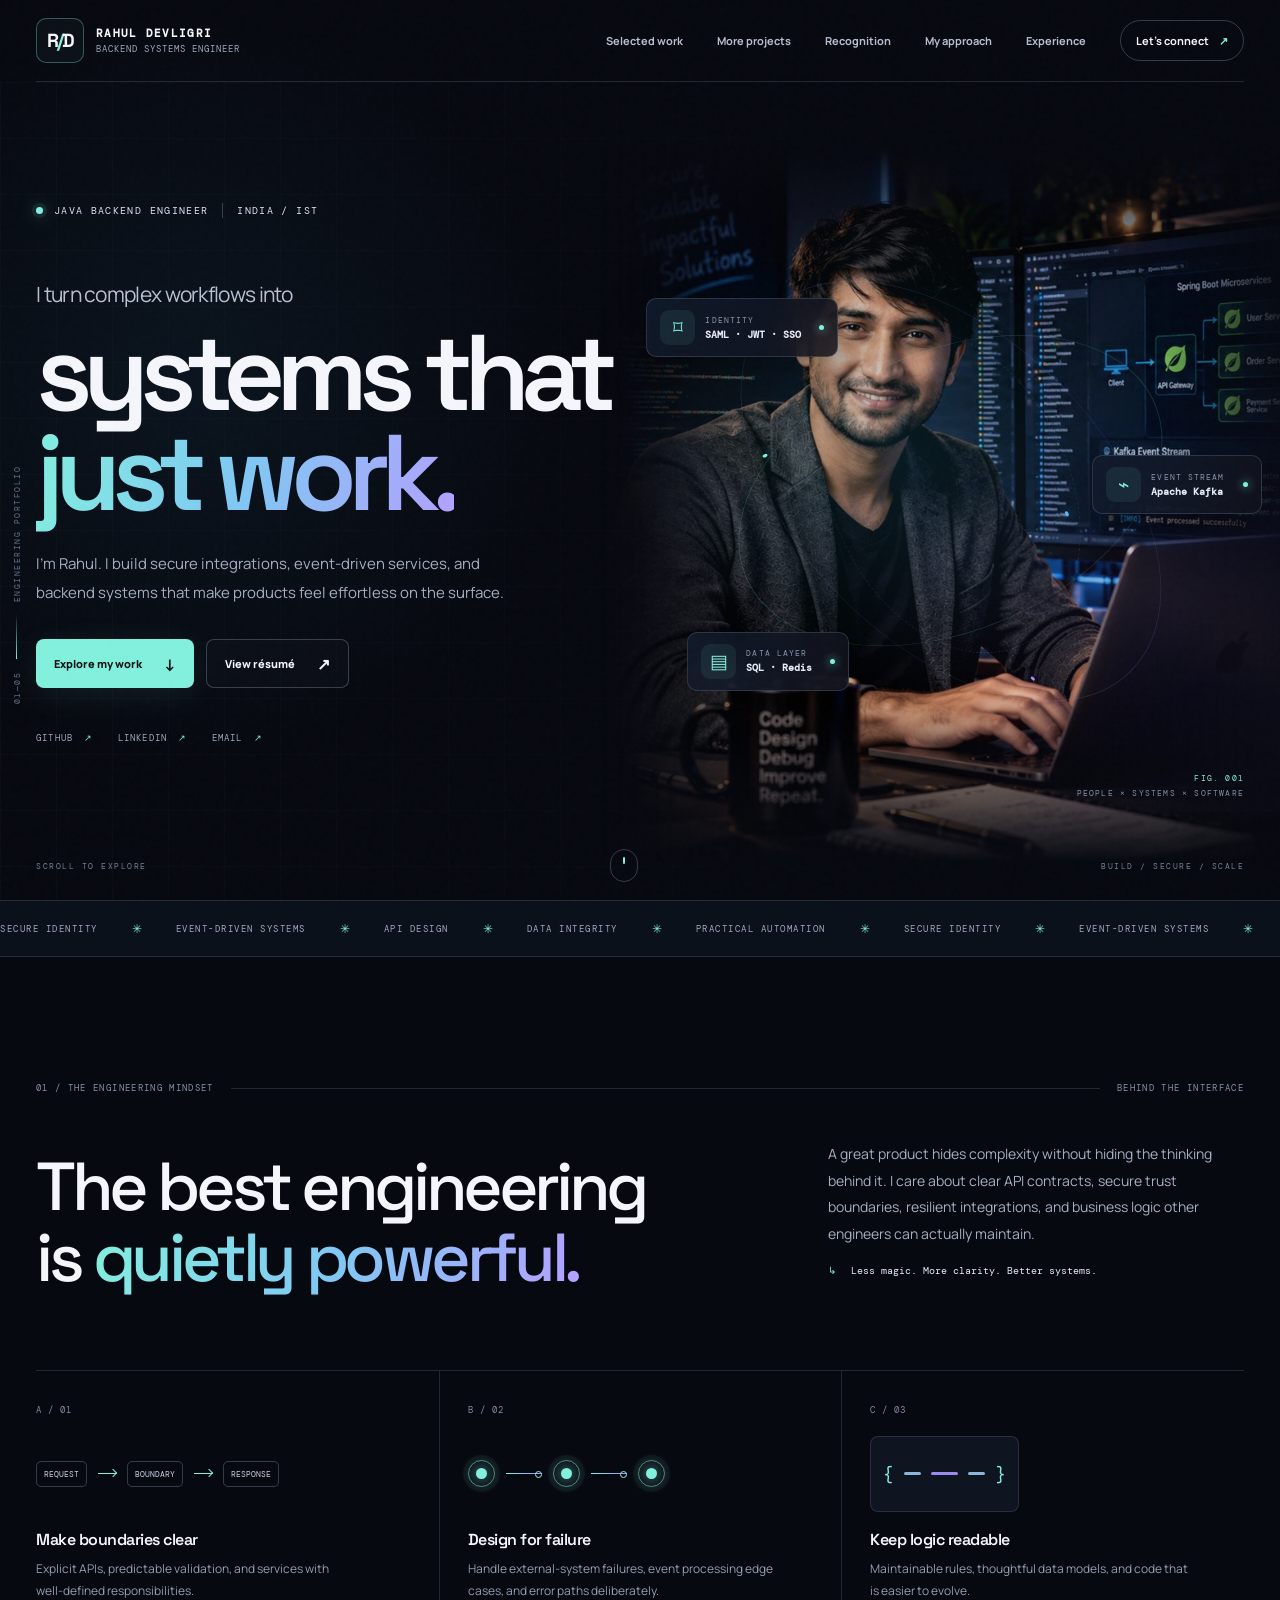
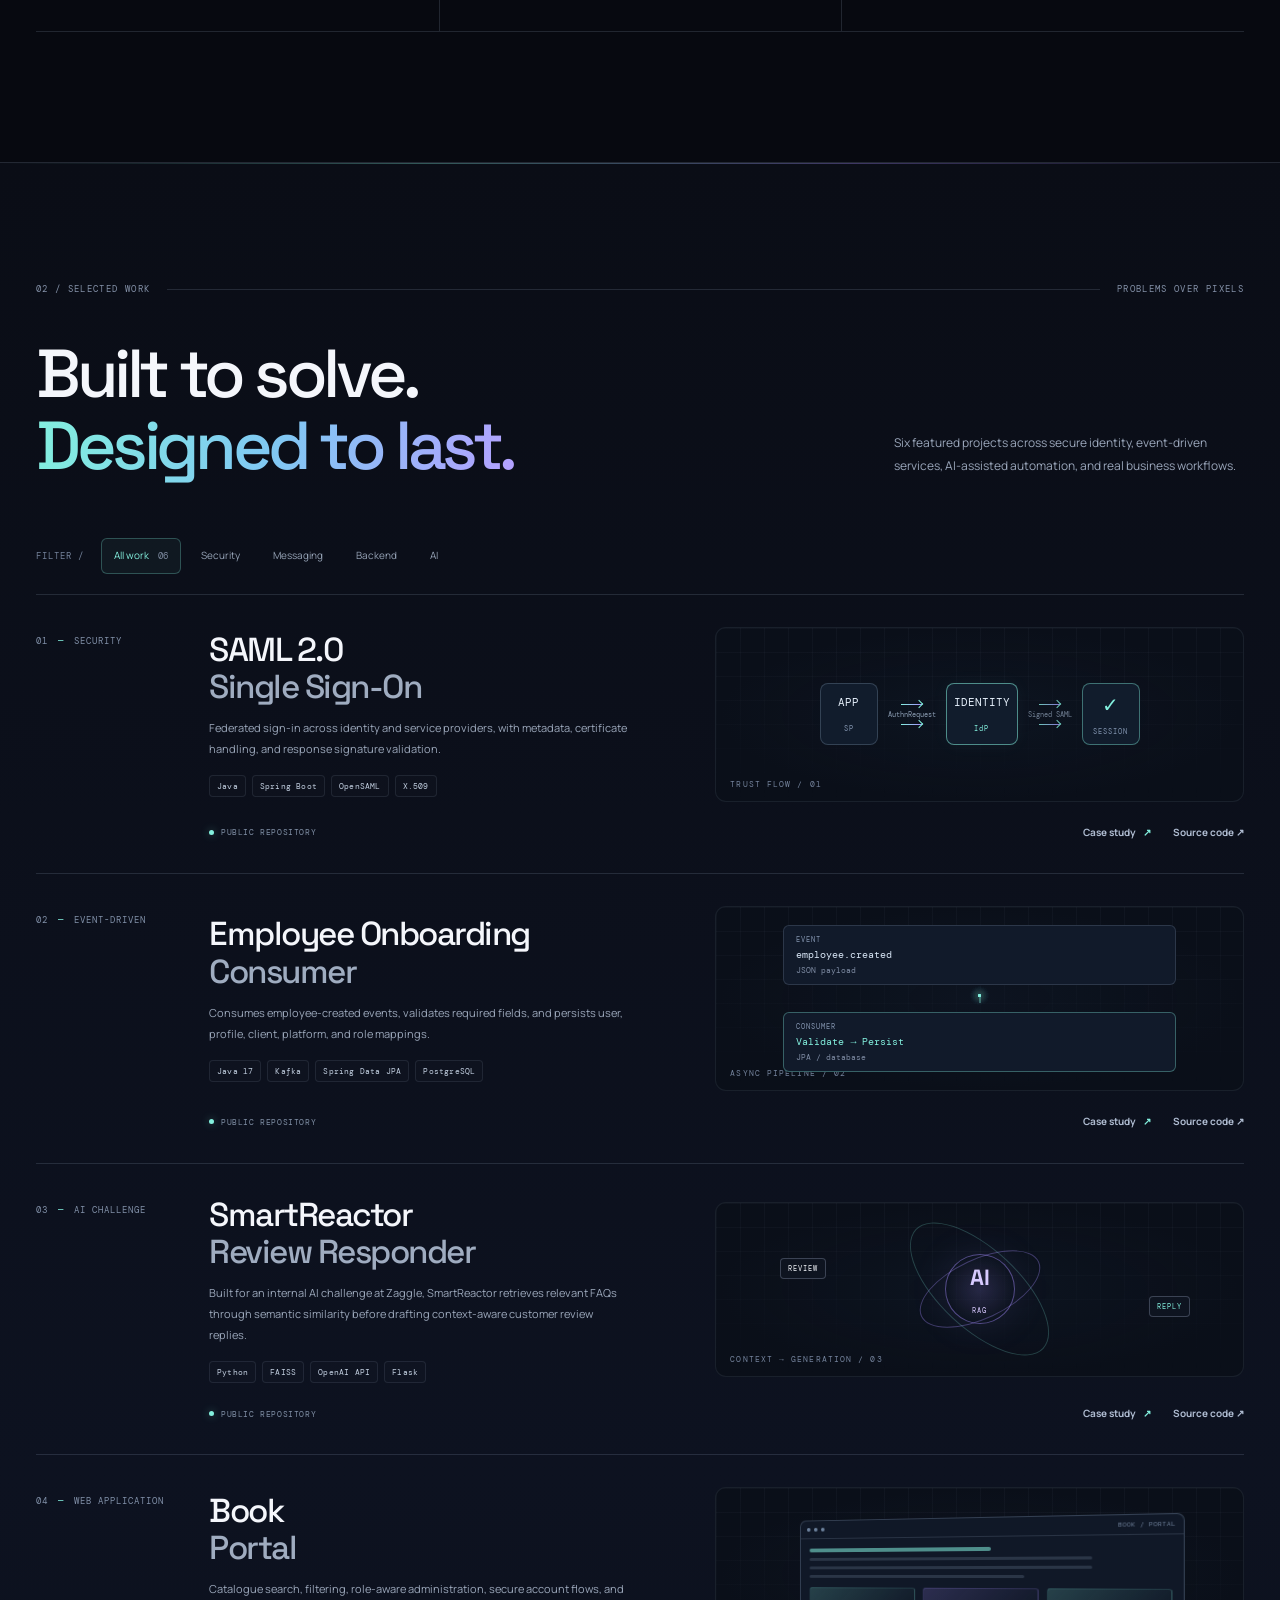
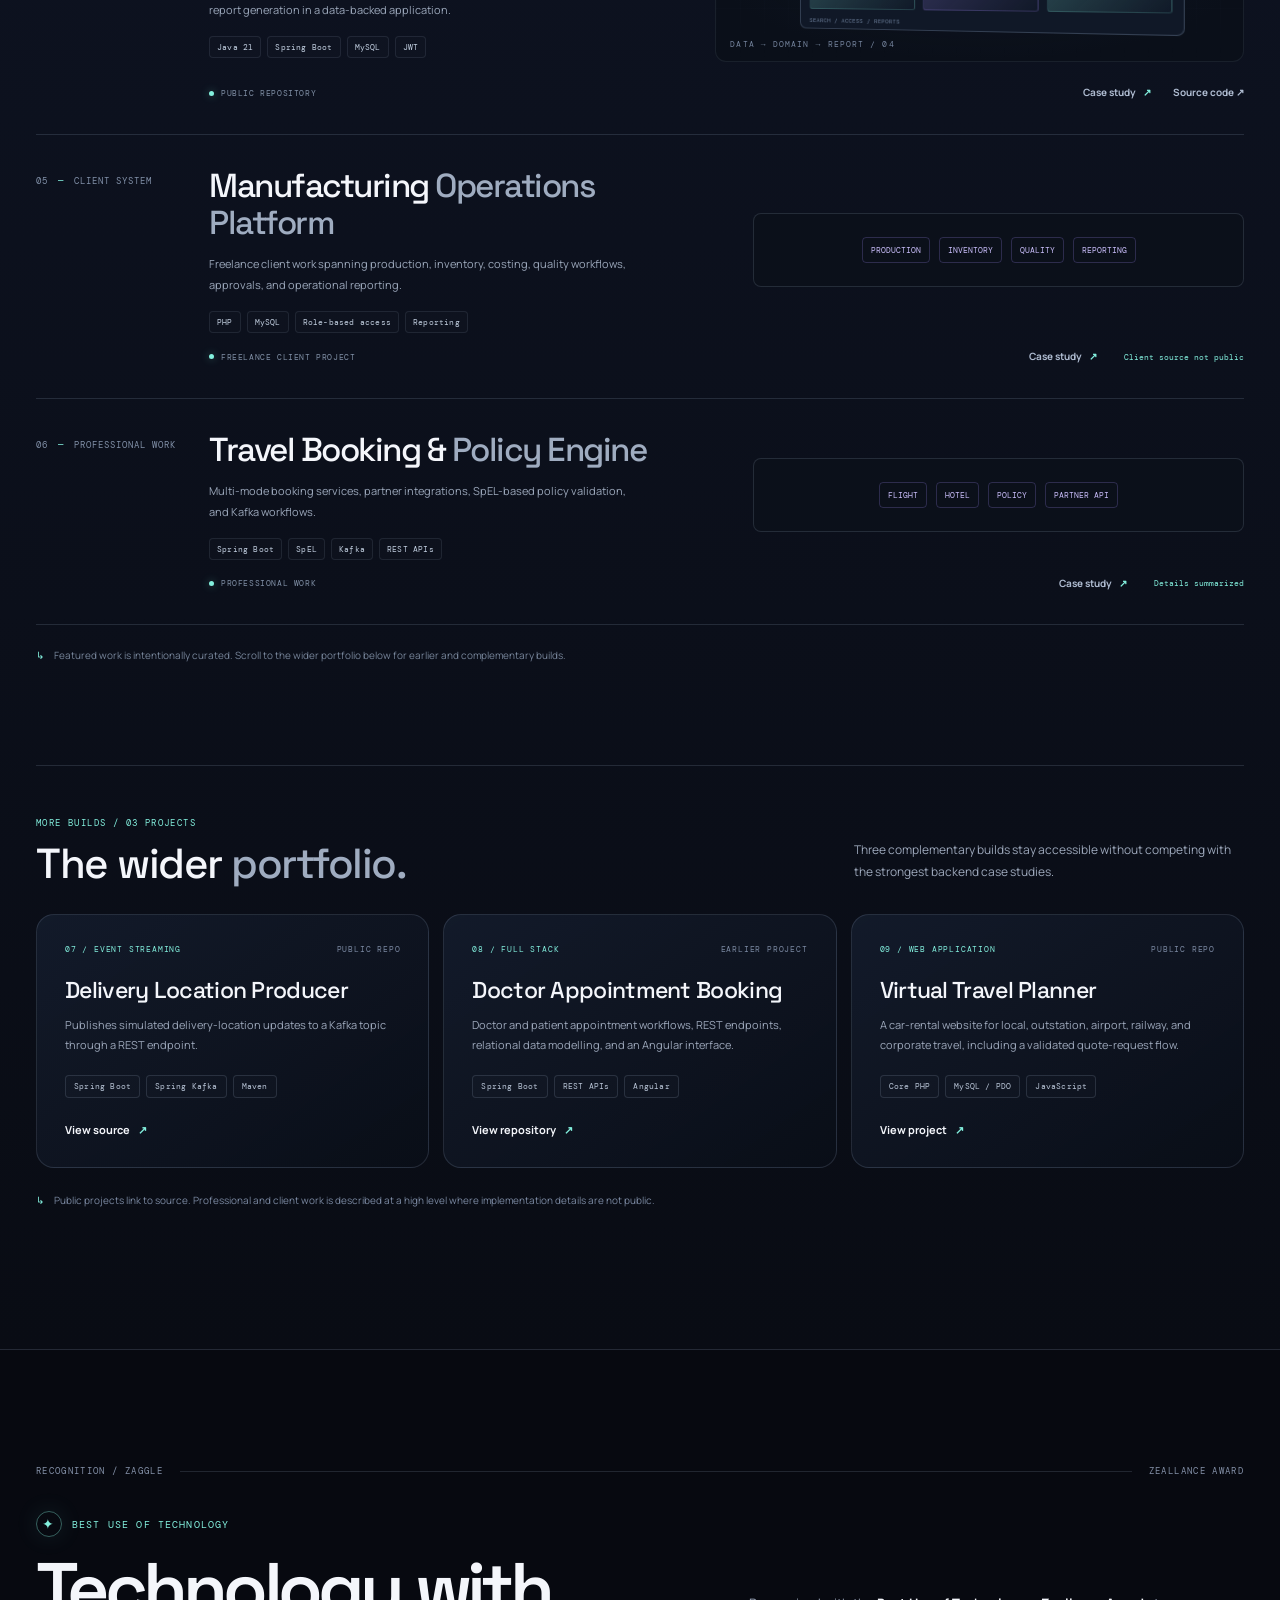
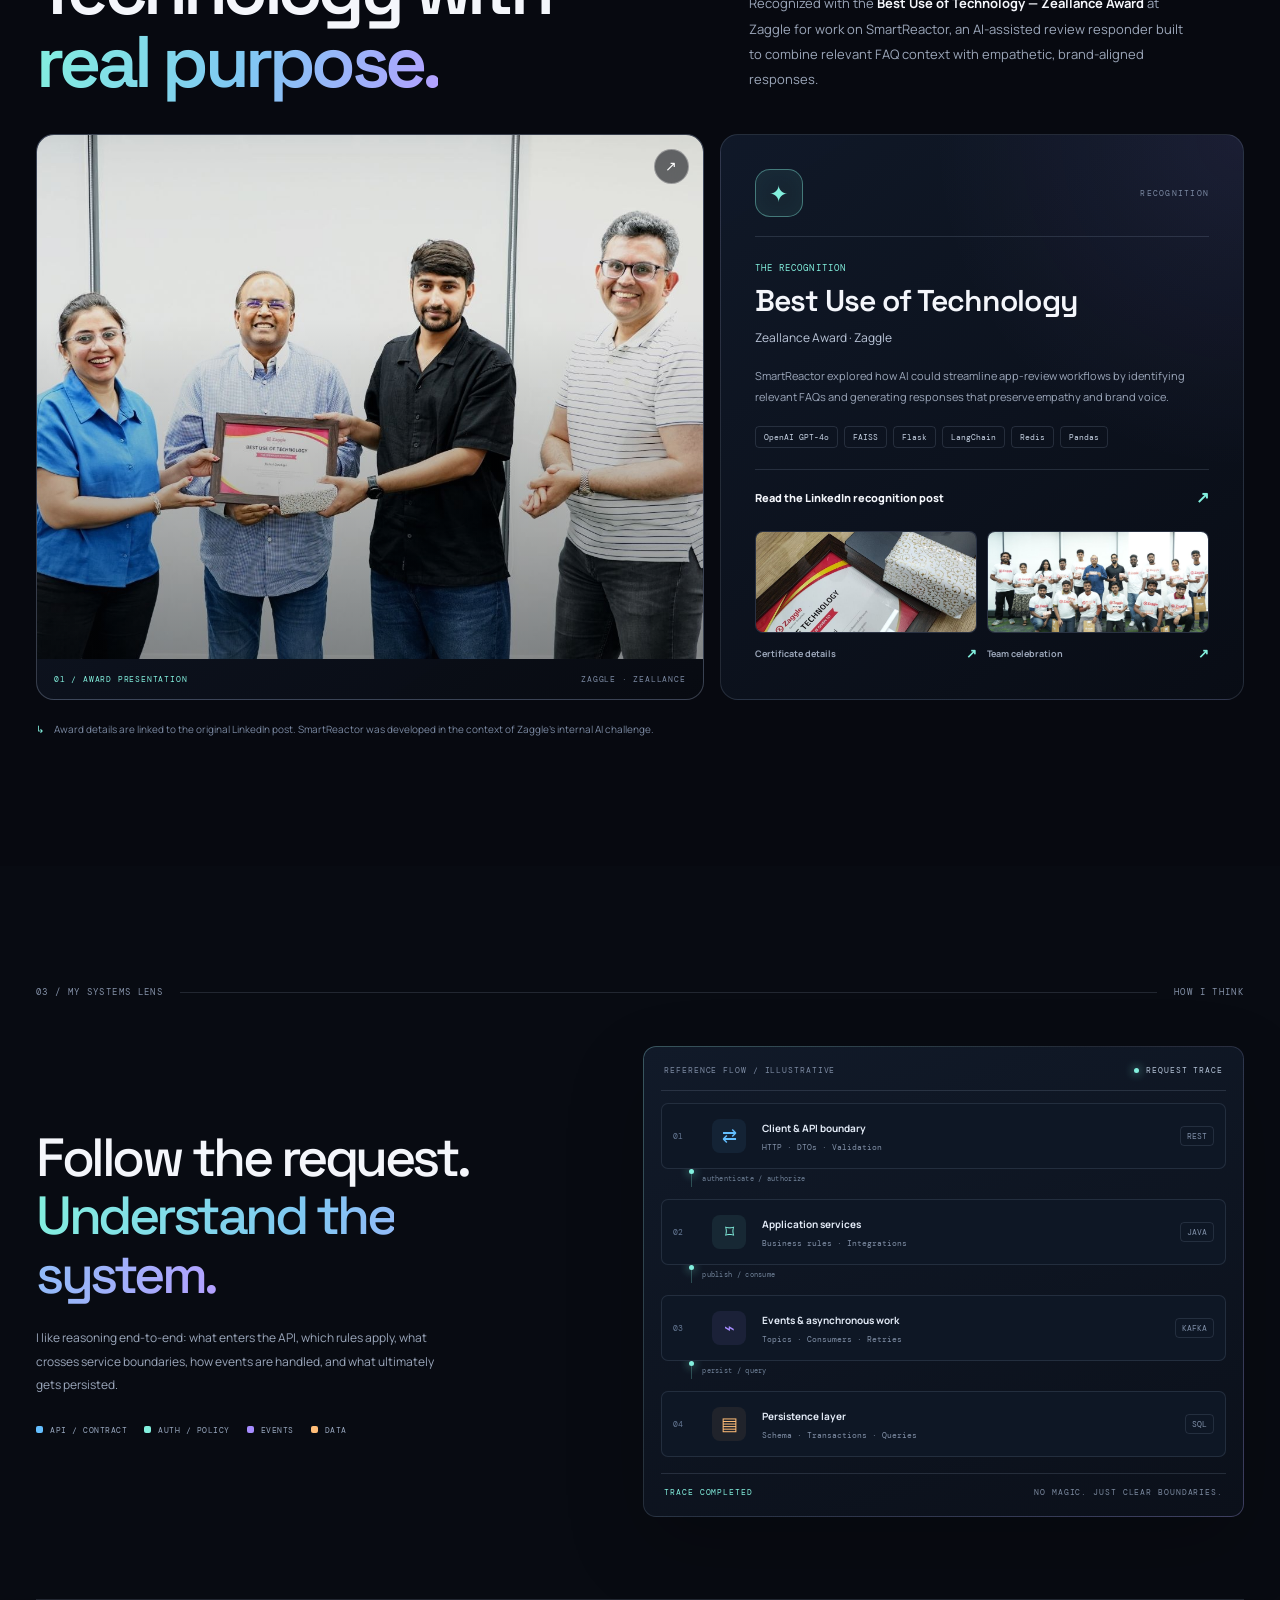
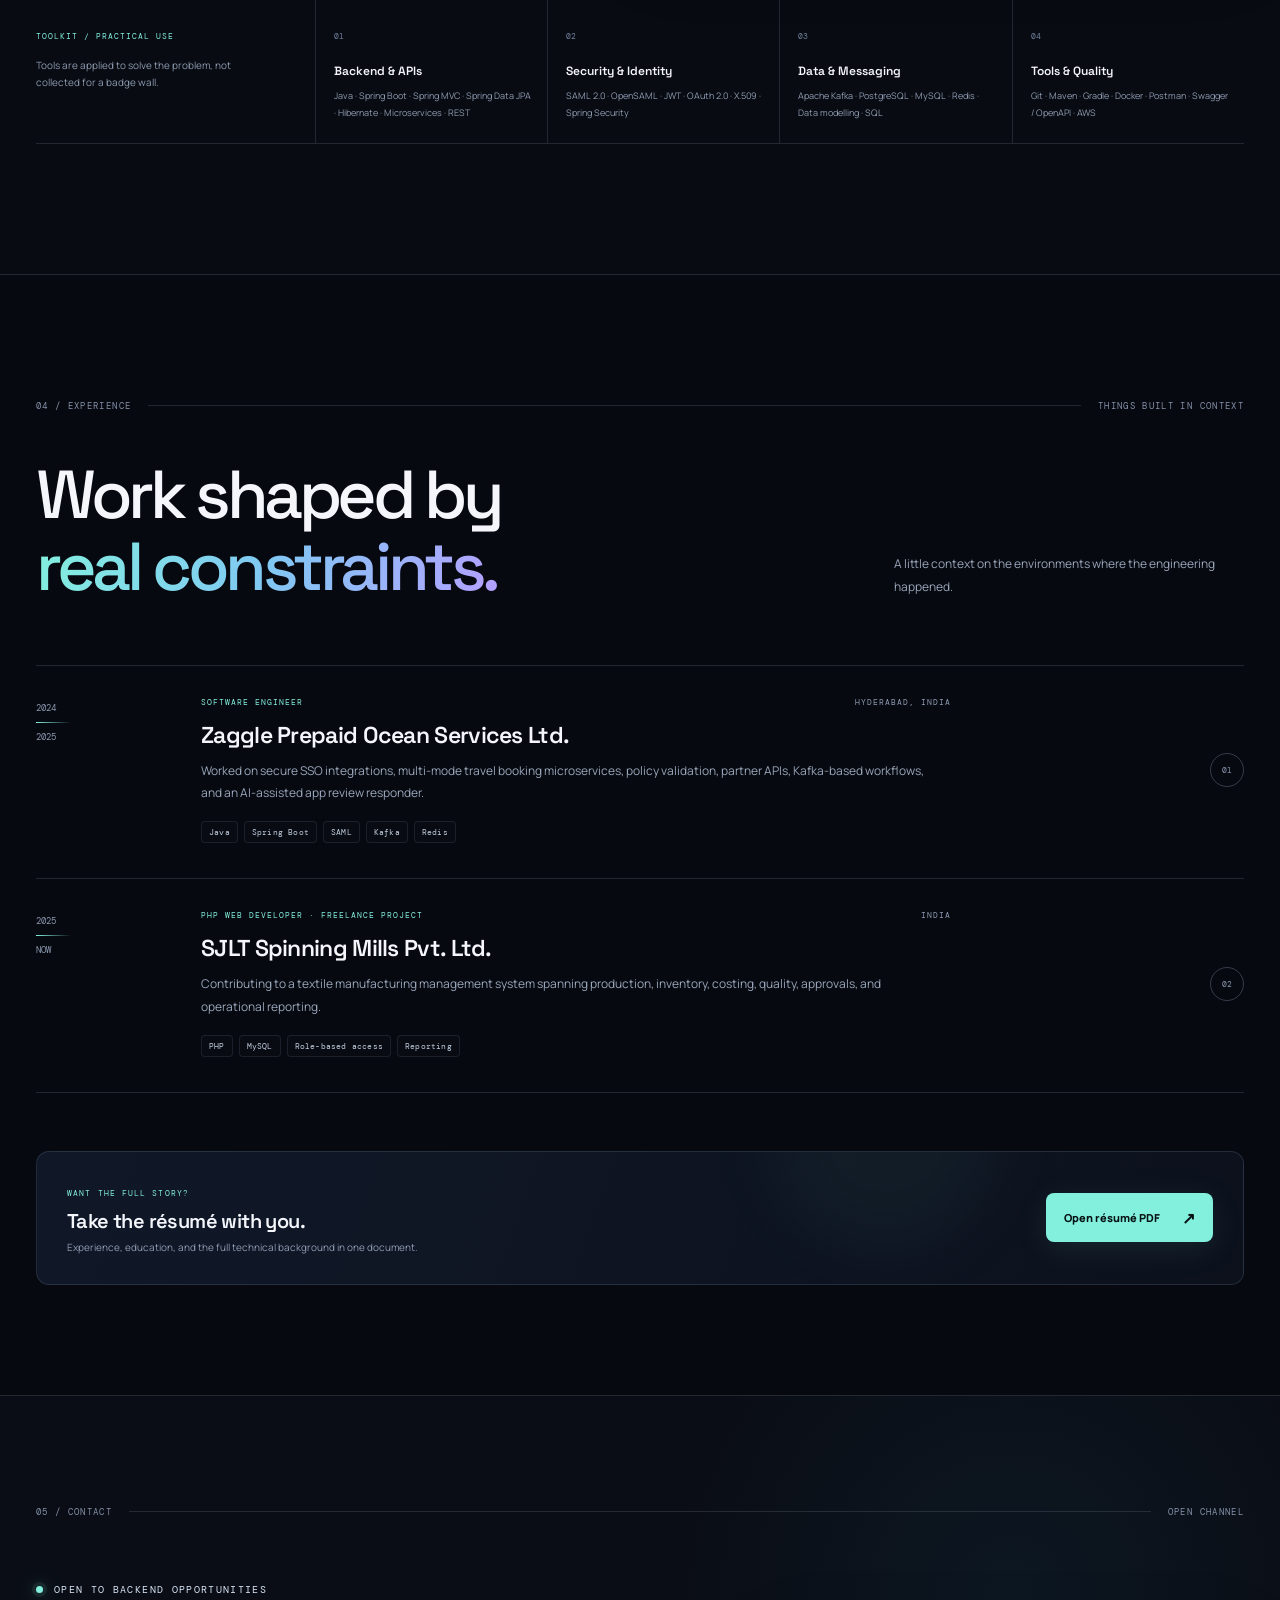
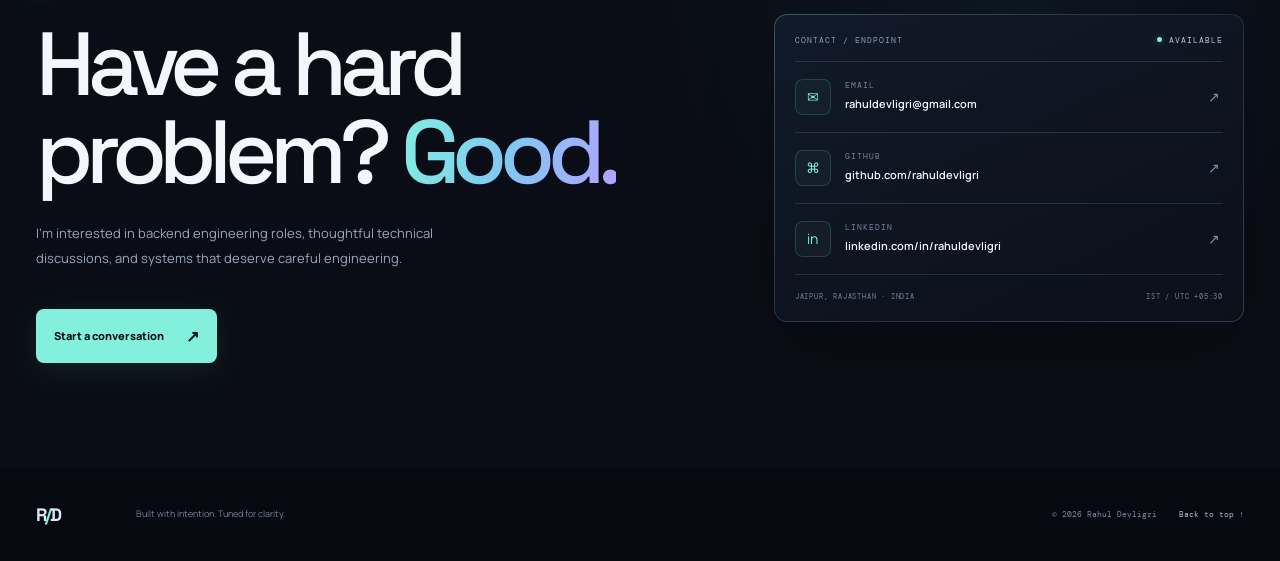
==== commit a6b20303: "Improve portfolio accessibility and metadata" ====
--- a/index.html
+++ b/index.html
@@ -26,7 +26,36 @@
   <link rel="preconnect" href="https://fonts.gstatic.com" crossorigin>
   <link href="https://fonts.googleapis.com/css2?family=DM+Mono:wght@400;500&family=Manrope:wght@400;500;600;700;800&family=Space+Grotesk:wght@400;500;600;700&display=swap" rel="stylesheet">
   <link rel="stylesheet" href="styles.css">
-  <script>document.documentElement.classList.add('js');</script>
+  <script type="application/ld+json">
+  {
+    "@context": "https://schema.org",
+    "@type": "ProfilePage",
+    "dateModified": "2026-10-27",
+    "mainEntity": {
+      "@type": "Person",
+      "@id": "https://rahuldevligri.github.io/#rahul-devligri",
+      "name": "Rahul Devligri",
+      "url": "https://rahuldevligri.github.io/",
+      "image": "https://rahuldevligri.github.io/assets/rahul-avatar.png",
+      "jobTitle": "Java Backend Engineer",
+      "description": "Java Backend Engineer focused on Spring Boot, secure SSO integrations, event-driven services, Kafka, and data-backed applications.",
+      "sameAs": [
+        "https://github.com/rahuldevligri",
+        "https://www.linkedin.com/in/rahuldevligri/"
+      ],
+      "knowsAbout": [
+        "Java",
+        "Spring Boot",
+        "Backend Engineering",
+        "Microservices",
+        "SAML 2.0 Single Sign-On",
+        "Apache Kafka",
+        "SQL Databases",
+        "AI-assisted Automation"
+      ]
+    }
+  }
+  </script>
 </head>
 <body>
   <div class="noise" aria-hidden="true"></div>
@@ -49,7 +78,7 @@
         <div class="hero-socials"><a href="https://github.com/rahuldevligri" target="_blank" rel="noopener noreferrer">GITHUB <span>↗</span></a><a href="https://www.linkedin.com/in/rahuldevligri/" target="_blank" rel="noopener noreferrer">LINKEDIN <span>↗</span></a><a href="mailto:rahuldevligri@gmail.com">EMAIL <span>↗</span></a></div>
       </div>
       <div class="hero-art" aria-label="Portrait of Rahul in a cinematic software engineering workspace">
-        <div class="portrait-frame"><img src="assets/rahul-cinematic-coding.jpg" alt="Rahul at a coding desk with software architecture on the screens" fetchpriority="high"><div class="portrait-fade"></div></div>
+        <div class="portrait-frame"><img src="assets/rahul-cinematic-coding.jpg" width="1672" height="941" alt="Rahul at a coding desk with software architecture on the screens" fetchpriority="high"><div class="portrait-fade"></div></div>
         <div class="orbit orbit-a"></div><div class="orbit orbit-b"></div><div class="orbit orbit-c"></div>
         <div class="floating-chip chip-security"><span class="chip-icon">⌑</span><span><small>IDENTITY</small><b>SAML · JWT · SSO</b></span><i class="chip-dot"></i></div>
         <div class="floating-chip chip-events"><span class="chip-icon">⌁</span><span><small>EVENT STREAM</small><b>Apache Kafka</b></span><i class="chip-dot"></i></div>
@@ -147,7 +176,7 @@
       <div class="recognition-grid">
         <figure class="recognition-hero-photo reveal">
           <a href="assets/zeallance-award-ceremony.jpg" target="_blank" rel="noopener noreferrer" aria-label="Open the Best Use of Technology award presentation photo">
-            <img src="assets/zeallance-award-ceremony.jpg" alt="Rahul receiving the Best Use of Technology award at Zaggle with colleagues." loading="lazy">
+            <img src="assets/zeallance-award-ceremony.jpg" width="1280" height="896" alt="Rahul receiving the Best Use of Technology award at Zaggle with colleagues." loading="lazy">
             <span class="photo-expand" aria-hidden="true">↗</span>
           </a>
           <figcaption><span>01 / AWARD PRESENTATION</span><span>ZAGGLE · ZEALLANCE</span></figcaption>
@@ -165,11 +194,11 @@
           <a class="award-link" href="https://lnkd.in/p/g4TcVJyq" target="_blank" rel="noopener noreferrer">Read the LinkedIn recognition post <span aria-hidden="true">↗</span></a>
           <div class="recognition-proof-grid">
             <a class="recognition-proof" href="assets/zeallance-award-certificate.jpg" target="_blank" rel="noopener noreferrer">
-              <img src="assets/zeallance-award-certificate.jpg" alt="Close-up of the Zeallance Best Use of Technology certificate." loading="lazy">
+              <img src="assets/zeallance-award-certificate.jpg" width="800" height="1067" alt="Close-up of the Zeallance Best Use of Technology certificate." loading="lazy">
               <span>Certificate details <b aria-hidden="true">↗</b></span>
             </a>
             <a class="recognition-proof" href="assets/zeallance-award-team.jpg" target="_blank" rel="noopener noreferrer">
-              <img src="assets/zeallance-award-team.jpg" alt="Zaggle colleagues celebrating the internal AI challenge." loading="lazy">
+              <img src="assets/zeallance-award-team.jpg" width="1280" height="720" alt="Zaggle colleagues celebrating the internal AI challenge." loading="lazy">
               <span>Team celebration <b aria-hidden="true">↗</b></span>
             </a>
           </div>
--- a/styles.css
+++ b/styles.css
@@ -5,7 +5,7 @@
   --panel2:#141d2d;
   --ink:#f4f6fb;
   --muted:#9ca7ba;
-  --dim:#64718b;
+  --dim:#7b89a2;
   --line:rgba(190,208,239,.14);
   --line2:rgba(190,208,239,.25);
   --aqua:#83f0de;
@@ -1802,12 +1802,12 @@
   opacity:1;
   transform:none
 }
-.js .reveal {
+.js-ready .reveal {
   opacity:0;
   transform:translateY(19px);
   transition:opacity .75s ease,transform .75s cubic-bezier(.2,.7,.2,1)
 }
-.js .reveal.is-visible {
+.js-ready .reveal.is-visible {
   opacity:1;
   transform:translateY(0)
 }
@@ -2514,7 +2514,7 @@
     animation-iteration-count:1!important;
     transition-duration:.01ms!important
   }
-  .js .reveal {
+  .js-ready .reveal {
     opacity:1;
     transform:none
   }
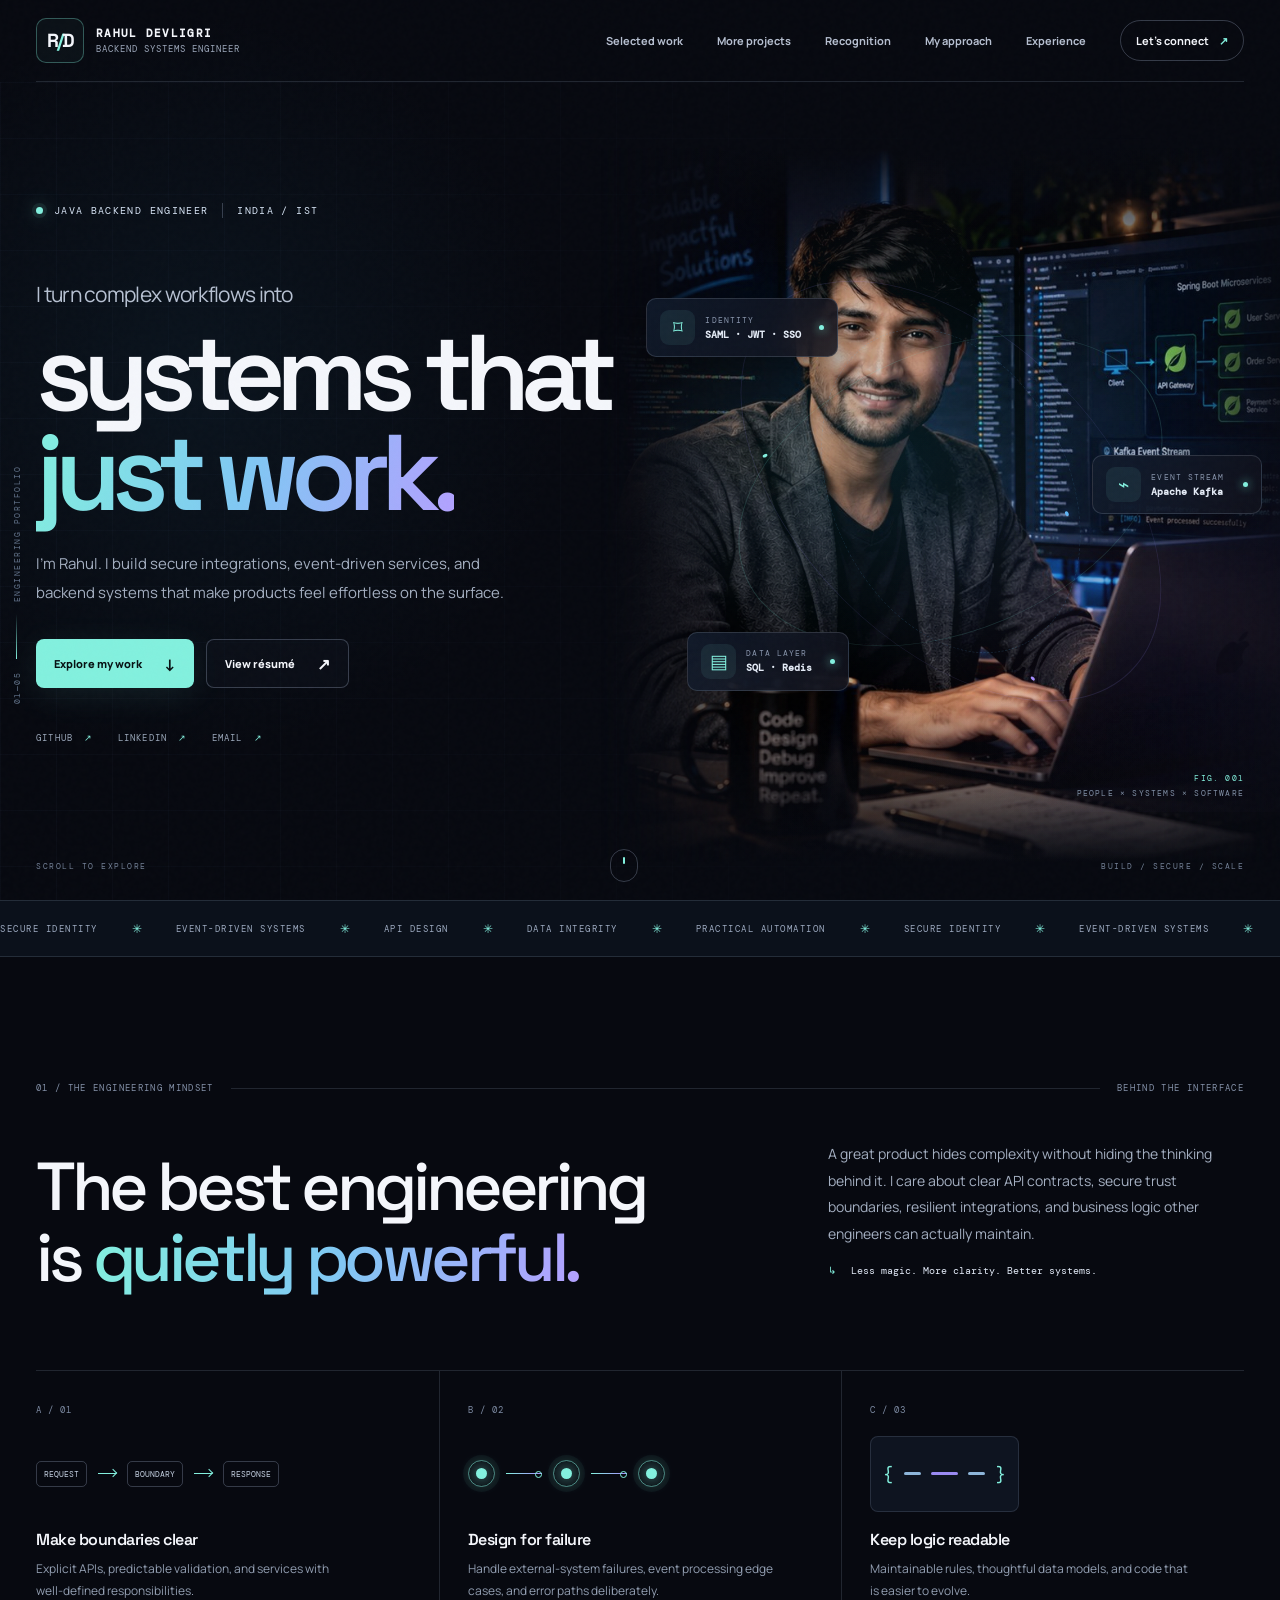
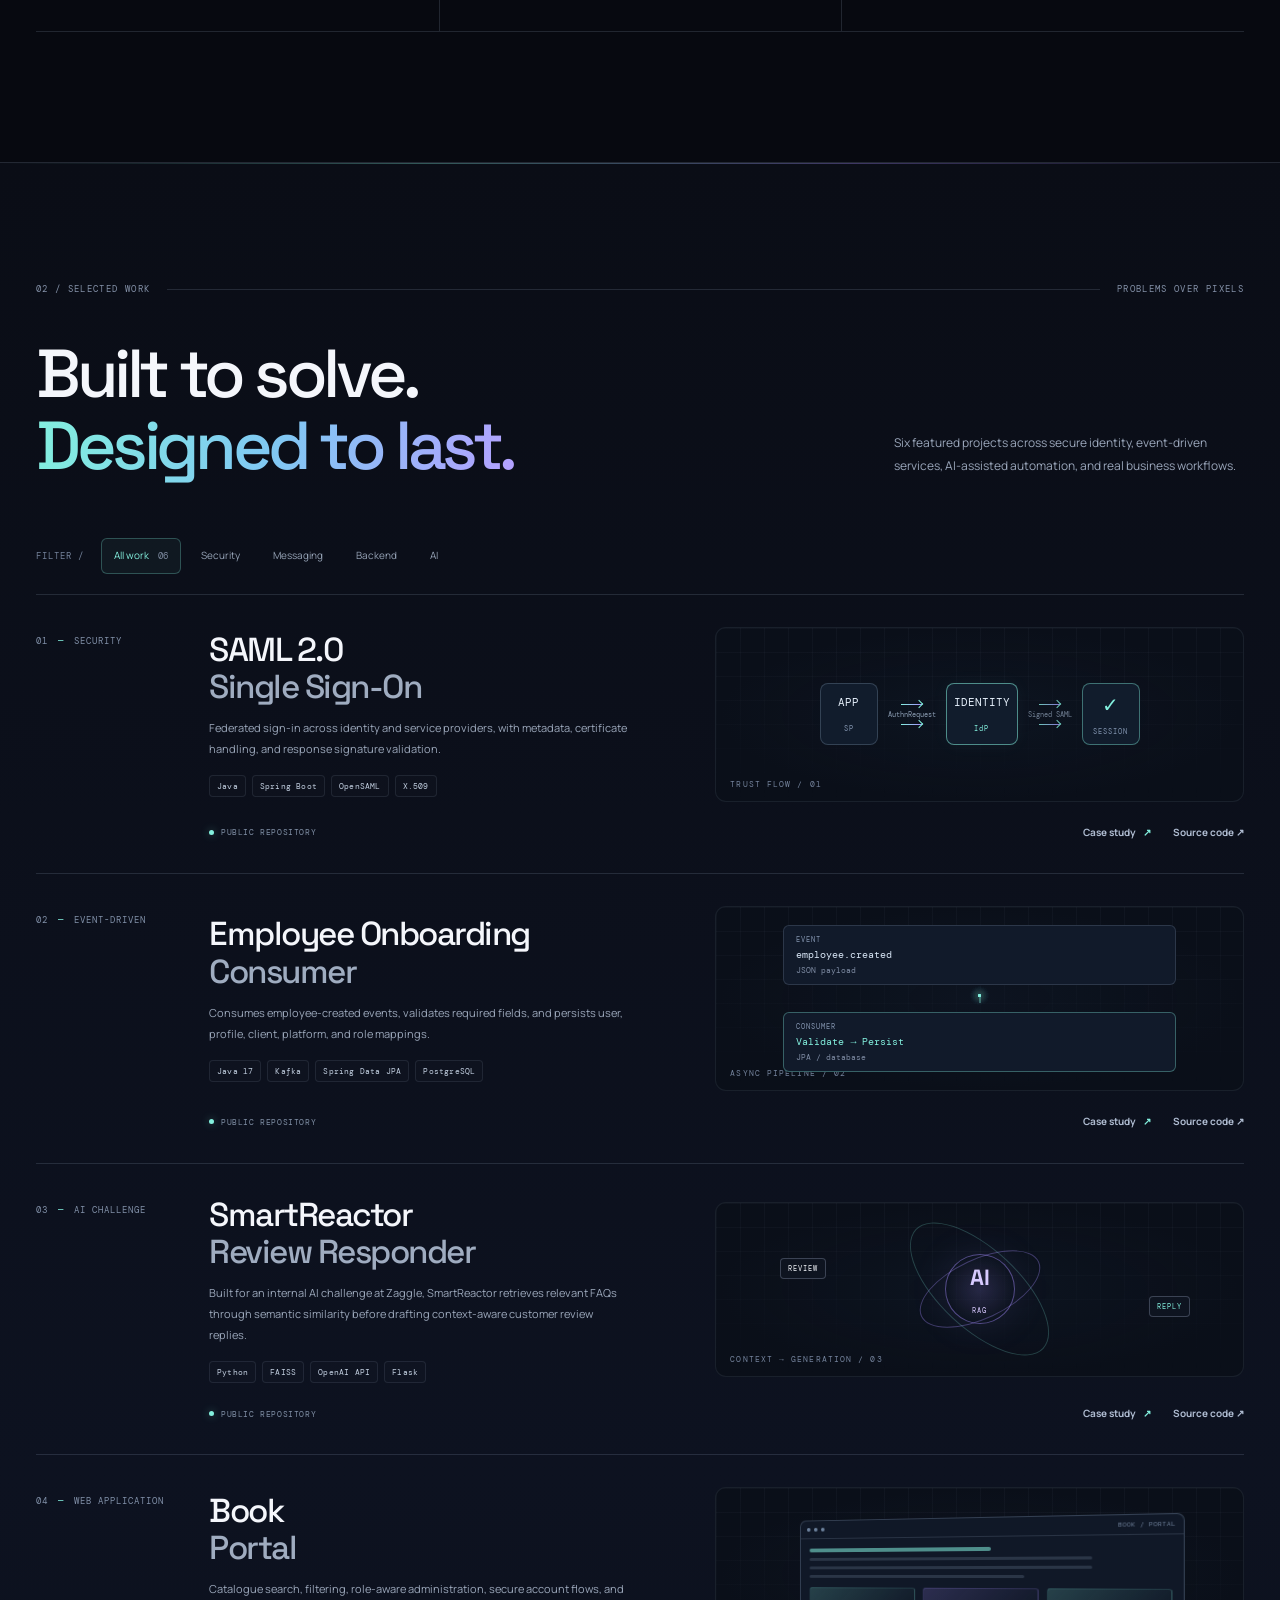
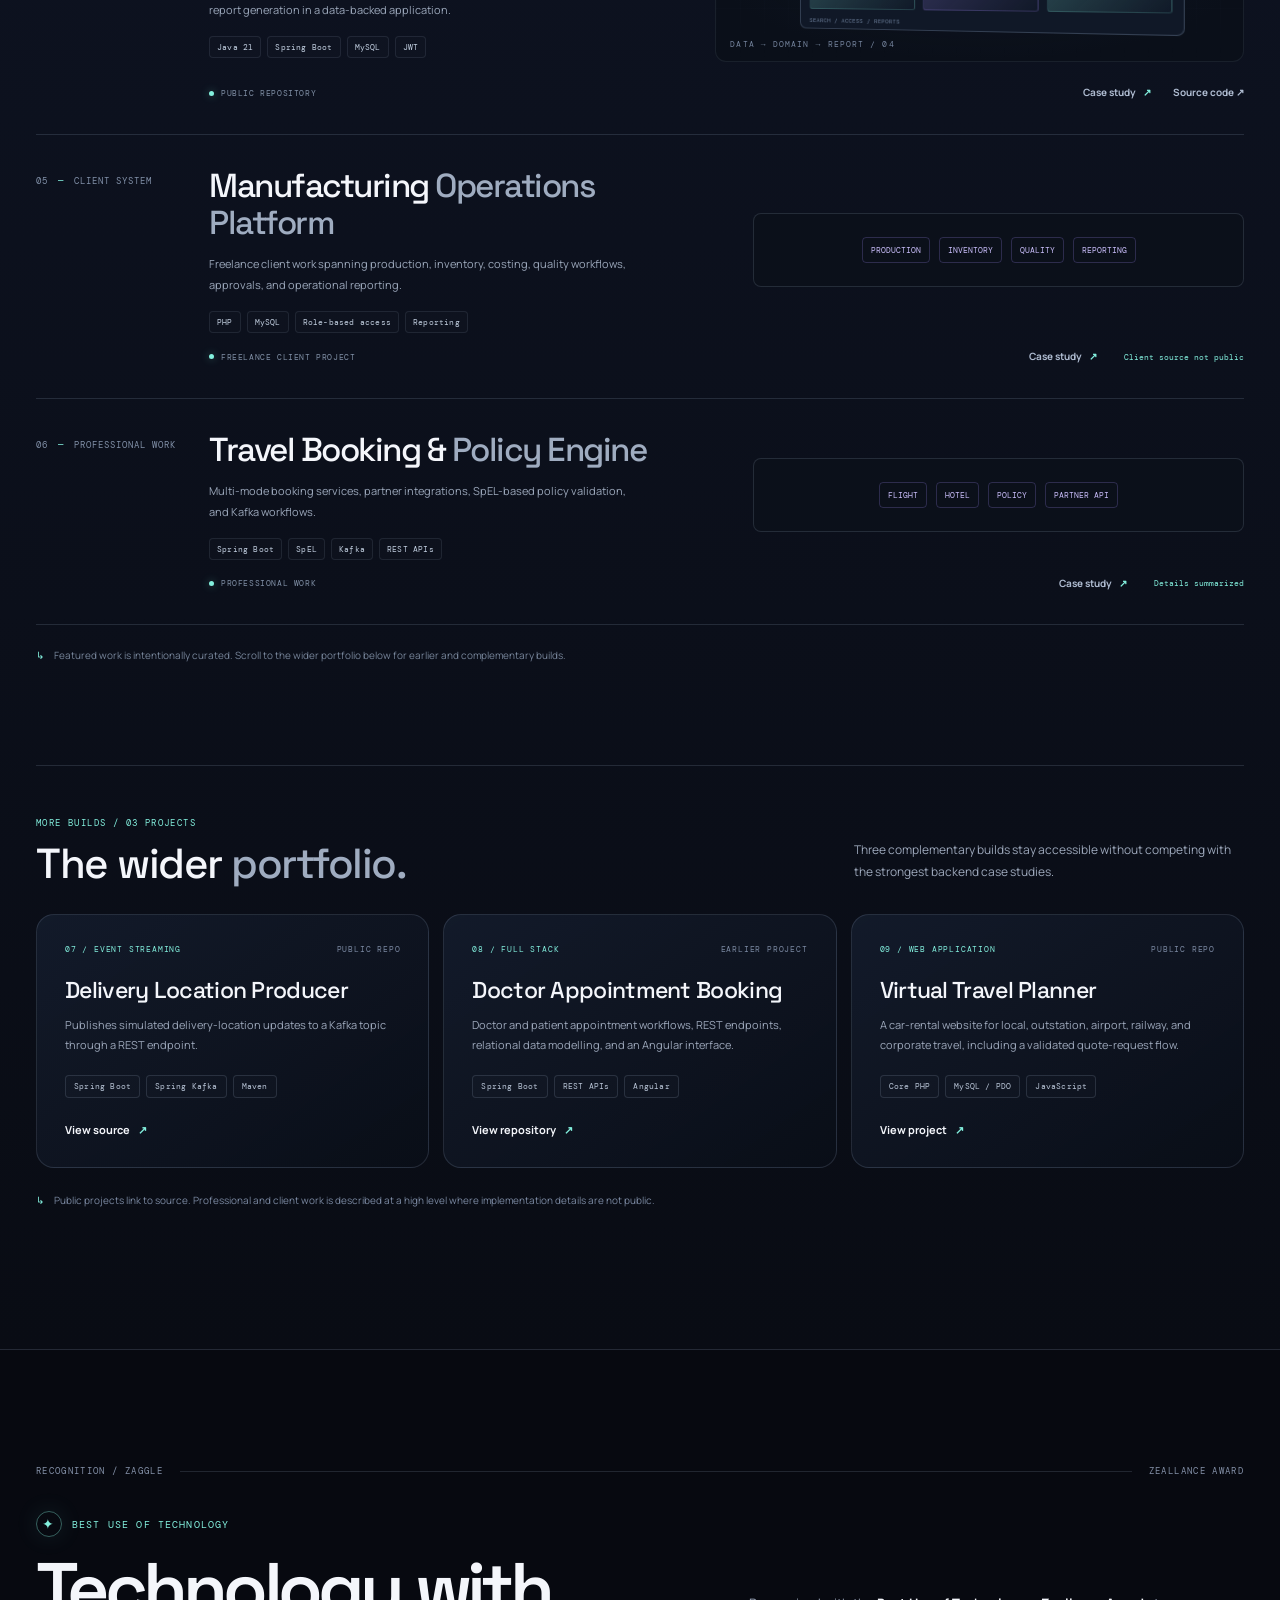
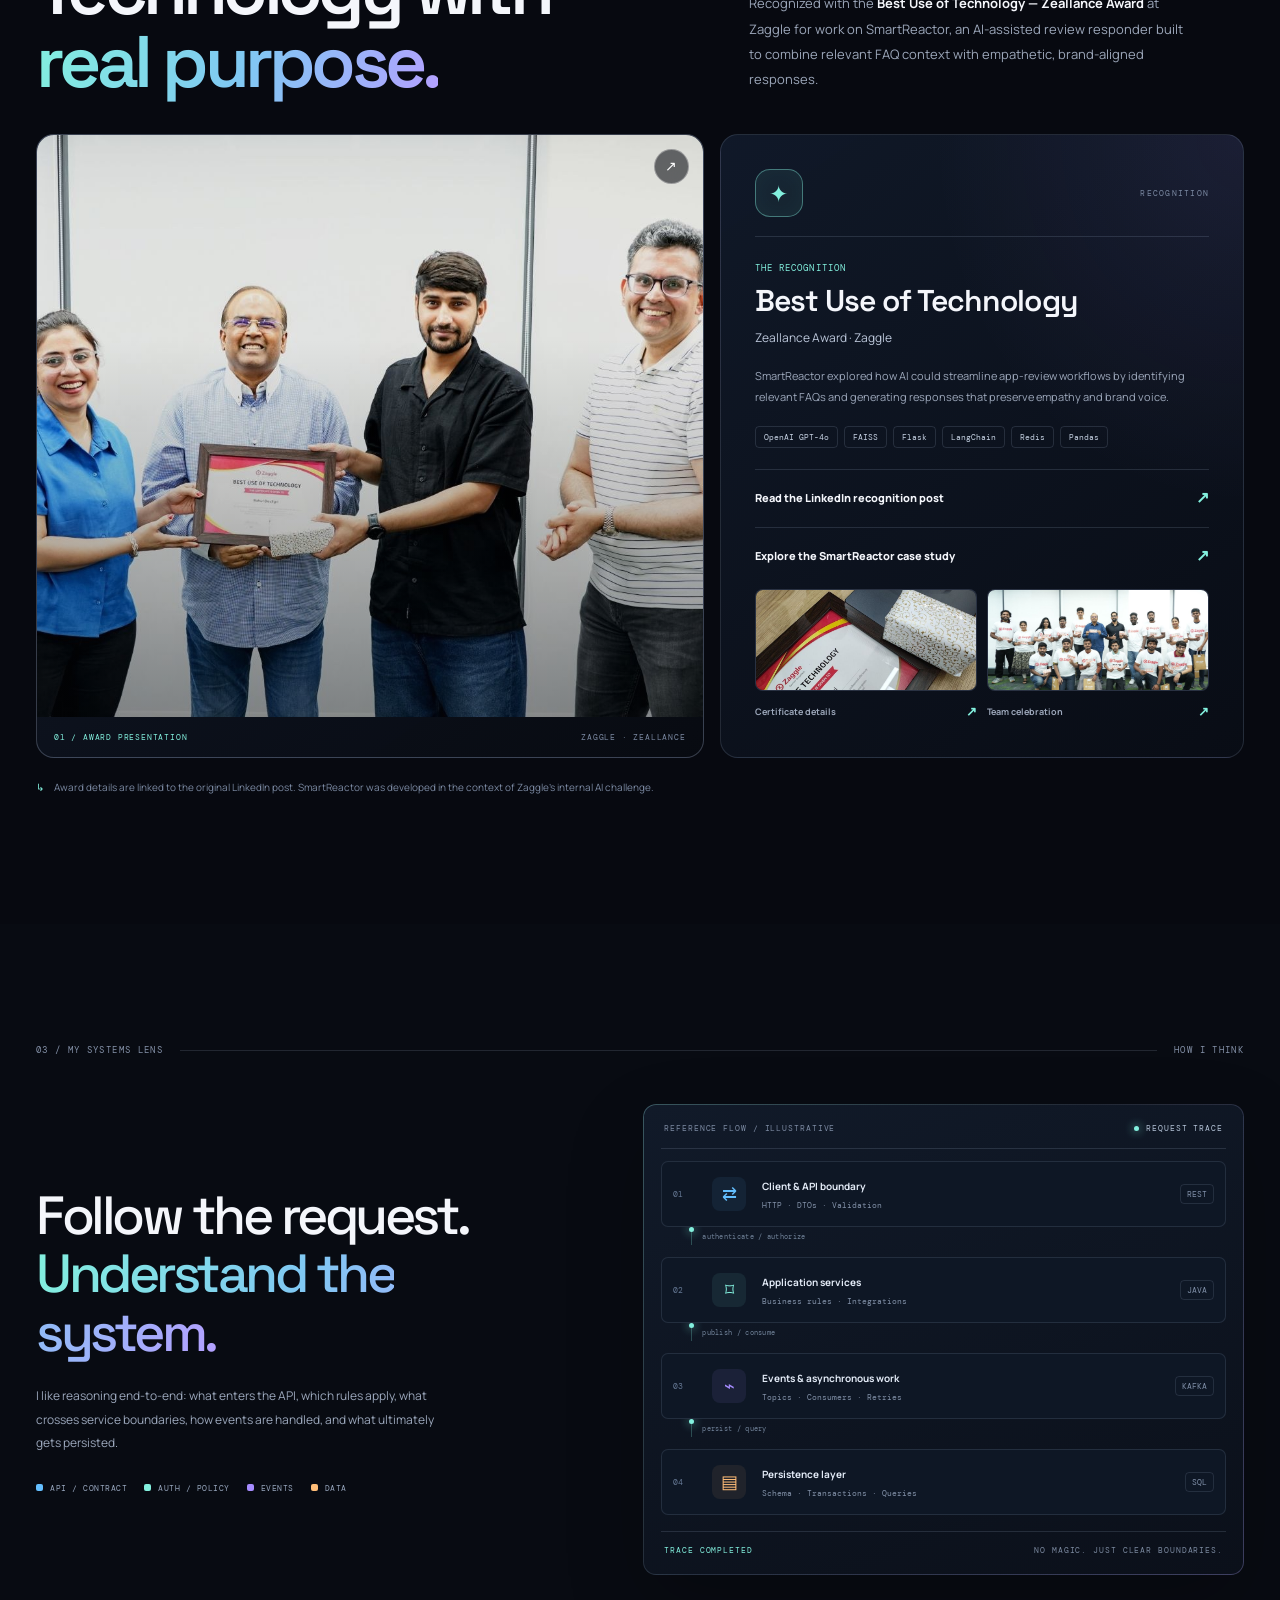
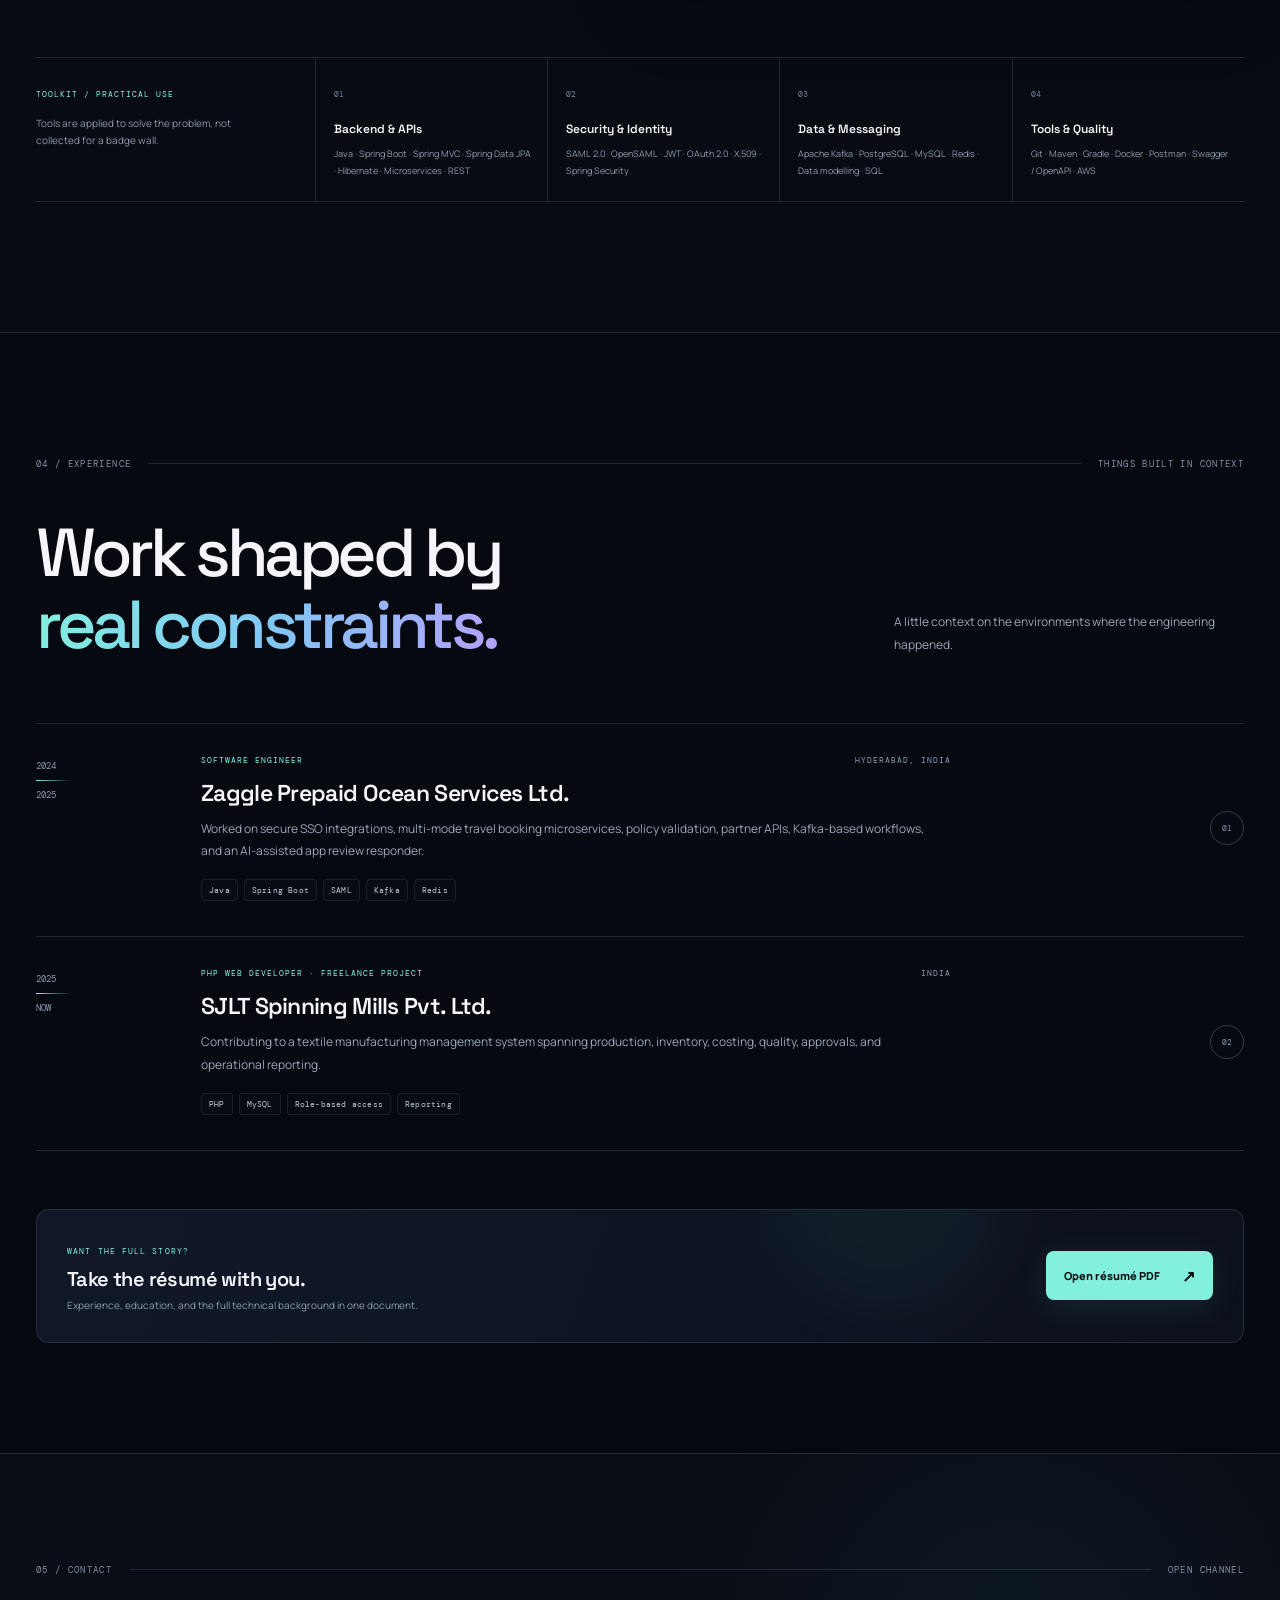
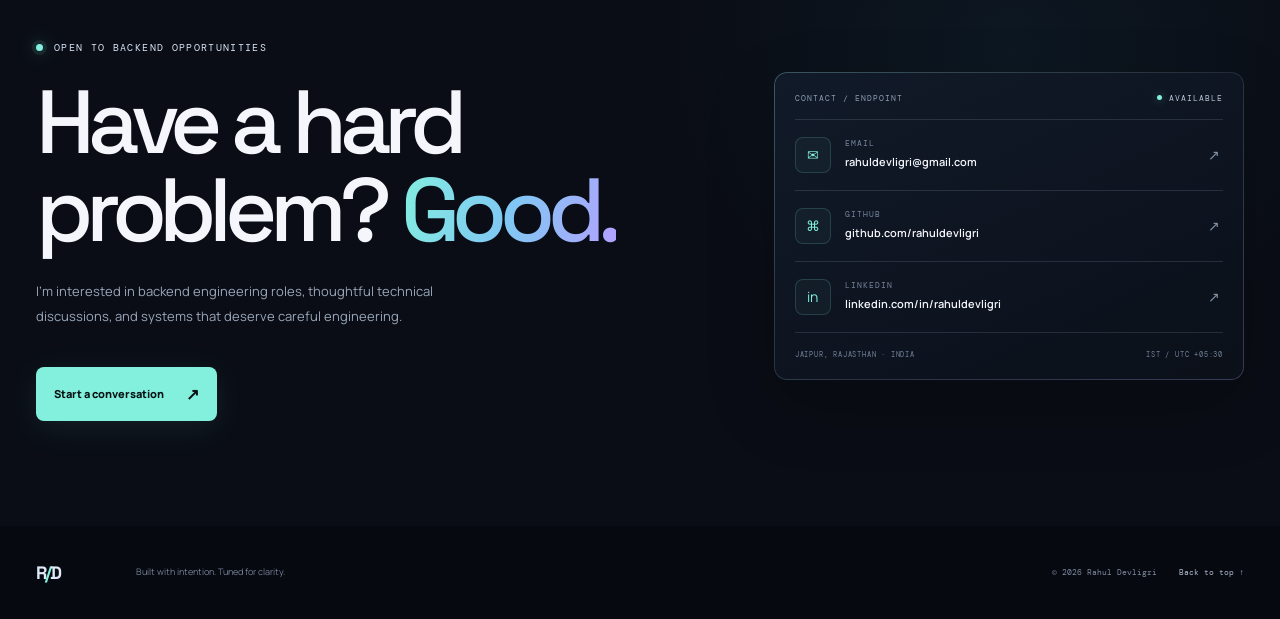
==== commit b2db0470: "Add SEO-ready backend engineering case studies" ====
--- a/index.html
+++ b/index.html
@@ -112,13 +112,13 @@
         <article class="project-row featured reveal" data-project data-category="security backend">
           <div class="project-number">01 <span>—</span> SECURITY</div><div class="project-main"><h3>SAML 2.0<br><em>Single Sign-On</em></h3><p>Federated sign-in across identity and service providers, with metadata, certificate handling, and response signature validation.</p><div class="tags"><span>Java</span><span>Spring Boot</span><span>OpenSAML</span><span>X.509</span></div></div>
           <div class="project-diagram diagram-sso" aria-label="Illustration of a SAML identity flow"><div class="diagram-node">APP<span>SP</span></div><div class="diagram-arrow"><i></i><small>AuthnRequest</small><i></i></div><div class="diagram-node accent">IDENTITY<span>IdP</span></div><div class="diagram-arrow back"><i></i><small>Signed SAML</small><i></i></div><div class="diagram-node check">✓<span>SESSION</span></div><div class="diagram-caption">TRUST FLOW / 01</div></div>
-          <div class="project-end"><span class="project-status"><i></i> PUBLIC REPOSITORY</span><div class="project-links"><button data-dialog="sso">Case study <span>↗</span></button><a href="https://github.com/rahuldevligri/sso_implementation" target="_blank" rel="noopener noreferrer" aria-label="SAML SSO source code on GitHub">Source code ↗</a></div></div>
+          <div class="project-end"><span class="project-status"><i></i> PUBLIC REPOSITORY</span><div class="project-links"><a href="projects/saml-2-sso.html" aria-label="Read the SAML 2.0 Single Sign-On case study">Case study <span>↗</span></a><a href="https://github.com/rahuldevligri/sso_implementation" target="_blank" rel="noopener noreferrer" aria-label="SAML SSO source code on GitHub">Source code ↗</a></div></div>
         </article>
         <article class="project-row reveal" data-project data-category="messaging backend">
           <div class="project-number">02 <span>—</span> EVENT-DRIVEN</div><div class="project-main"><h3>Employee Onboarding<br><em>Consumer</em></h3><p>Consumes employee-created events, validates required fields, and persists user, profile, client, platform, and role mappings.</p><div class="tags"><span>Java 17</span><span>Kafka</span><span>Spring Data JPA</span><span>PostgreSQL</span></div></div><div class="project-diagram diagram-kafka"><div class="kafka-card"><small>EVENT</small><b>employee.created</b><span>JSON payload</span></div><div class="flow-pulse"><i></i><i></i><i></i><i></i></div><div class="kafka-card result"><small>CONSUMER</small><b>Validate → Persist</b><span>JPA / database</span></div><div class="diagram-caption">ASYNC PIPELINE / 02</div></div><div class="project-end"><span class="project-status"><i></i> PUBLIC REPOSITORY</span><div class="project-links"><button data-dialog="onboarding">Case study <span>↗</span></button><a href="https://github.com/rahuldevligri/employee-onboarding-kafka-consumer" target="_blank" rel="noopener noreferrer">Source code ↗</a></div></div>
         </article>
         <article class="project-row reveal" data-project data-category="ai backend">
-          <div class="project-number">03 <span>—</span> AI CHALLENGE</div><div class="project-main"><h3>SmartReactor<br><em>Review Responder</em></h3><p>Built for an internal AI challenge at Zaggle, SmartReactor retrieves relevant FAQs through semantic similarity before drafting context-aware customer review replies.</p><div class="tags"><span>Python</span><span>FAISS</span><span>OpenAI API</span><span>Flask</span></div></div><div class="project-diagram diagram-ai"><div class="ai-orb">AI<span>RAG</span></div><div class="ai-orbit one"></div><div class="ai-orbit two"></div><div class="ai-label label-in">REVIEW</div><div class="ai-label label-out">REPLY</div><div class="diagram-caption">CONTEXT → GENERATION / 03</div></div><div class="project-end"><span class="project-status"><i></i> PUBLIC REPOSITORY</span><div class="project-links"><button data-dialog="smartreactor">Case study <span>↗</span></button><a href="https://github.com/rahuldevligri/Zaggle_App_SmartReactor" target="_blank" rel="noopener noreferrer">Source code ↗</a></div></div>
+          <div class="project-number">03 <span>—</span> AI CHALLENGE</div><div class="project-main"><h3>SmartReactor<br><em>Review Responder</em></h3><p>Built for an internal AI challenge at Zaggle, SmartReactor retrieves relevant FAQs through semantic similarity before drafting context-aware customer review replies.</p><div class="tags"><span>Python</span><span>FAISS</span><span>OpenAI API</span><span>Flask</span></div></div><div class="project-diagram diagram-ai"><div class="ai-orb">AI<span>RAG</span></div><div class="ai-orbit one"></div><div class="ai-orbit two"></div><div class="ai-label label-in">REVIEW</div><div class="ai-label label-out">REPLY</div><div class="diagram-caption">CONTEXT → GENERATION / 03</div></div><div class="project-end"><span class="project-status"><i></i> PUBLIC REPOSITORY</span><div class="project-links"><a href="projects/smartreactor-ai.html" aria-label="Read the SmartReactor AI case study">Case study <span>↗</span></a><a href="https://github.com/rahuldevligri/Zaggle_App_SmartReactor" target="_blank" rel="noopener noreferrer">Source code ↗</a></div></div>
         </article>
         <article class="project-row reveal" data-project data-category="backend">
           <div class="project-number">04 <span>—</span> WEB APPLICATION</div><div class="project-main"><h3>Book<br><em>Portal</em></h3><p>Catalogue search, filtering, role-aware administration, secure account flows, and report generation in a data-backed application.</p><div class="tags"><span>Java 21</span><span>Spring Boot</span><span>MySQL</span><span>JWT</span></div></div><div class="project-diagram diagram-book"><div class="book-window"><div class="window-bar"><i></i><i></i><i></i><span>BOOK / PORTAL</span></div><div class="book-lines"><b></b><i></i><i></i><i></i></div><div class="book-items"><span></span><span></span><span></span></div><div class="book-foot">SEARCH / ACCESS / REPORTS</div></div><div class="diagram-caption">DATA → DOMAIN → REPORT / 04</div></div><div class="project-end"><span class="project-status"><i></i> PUBLIC REPOSITORY</span><div class="project-links"><button data-dialog="book">Case study <span>↗</span></button><a href="https://github.com/rahuldevligri/Book-portal" target="_blank" rel="noopener noreferrer">Source code ↗</a></div></div>
@@ -127,7 +127,7 @@
           <div class="project-number">05 <span>—</span> CLIENT SYSTEM</div><div class="project-main"><h3>Manufacturing <em>Operations Platform</em></h3><p>Freelance client work spanning production, inventory, costing, quality workflows, approvals, and operational reporting.</p><div class="tags"><span>PHP</span><span>MySQL</span><span>Role-based access</span><span>Reporting</span></div></div><div class="project-compact-visual professional"><span>PRODUCTION</span><span>INVENTORY</span><span>QUALITY</span><span>REPORTING</span></div><div class="project-end"><span class="project-status"><i></i> FREELANCE CLIENT PROJECT</span><div class="project-links"><button data-dialog="sjlt">Case study <span>↗</span></button><span class="not-public">Client source not public</span></div></div>
         </article>
         <article class="project-row compact reveal" data-project data-category="backend">
-          <div class="project-number">06 <span>—</span> PROFESSIONAL WORK</div><div class="project-main"><h3>Travel Booking & <em>Policy Engine</em></h3><p>Multi-mode booking services, partner integrations, SpEL-based policy validation, and Kafka workflows.</p><div class="tags"><span>Spring Boot</span><span>SpEL</span><span>Kafka</span><span>REST APIs</span></div></div><div class="project-compact-visual professional"><span>FLIGHT</span><span>HOTEL</span><span>POLICY</span><span>PARTNER API</span></div><div class="project-end"><span class="project-status"><i></i> PROFESSIONAL WORK</span><div class="project-links"><button data-dialog="travel">Case study <span>↗</span></button><span class="not-public">Details summarized</span></div></div>
+          <div class="project-number">06 <span>—</span> PROFESSIONAL WORK</div><div class="project-main"><h3>Travel Booking & <em>Policy Engine</em></h3><p>Multi-mode booking services, partner integrations, SpEL-based policy validation, and Kafka workflows.</p><div class="tags"><span>Spring Boot</span><span>SpEL</span><span>Kafka</span><span>REST APIs</span></div></div><div class="project-compact-visual professional"><span>FLIGHT</span><span>HOTEL</span><span>POLICY</span><span>PARTNER API</span></div><div class="project-end"><span class="project-status"><i></i> PROFESSIONAL WORK</span><div class="project-links"><a href="projects/travel-policy-engine.html" aria-label="Read the Travel Booking and Policy Engine case study">Case study <span>↗</span></a><span class="not-public">Details summarized</span></div></div>
         </article>
       </div>
       <p class="project-footnote reveal"><span>↳</span> Featured work is intentionally curated. Scroll to the wider portfolio below for earlier and complementary builds.</p>
@@ -192,6 +192,7 @@
             <span>OpenAI GPT-4o</span><span>FAISS</span><span>Flask</span><span>LangChain</span><span>Redis</span><span>Pandas</span>
           </div>
           <a class="award-link" href="https://lnkd.in/p/g4TcVJyq" target="_blank" rel="noopener noreferrer">Read the LinkedIn recognition post <span aria-hidden="true">↗</span></a>
+          <a class="award-link" href="projects/smartreactor-ai.html">Explore the SmartReactor case study <span aria-hidden="true">↗</span></a>
           <div class="recognition-proof-grid">
             <a class="recognition-proof" href="assets/zeallance-award-certificate.jpg" target="_blank" rel="noopener noreferrer">
               <img src="assets/zeallance-award-certificate.jpg" width="800" height="1067" alt="Close-up of the Zeallance Best Use of Technology certificate." loading="lazy">
@@ -229,14 +230,10 @@
     <section class="contact-section" id="contact"><div class="contact-glow" aria-hidden="true"></div><div class="section-label reveal"><span>05 / CONTACT</span><span class="label-line"></span><span>OPEN CHANNEL</span></div><div class="contact-layout"><div class="contact-main reveal"><p class="eyebrow"><span class="pulse"></span> OPEN TO BACKEND OPPORTUNITIES</p><h2>Have a hard<br>problem? <em>Good.</em></h2><p>I'm interested in backend engineering roles, thoughtful technical discussions, and systems that deserve careful engineering.</p><a class="button primary big-button" href="mailto:rahuldevligri@gmail.com">Start a conversation <span>↗</span></a></div><div class="contact-console reveal delay-1"><div class="console-header"><span>CONTACT / ENDPOINT</span><span><i></i> AVAILABLE</span></div><a class="console-link" href="mailto:rahuldevligri@gmail.com"><span class="console-icon">✉</span><span><small>EMAIL</small><b>rahuldevligri@gmail.com</b></span><span class="console-arrow">↗</span></a><a class="console-link" href="https://github.com/rahuldevligri" target="_blank" rel="noopener noreferrer"><span class="console-icon">⌘</span><span><small>GITHUB</small><b>github.com/rahuldevligri</b></span><span class="console-arrow">↗</span></a><a class="console-link" href="https://www.linkedin.com/in/rahuldevligri/" target="_blank" rel="noopener noreferrer"><span class="console-icon">in</span><span><small>LINKEDIN</small><b>linkedin.com/in/rahuldevligri</b></span><span class="console-arrow">↗</span></a><div class="console-footer"><span>JAIPUR, RAJASTHAN · INDIA</span><span>IST / UTC +05:30</span></div></div></div></section>
   </main>
   <footer class="footer"><a class="footer-logo" href="#top">R<span>/</span>D</a><p>Built with intention. Tuned for clarity.</p><div><span>© <span id="year"></span> Rahul Devligri</span><a href="#top">Back to top ↑</a></div></footer>
-
-  <dialog class="case-dialog" id="case-sso" aria-labelledby="case-sso-title"><div class="dialog-inner"><button class="dialog-close" aria-label="Close case study">×</button><span class="dialog-overline">CASE STUDY / 01 — SECURITY</span><h2 id="case-sso-title">SAML 2.0 Single Sign-On</h2><p class="dialog-intro">Federated authentication depends on carefully defined trust boundaries, not just a successful redirect.</p><div class="case-block"><h3>Engineering focus</h3><ul><li>SP and IdP roles and SAML request/response exchange.</li><li>Metadata, entity identifiers, endpoint configuration, and X.509 certificates.</li><li>Digital signature generation and validation of incoming SAML messages.</li><li>Explicit handling of assertion audience, recipient, and trust requirements.</li></ul></div><div class="case-block"><h3>What this demonstrates</h3><p>Protocol-level integration work, security-sensitive data handling, and attention to validation boundaries. Review the public repository for the implementation details actually available in source.</p></div><a class="button primary" href="https://github.com/rahuldevligri/sso_implementation" target="_blank" rel="noopener noreferrer">Open source repository ↗</a></div></dialog>
   <dialog class="case-dialog" id="case-onboarding" aria-labelledby="case-onboarding-title"><div class="dialog-inner"><button class="dialog-close" aria-label="Close case study">×</button><span class="dialog-overline">CASE STUDY / 02 — MESSAGING</span><h2 id="case-onboarding-title">Employee Onboarding Consumer</h2><p class="dialog-intro">An asynchronous event-processing path that turns an employee-created event into persisted application records.</p><div class="case-block"><h3>Processing path</h3><div class="case-flow"><span>Kafka topic</span><i>→</i><span>Validate payload</span><i>→</i><span>Consumer service</span><i>→</i><span>JPA persistence</span></div></div><div class="case-block"><h3>Implementation areas</h3><ul><li>Spring Kafka event listener and payload handling.</li><li>Required-field validation before persistence work.</li><li>User/profile and associated client/platform/role mappings.</li><li>Spring Data JPA persistence backed by PostgreSQL-compatible storage.</li></ul></div><a class="button primary" href="https://github.com/rahuldevligri/employee-onboarding-kafka-consumer" target="_blank" rel="noopener noreferrer">Open source repository ↗</a></div></dialog>
-  <dialog class="case-dialog" id="case-smartreactor" aria-labelledby="case-smartreactor-title"><div class="dialog-inner"><button class="dialog-close" aria-label="Close case study">×</button><span class="dialog-overline">CASE STUDY / 03 — AI AUTOMATION</span><h2 id="case-smartreactor-title">SmartReactor Review Responder</h2><p class="dialog-intro">An AI-assisted workflow that retrieves relevant FAQ context before drafting a review reply.</p><div class="case-block"><h3>Processing path</h3><div class="case-flow"><span>Review</span><i>→</i><span>Semantic FAQ search</span><i>→</i><span>LLM draft</span><i>→</i><span>Reply</span></div></div><div class="case-block"><h3>Implementation areas</h3><ul><li>FAQ embeddings and vector similarity with FAISS.</li><li>Context assembly for the response-generation prompt.</li><li>Lightweight Flask interface for manual use.</li></ul></div><a class="button primary" href="https://github.com/rahuldevligri/Zaggle_App_SmartReactor" target="_blank" rel="noopener noreferrer">Open source repository ↗</a></div></dialog>
   <dialog class="case-dialog" id="case-book" aria-labelledby="case-book-title"><div class="dialog-inner"><button class="dialog-close" aria-label="Close case study">×</button><span class="dialog-overline">CASE STUDY / 04 — APPLICATION DESIGN</span><h2 id="case-book-title">Book Portal</h2><p class="dialog-intro">A data-backed catalogue application with search, administration, account security, and reporting workflows.</p><div class="case-block"><h3>Engineering areas</h3><ul><li>Catalogue search, filtering, and pagination.</li><li>Role-aware administrative operations and secure account flows.</li><li>Relational persistence with MySQL and Spring Data JPA.</li><li>Report generation with JasperReports.</li></ul></div><a class="button primary" href="https://github.com/rahuldevligri/Book-portal" target="_blank" rel="noopener noreferrer">Open source repository ↗</a></div></dialog>
 
   <dialog class="case-dialog" id="case-sjlt" aria-labelledby="case-sjlt-title"><div class="dialog-inner"><button class="dialog-close" aria-label="Close case study">×</button><span class="dialog-overline">CASE STUDY / CLIENT PROJECT</span><h2 id="case-sjlt-title">Manufacturing Operations Platform</h2><p class="dialog-intro">An ongoing freelance project focused on making multi-step manufacturing workflows easier to manage and report.</p><div class="case-block"><h3>Scope at a glance</h3><div class="case-flow"><span>Production</span><i>→</i><span>Inventory</span><i>→</i><span>Quality & costing</span><i>→</i><span>Reporting</span></div></div><div class="case-block"><h3>Engineering focus</h3><ul><li>Workflow-oriented modules for production, inventory, costing, quality, approvals, and reporting.</li><li>Role-aware access and relational data management.</li><li>Clear separation of operational responsibilities and reporting views.</li></ul></div><p class="dialog-note">This is client work. The public portfolio intentionally omits private source code, credentials, and confidential operational details.</p></div></dialog>
-  <dialog class="case-dialog" id="case-travel" aria-labelledby="case-travel-title"><div class="dialog-inner"><button class="dialog-close" aria-label="Close case study">×</button><span class="dialog-overline">CASE STUDY / PROFESSIONAL WORK</span><h2 id="case-travel-title">Travel Booking & Policy Engine</h2><p class="dialog-intro">A multi-mode travel workflow with policy validation and partner integrations. Details below stay at a high level because this was professional work, not a public repository.</p><div class="case-block"><h3>High-level processing path</h3><div class="case-flow"><span>Booking request</span><i>→</i><span>Policy rules</span><i>→</i><span>Partner API</span><i>→</i><span>Booking result</span></div></div><div class="case-block"><h3>Engineering focus</h3><ul><li>Travel modes including flights, hotels, cars, buses, and trains.</li><li>Dynamic policy validation using Spring Expression Language (SpEL).</li><li>REST-based partner integrations and Kafka-backed workflows.</li><li>Separating policy decisions from booking orchestration.</li></ul></div><p class="dialog-note">This summary avoids exposing private source code, internal endpoints, partner credentials, or confidential business details.</p></div></dialog>
 
   <script src="script.js" defer></script>
 </body>
--- a/styles.css
+++ b/styles.css
@@ -3137,3 +3137,122 @@
     transform: none;
   }
 }
+
+
+/* V3.4: crawlable technical case-study pages */
+.study-page {
+  width: min(var(--max), calc(100% - 72px));
+  margin: 0 auto;
+  padding: 32px 0 100px;
+}
+.study-breadcrumb {
+  display: flex;
+  flex-wrap: wrap;
+  align-items: center;
+  gap: 10px;
+  margin-bottom: 34px;
+  color: var(--dim);
+  font: 9px/1.6 var(--mono);
+  letter-spacing: .5px;
+}
+.study-breadcrumb a { color: var(--muted); transition: color .2s ease; }
+.study-breadcrumb a:hover { color: var(--aqua); }
+.study-breadcrumb span[aria-hidden="true"] { color: var(--aqua); }
+.study-hero {
+  display: grid;
+  grid-template-columns: minmax(0, 1fr) minmax(300px, .82fr);
+  align-items: center;
+  gap: clamp(32px, 6vw, 78px);
+  padding: 24px 0 58px;
+  border-bottom: 1px solid var(--line);
+}
+.study-kicker {
+  display: inline-flex;
+  align-items: center;
+  gap: 9px;
+  margin: 0 0 21px;
+  color: var(--aqua);
+  font: 9px/1.6 var(--mono);
+  letter-spacing: 1.25px;
+  text-transform: uppercase;
+}
+.study-kicker::before { content: ""; width: 6px; height: 6px; border-radius: 50%; background: var(--aqua); box-shadow: 0 0 12px #83f0de88; }
+.study-hero h1 {
+  max-width: 760px;
+  margin: 0 0 22px;
+  font: 600 clamp(42px, 6.2vw, 76px)/1.02 var(--display);
+  letter-spacing: -.065em;
+}
+.study-hero h1 em, .study-section h2 em {
+  color: transparent;
+  background: linear-gradient(105deg, var(--aqua), #80c8f3 50%, #b4a0ff);
+  background-clip: text;
+  -webkit-background-clip: text;
+  font-style: normal;
+}
+.study-lede { max-width: 670px; margin: 0; color: var(--muted); font-size: 15px; line-height: 1.95; }
+.study-labels { display: flex; flex-wrap: wrap; gap: 8px; margin-top: 24px; }
+.study-labels span { padding: 7px 9px; border: 1px solid var(--line); border-radius: 5px; color: #c3cee0; font: 8px/1.45 var(--mono); }
+.study-visual {
+  position: relative;
+  min-width: 0;
+  padding: clamp(18px, 3vw, 28px);
+  border: 1px solid var(--line2);
+  border-radius: var(--radius);
+  overflow: hidden;
+  background: radial-gradient(ellipse at 80% 0%, #a68cff12, transparent 45%), linear-gradient(150deg, rgba(17,26,42,.92), rgba(8,12,20,.98));
+}
+.study-visual::before { content: ""; position: absolute; inset: 0; pointer-events: none; background-image: linear-gradient(#9ab0d20a 1px, transparent 1px), linear-gradient(90deg, #9ab0d20a 1px, transparent 1px); background-size: 28px 28px; mask-image: linear-gradient(180deg, #000, transparent 96%); }
+.study-visual-head, .study-visual-foot { position: relative; display: flex; flex-wrap: wrap; justify-content: space-between; gap: 8px; color: var(--dim); font: 8px/1.6 var(--mono); letter-spacing: .7px; }
+.study-visual-head { margin-bottom: 22px; }
+.study-flow { position: relative; display: grid; gap: 9px; }
+.study-flow-node { min-width: 0; display: flex; align-items: center; justify-content: space-between; gap: 14px; padding: 12px 13px; border: 1px solid #9db4d528; border-radius: 7px; background: rgba(12,18,30,.86); }
+.study-flow-node strong { display: block; color: #e9f0fb; font: 600 10px/1.5 var(--mono); }
+.study-flow-node small { display: block; margin-top: 3px; color: var(--dim); font: 8px/1.5 var(--mono); }
+.study-flow-node b { flex: 0 0 auto; color: var(--aqua); font: 9px var(--mono); }
+.study-flow-connector { height: 12px; margin: -9px 0; display: flex; align-items: center; justify-content: center; color: var(--aqua); font: 12px var(--mono); }
+.study-visual-foot { margin-top: 22px; padding-top: 14px; border-top: 1px solid var(--line); }
+.study-section { padding: 60px 0; border-bottom: 1px solid var(--line); }
+.study-section-heading { display: grid; grid-template-columns: minmax(0, .82fr) minmax(0, 1fr); gap: clamp(24px, 5vw, 70px); align-items: start; margin-bottom: 30px; }
+.study-overline { display: block; margin-bottom: 12px; color: var(--aqua); font: 9px/1.6 var(--mono); letter-spacing: 1.3px; }
+.study-section h2 { margin: 0; font: 500 clamp(30px, 4vw, 48px)/1.08 var(--display); letter-spacing: -.055em; }
+.study-section-heading > p, .study-prose { max-width: 680px; margin: 0; color: var(--muted); font-size: 13px; line-height: 1.95; }
+.study-grid { display: grid; grid-template-columns: repeat(2, minmax(0, 1fr)); gap: 14px; }
+.study-card { min-width: 0; padding: clamp(20px, 3vw, 28px); border: 1px solid var(--line); border-radius: var(--radius); background: linear-gradient(145deg, rgba(20,29,45,.74), rgba(10,14,24,.84)); }
+.study-card-index { display: block; margin-bottom: 18px; color: var(--aqua); font: 9px var(--mono); letter-spacing: .8px; }
+.study-card h3 { margin: 0 0 10px; font: 600 18px/1.3 var(--display); letter-spacing: -.4px; }
+.study-card p { margin: 0; color: var(--muted); font-size: 12px; line-height: 1.9; }
+.study-card ul { margin: 12px 0 0; padding-left: 18px; color: var(--muted); font-size: 12px; line-height: 1.9; }
+.study-card li + li { margin-top: 7px; }
+.study-callout { margin-top: 22px; padding: 17px 19px; border-left: 2px solid var(--aqua); background: #83f0de08; color: var(--muted); font-size: 11px; line-height: 1.9; }
+.study-callout strong { color: var(--ink); }
+.study-checklist { display: grid; grid-template-columns: repeat(2, minmax(0, 1fr)); gap: 10px 18px; margin: 0; padding: 0; list-style: none; }
+.study-checklist li { position: relative; padding: 12px 12px 12px 31px; border: 1px solid var(--line); border-radius: 7px; color: #bcc8db; font-size: 11px; line-height: 1.75; }
+.study-checklist li::before { content: "↗"; position: absolute; left: 12px; top: 11px; color: var(--aqua); font-family: var(--mono); }
+.study-cta-row { display: flex; flex-wrap: wrap; gap: 12px; margin-top: 30px; }
+.study-related { display: flex; flex-wrap: wrap; gap: 12px 22px; margin-top: 26px; }
+.study-related a { color: var(--muted); font-size: 11px; font-weight: 700; }
+.study-related a:hover { color: var(--aqua); }
+.study-related a span { color: var(--aqua); margin-left: 5px; }
+.study-footer-note { margin: 24px 0 0; color: var(--dim); font-size: 10px; line-height: 1.8; }
+@media (max-width: 900px) {
+  .study-hero { grid-template-columns: minmax(0, 1fr) minmax(260px, .78fr); gap: 28px; }
+  .study-section-heading { grid-template-columns: 1fr; gap: 16px; }
+}
+@media (max-width: 760px) {
+  .study-page { width: calc(100% - 36px); padding: 24px 0 72px; }
+  .study-breadcrumb { margin-bottom: 22px; }
+  .study-hero { grid-template-columns: 1fr; padding: 12px 0 42px; }
+  .study-hero h1 { font-size: clamp(40px, 12vw, 58px); }
+  .study-lede { font-size: 13px; }
+  .study-visual { margin-top: 4px; }
+  .study-section { padding: 42px 0; }
+  .study-grid, .study-checklist { grid-template-columns: 1fr; }
+  .study-section-heading { margin-bottom: 22px; }
+  .study-cta-row .button { width: 100%; }
+}
+@media (prefers-reduced-motion: reduce) {
+  .study-flow-node { transition: none; }
+}
+/* Keep decorative marquee and hero artwork from enlarging the document viewport. */
+html { overflow-x: clip; }
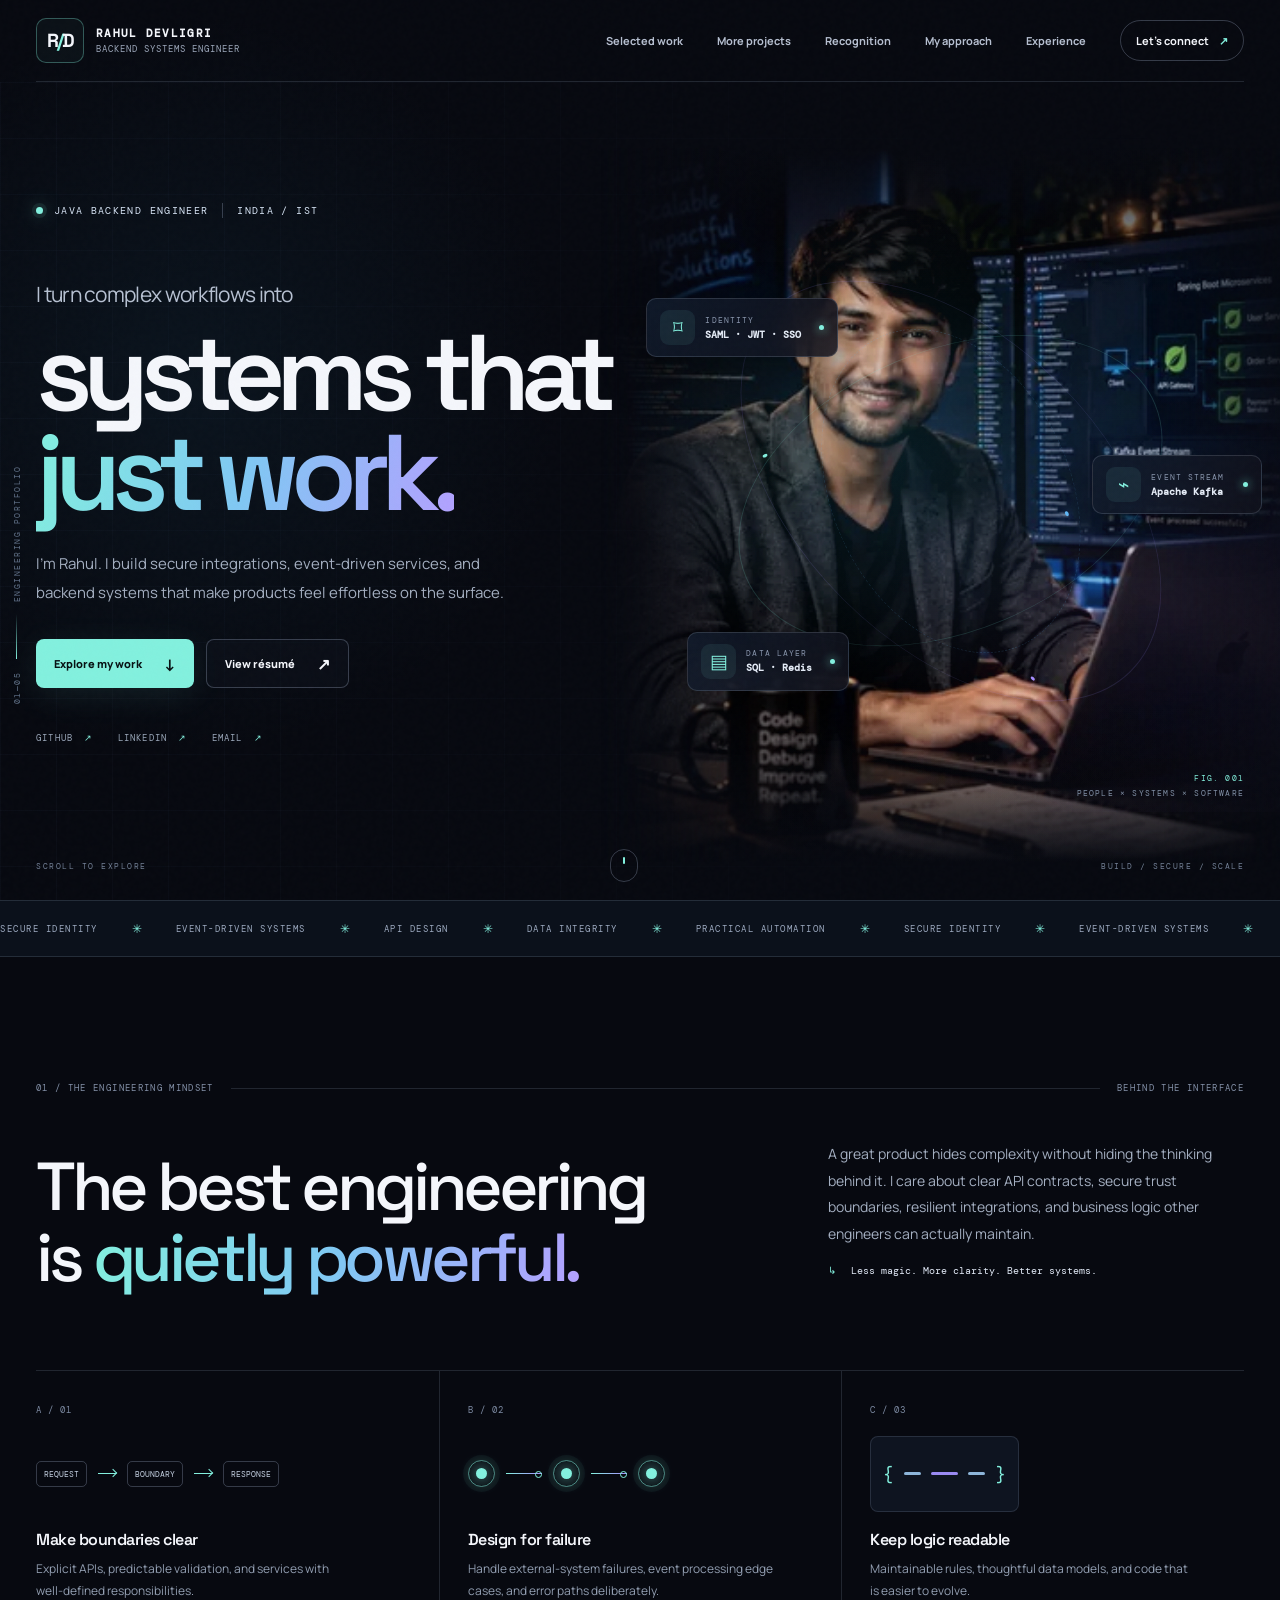
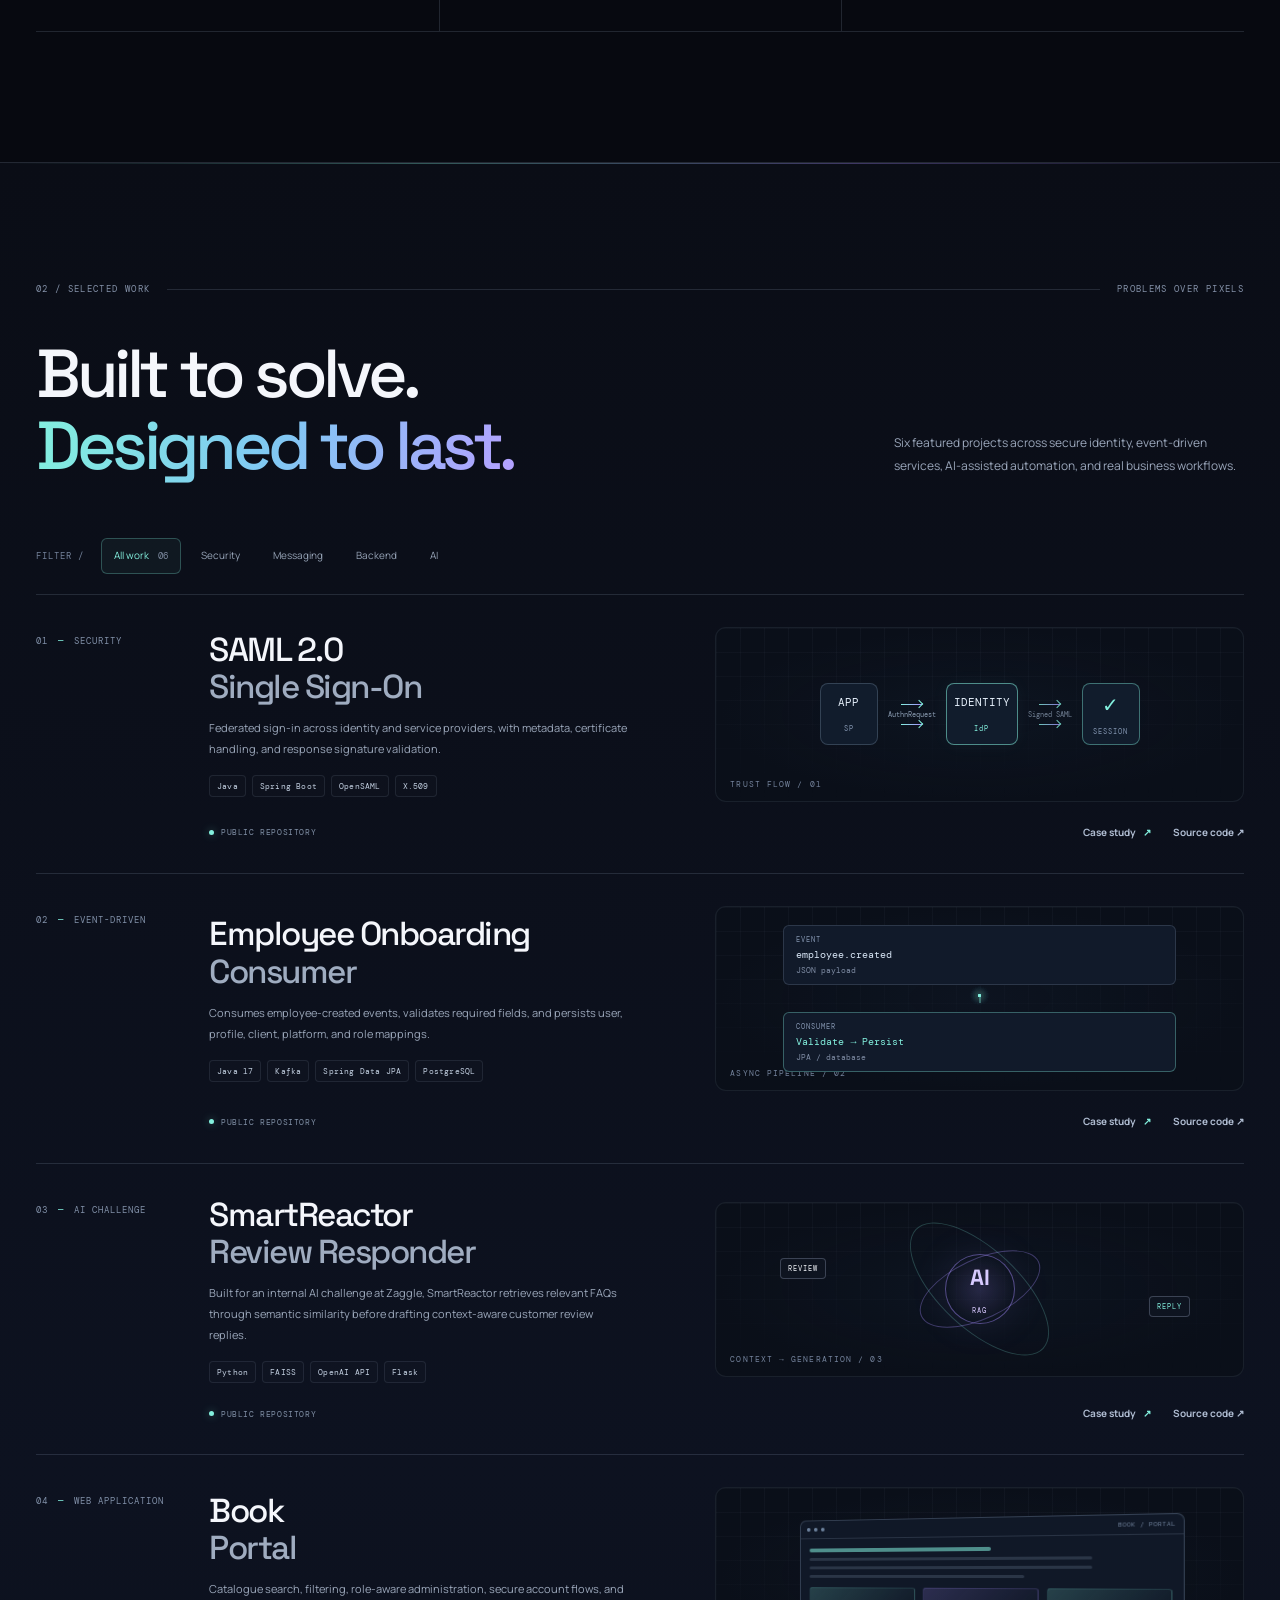
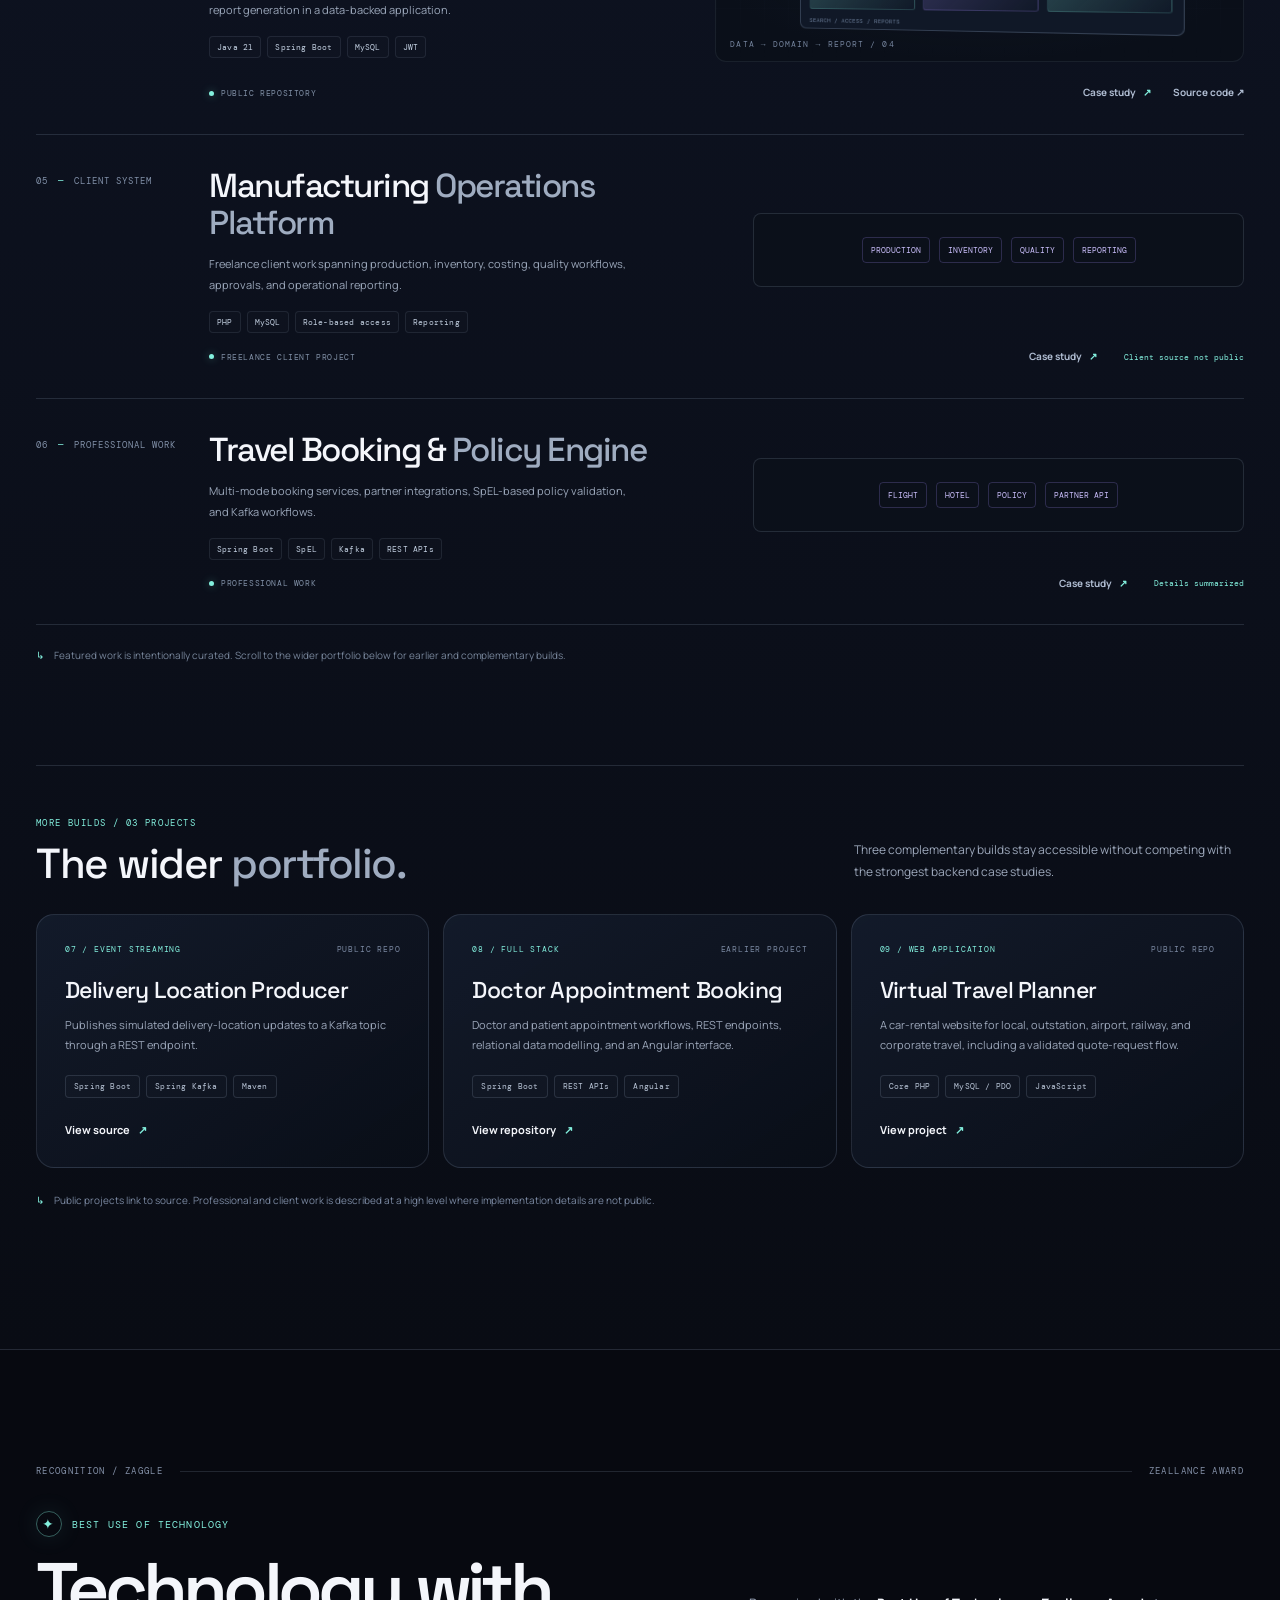
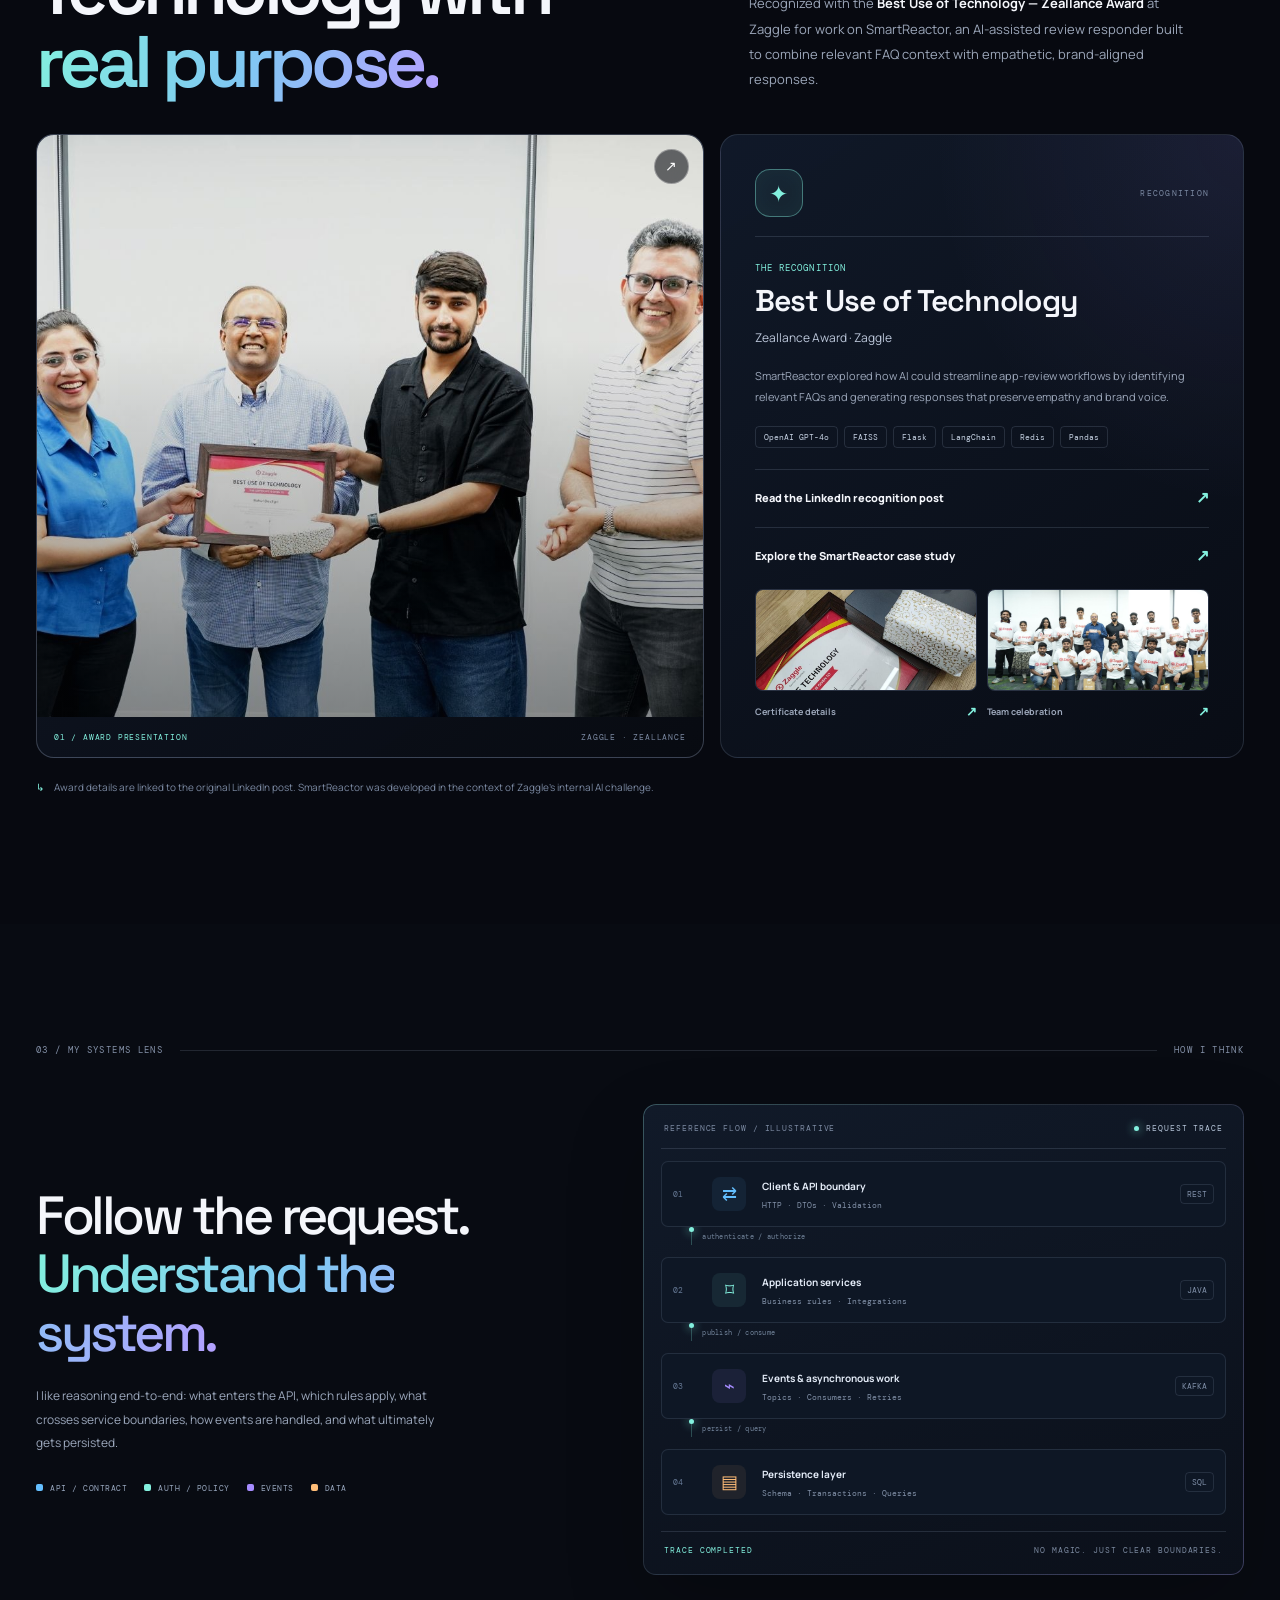
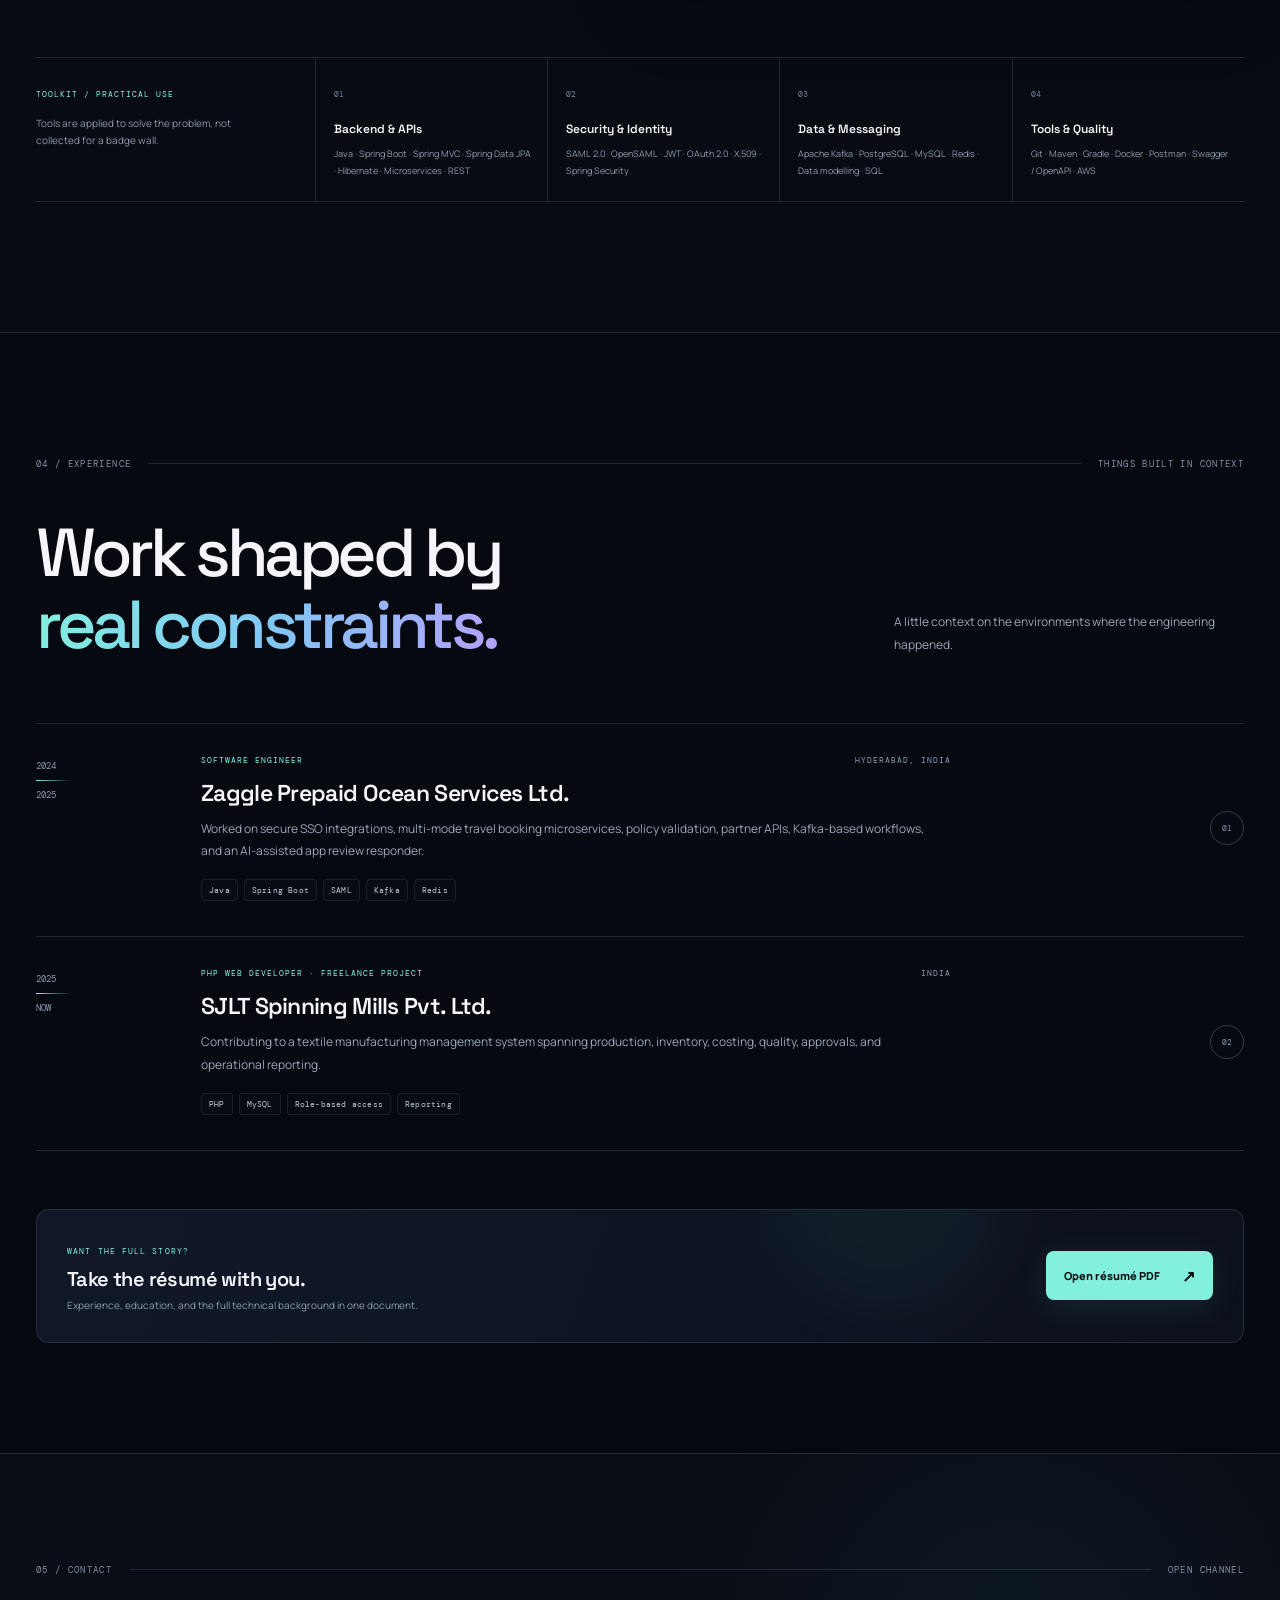
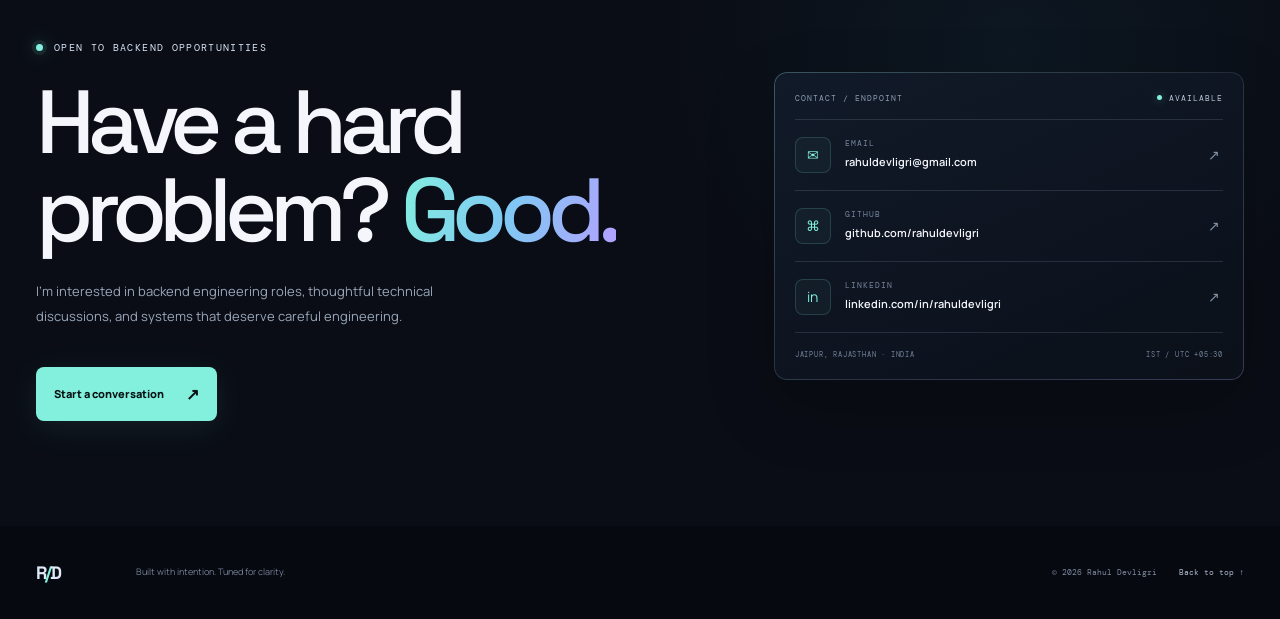
==== commit ce19848a: "Optimize responsive hero images and font loading" ====
--- a/index.html
+++ b/index.html
@@ -6,6 +6,7 @@
   <meta name="theme-color" content="#070910">
   <meta name="description" content="Rahul Devligri is a Java Backend Engineer focused on Spring Boot, secure SSO integrations, event-driven services, Kafka, and data-backed applications.">
   <meta name="author" content="Rahul Devligri">
+<meta name="google-site-verification" content="JX6iaylnolgNIaxpR8l8nYyyIwkFwIb4azeez3iwzz0">
   <meta name="robots" content="index, follow">
   <link rel="canonical" href="https://rahuldevligri.github.io/">
   <meta property="og:title" content="Rahul Devligri — Java Backend Engineer">
@@ -24,8 +25,12 @@
   <link rel="apple-touch-icon" sizes="180x180" href="assets/rahul-avatar.png?v=5">
   <link rel="preconnect" href="https://fonts.googleapis.com">
   <link rel="preconnect" href="https://fonts.gstatic.com" crossorigin>
-  <link href="https://fonts.googleapis.com/css2?family=DM+Mono:wght@400;500&family=Manrope:wght@400;500;600;700;800&family=Space+Grotesk:wght@400;500;600;700&display=swap" rel="stylesheet">
   <link rel="stylesheet" href="styles.css">
+  <!-- Prioritize the responsive hero image; the picture below uses the same candidates. -->
+  <link rel="preload" as="image" type="image/webp" href="assets/rahul-cinematic-coding-768.webp" imagesrcset="assets/rahul-cinematic-coding-480.webp 480w, assets/rahul-cinematic-coding-768.webp 768w, assets/rahul-cinematic-coding-1110.webp 1110w, assets/rahul-cinematic-coding-1440.webp 1440w" imagesizes="(max-width: 760px) 100vw, (max-width: 1100px) 45vw, 50vw" fetchpriority="high">
+  <!-- V3.6: load web-font CSS without blocking first paint. -->
+  <link data-v36-font-loading="async" rel="preload" as="style" href="https://fonts.googleapis.com/css2?family=DM+Mono:wght@400;500&amp;family=Manrope:wght@400;500;600;700;800&amp;family=Space+Grotesk:wght@400;500;600;700&amp;display=swap" onload="this.onload=null;this.rel='stylesheet'">
+  <noscript><link href="https://fonts.googleapis.com/css2?family=DM+Mono:wght@400;500&amp;family=Manrope:wght@400;500;600;700;800&amp;family=Space+Grotesk:wght@400;500;600;700&amp;display=swap" rel="stylesheet"></noscript>
   <script type="application/ld+json">
   {
     "@context": "https://schema.org",
@@ -78,7 +83,10 @@
         <div class="hero-socials"><a href="https://github.com/rahuldevligri" target="_blank" rel="noopener noreferrer">GITHUB <span>↗</span></a><a href="https://www.linkedin.com/in/rahuldevligri/" target="_blank" rel="noopener noreferrer">LINKEDIN <span>↗</span></a><a href="mailto:rahuldevligri@gmail.com">EMAIL <span>↗</span></a></div>
       </div>
       <div class="hero-art" aria-label="Portrait of Rahul in a cinematic software engineering workspace">
-        <div class="portrait-frame"><img src="assets/rahul-cinematic-coding.jpg" width="1672" height="941" alt="Rahul at a coding desk with software architecture on the screens" fetchpriority="high"><div class="portrait-fade"></div></div>
+        <div class="portrait-frame"><picture>
+          <source type="image/webp" srcset="assets/rahul-cinematic-coding-480.webp 480w, assets/rahul-cinematic-coding-768.webp 768w, assets/rahul-cinematic-coding-1110.webp 1110w, assets/rahul-cinematic-coding-1440.webp 1440w" sizes="(max-width: 760px) 100vw, (max-width: 1100px) 45vw, 50vw">
+          <img src="assets/rahul-cinematic-coding.jpg" width="1672" height="941" alt="Rahul at a coding desk with software architecture on the screens" fetchpriority="high" decoding="async">
+        </picture><div class="portrait-fade"></div></div>
         <div class="orbit orbit-a"></div><div class="orbit orbit-b"></div><div class="orbit orbit-c"></div>
         <div class="floating-chip chip-security"><span class="chip-icon">⌑</span><span><small>IDENTITY</small><b>SAML · JWT · SSO</b></span><i class="chip-dot"></i></div>
         <div class="floating-chip chip-events"><span class="chip-icon">⌁</span><span><small>EVENT STREAM</small><b>Apache Kafka</b></span><i class="chip-dot"></i></div>
--- a/styles.css
+++ b/styles.css
@@ -3256,3 +3256,11 @@
 }
 /* Keep decorative marquee and hero artwork from enlarging the document viewport. */
 html { overflow-x: clip; }
+
+
+/* V3.6 performance: make the responsive picture fill the existing hero frame. */
+.portrait-frame picture {
+  display: block;
+  width: 100%;
+  height: 100%;
+}
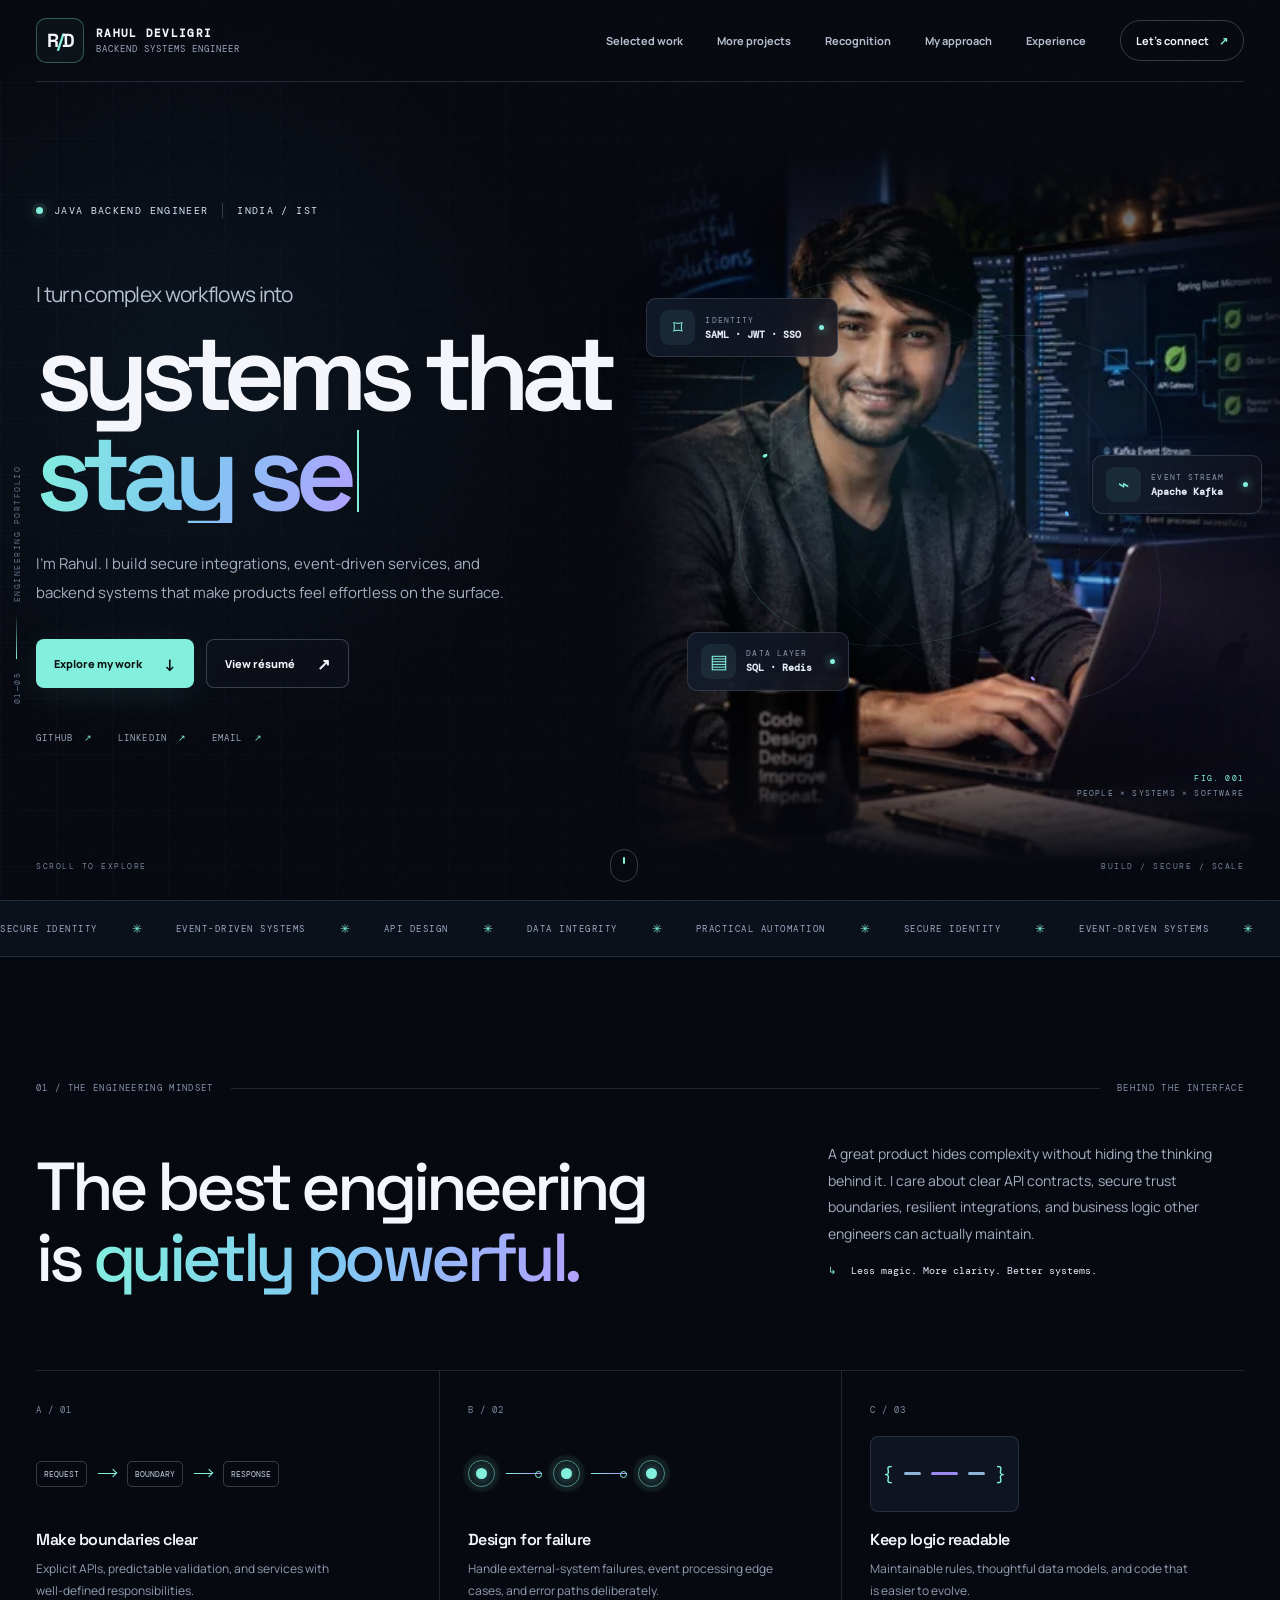
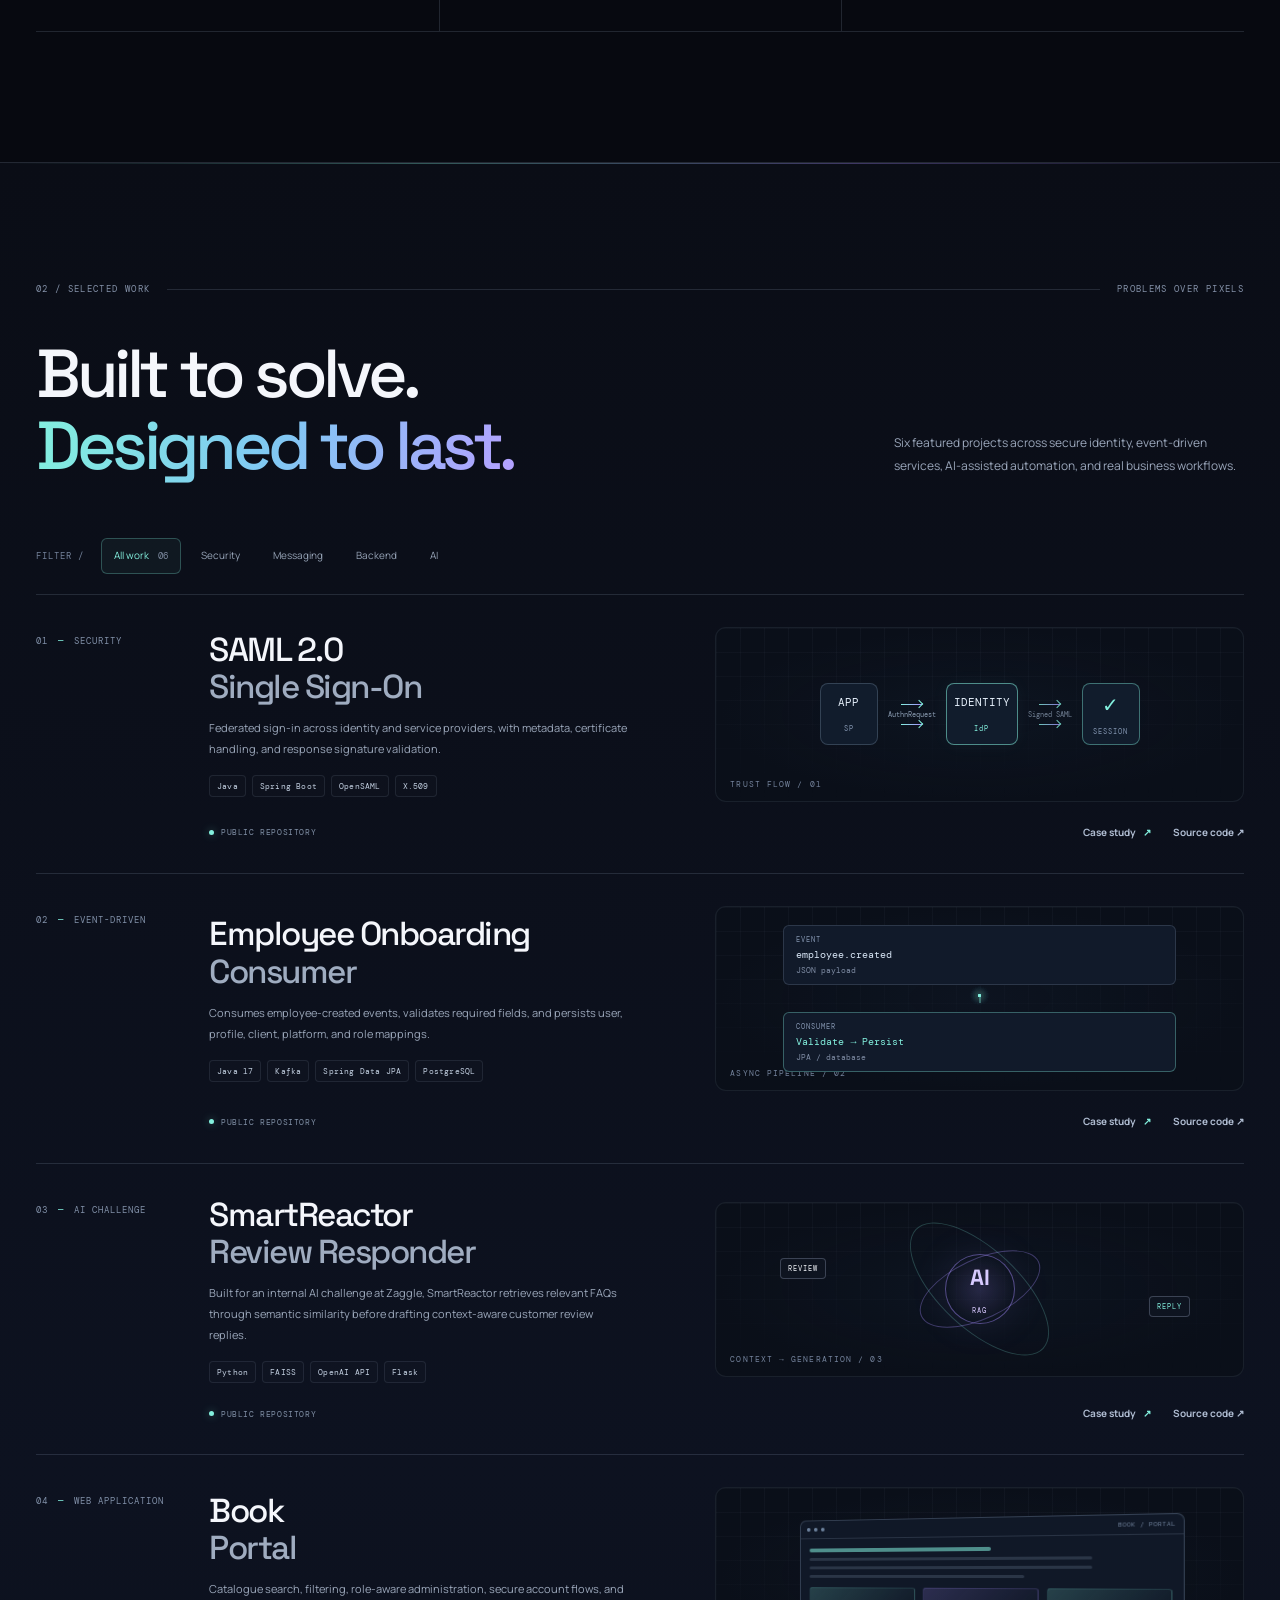
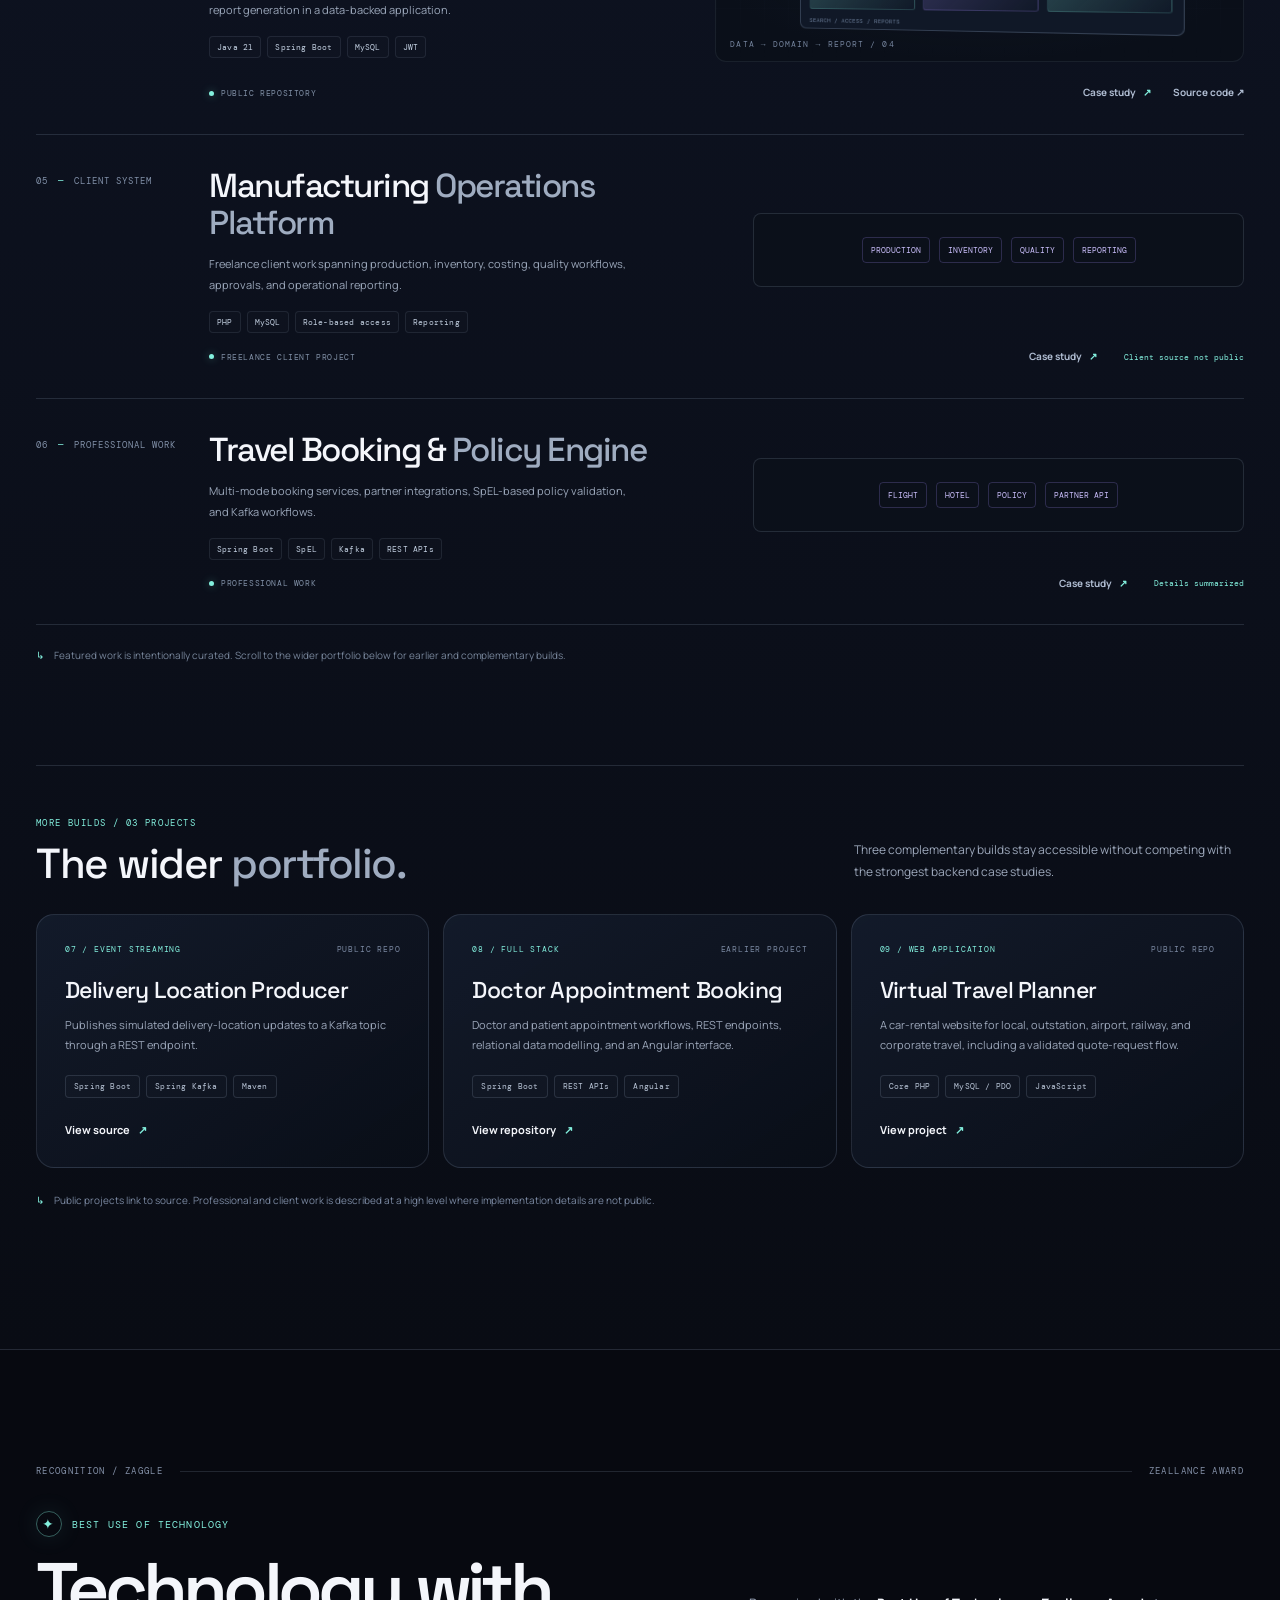
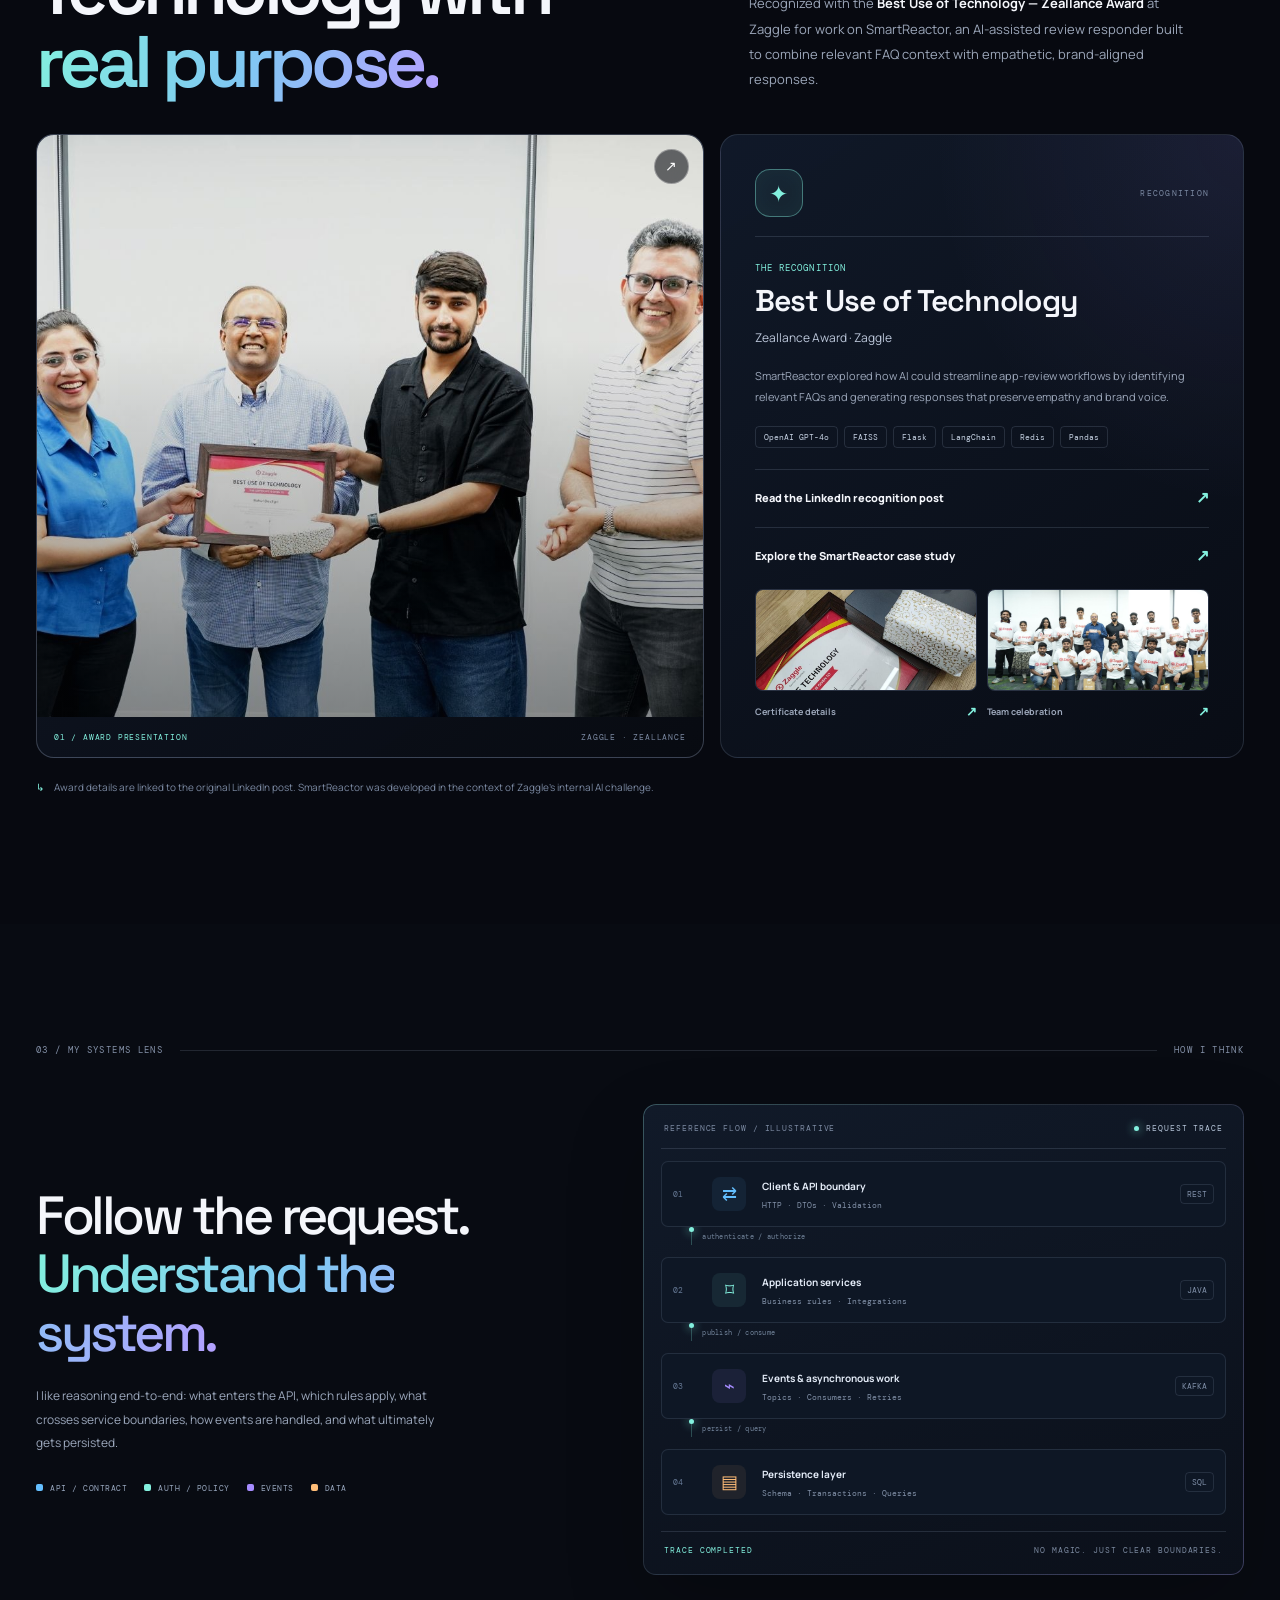
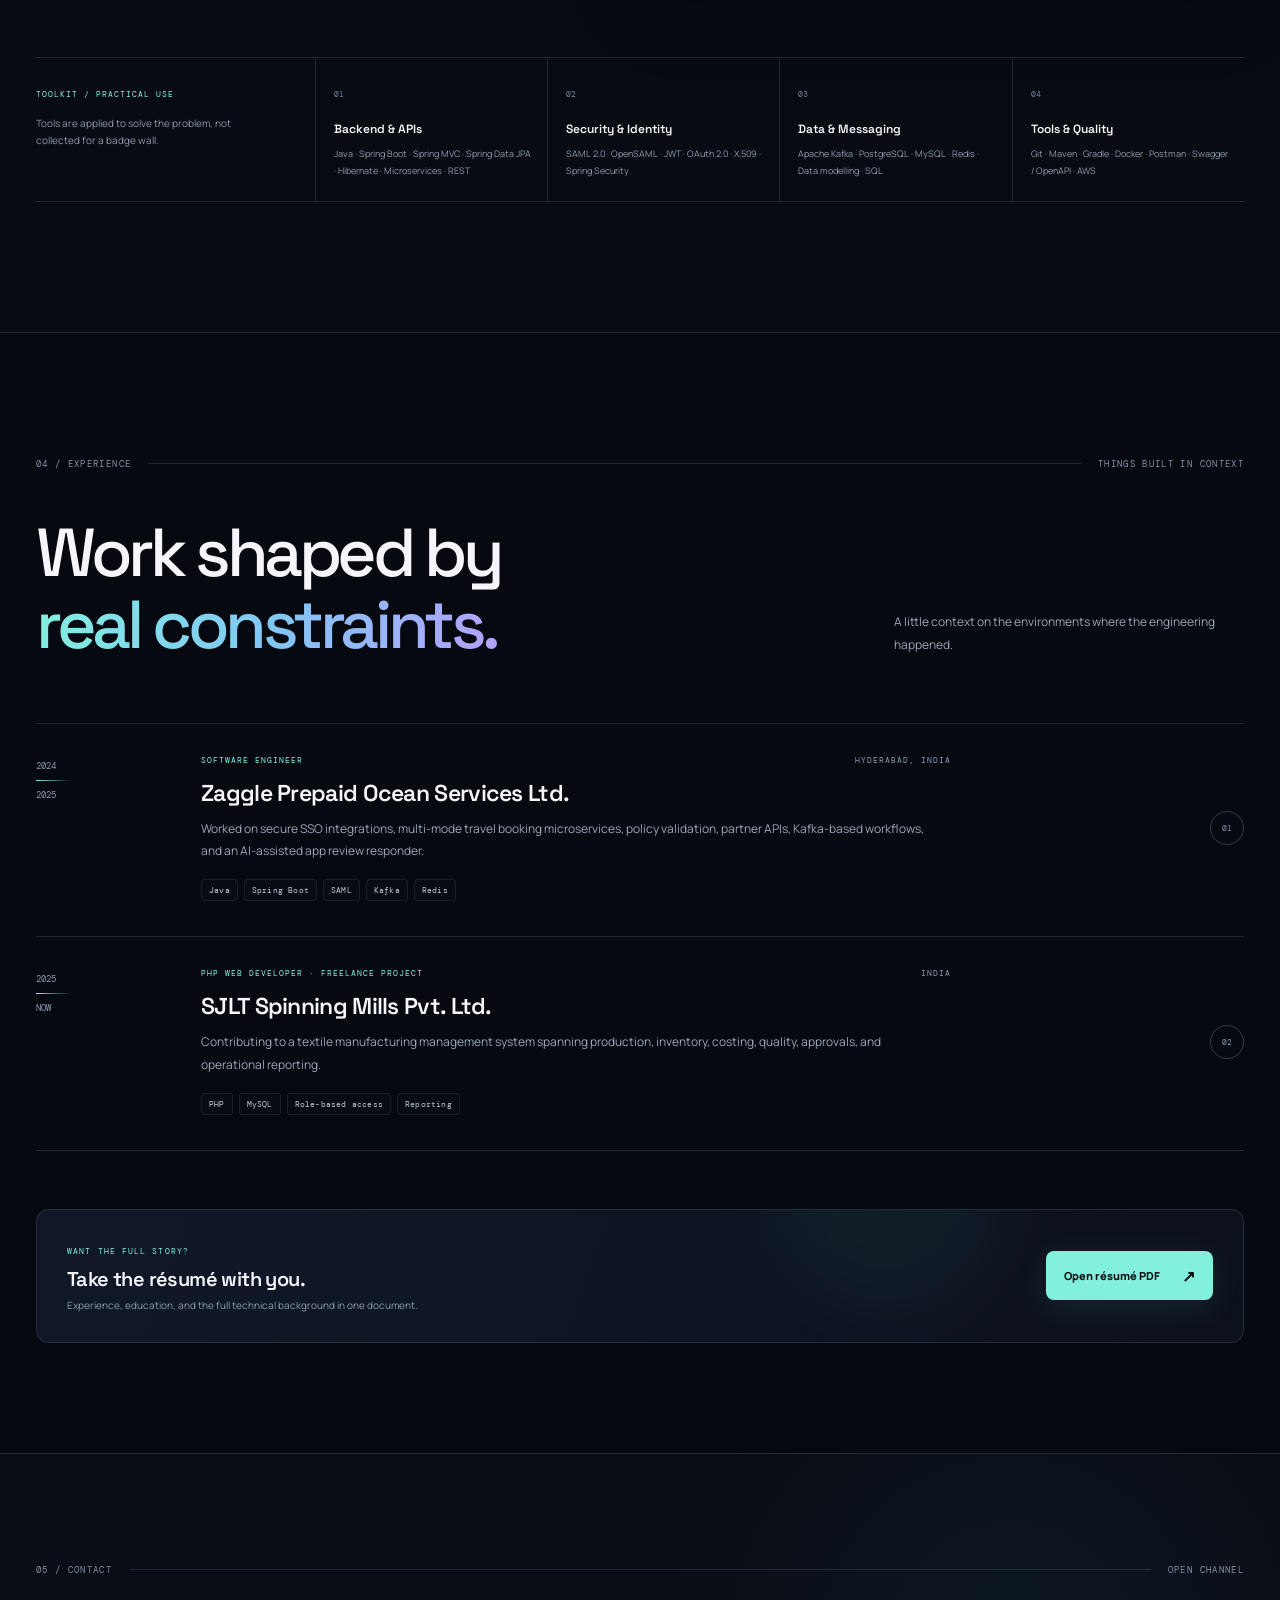
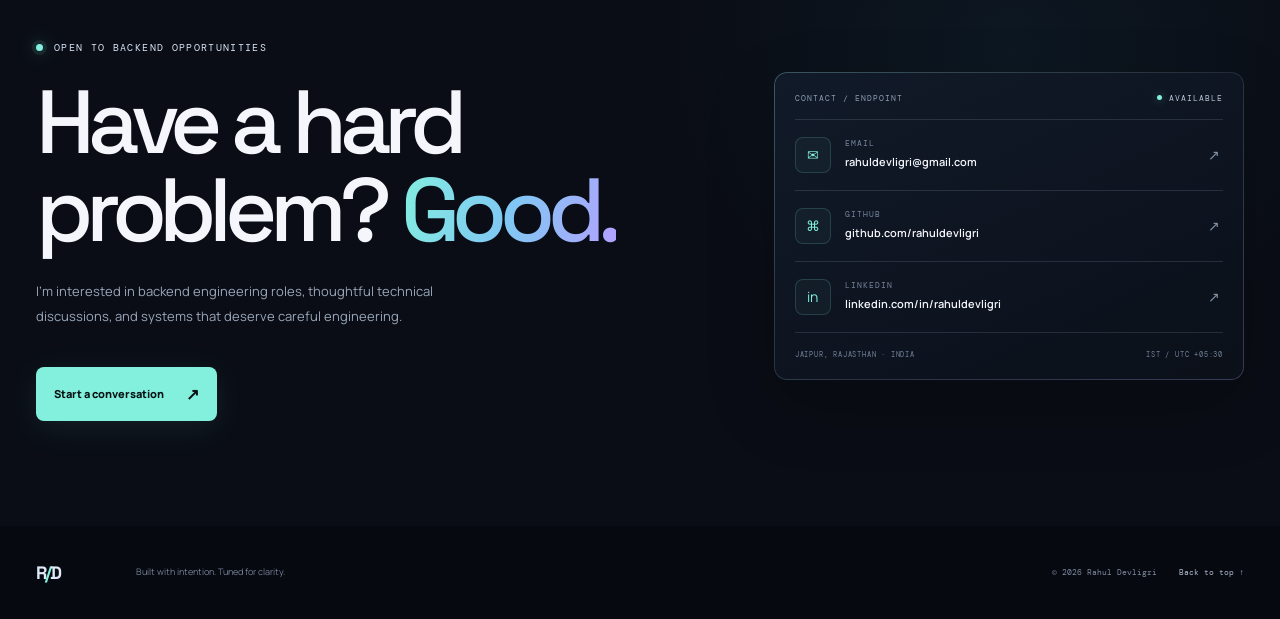
==== commit f855e0cf: "Add hero typewriter animation and restore RD favicon" ====
--- a/index.html
+++ b/index.html
@@ -20,8 +20,8 @@
   <meta name="twitter:description" content="Secure integrations. Event-driven services. Thoughtful backend engineering.">
   <meta name="twitter:image" content="https://rahuldevligri.github.io/assets/og-card.png">
   <title>Rahul Devligri — Java Backend Engineer</title>
-  <link rel="icon" type="image/png" sizes="180x180" href="assets/rahul-avatar.png?v=5">
-  <link rel="shortcut icon" type="image/png" href="assets/rahul-avatar.png?v=5">
+  <link rel="icon" type="image/svg+xml" href="assets/favicon.svg?v=6">
+  <link rel="shortcut icon" type="image/svg+xml" href="assets/favicon.svg?v=6">
   <link rel="apple-touch-icon" sizes="180x180" href="assets/rahul-avatar.png?v=5">
   <link rel="preconnect" href="https://fonts.googleapis.com">
   <link rel="preconnect" href="https://fonts.gstatic.com" crossorigin>
@@ -77,7 +77,7 @@
       <div class="hero-copy">
         <div class="eyebrow"><span class="pulse"></span><span>JAVA BACKEND ENGINEER</span><i></i><span>INDIA / IST</span></div>
         <p class="hero-kicker">I turn complex workflows into</p>
-        <h1 id="hero-title">systems that<br><em>just work.</em></h1>
+        <h1 id="hero-title" aria-label="systems that just work.">systems that<br><span class="hero-title-line" aria-hidden="true"><span class="typewriter-sizer">stay secure.</span><span class="typewriter-sizer">run reliably.</span><em class="typewriter-word" data-typewriter>just work.</em></span></h1>
         <p class="hero-description">I’m Rahul. I build secure integrations, event-driven services, and backend systems that make products feel effortless on the surface.</p>
         <div class="hero-buttons"><a class="button primary" href="#work">Explore my work <span>↓</span></a><a class="button ghost" href="https://rahuldevligri.github.io/assets/Rahul-Devligri-Resume.pdf" target="_blank" rel="noopener noreferrer">View résumé <span>↗</span></a></div>
         <div class="hero-socials"><a href="https://github.com/rahuldevligri" target="_blank" rel="noopener noreferrer">GITHUB <span>↗</span></a><a href="https://www.linkedin.com/in/rahuldevligri/" target="_blank" rel="noopener noreferrer">LINKEDIN <span>↗</span></a><a href="mailto:rahuldevligri@gmail.com">EMAIL <span>↗</span></a></div>
--- a/styles.css
+++ b/styles.css
@@ -74,8 +74,11 @@
 }
 .scroll-progress span {
   display:block;
-  width:0;
+  width:100%;
   height:100%;
+  transform:scaleX(0);
+  transform-origin:left center;
+  will-change:transform;
   background:linear-gradient(90deg,var(--aqua),var(--cyan),var(--violet));
   box-shadow:0 0 12px #83f0de77
 }
@@ -3264,3 +3267,76 @@
   width: 100%;
   height: 100%;
 }
+
+/* V3.8: reduce first-viewport paint work on small screens */
+@media (max-width: 760px) {
+  /* The fixed SVG turbulence texture is decorative and expensive to rasterize on mobile. */
+  .noise {
+    display: none;
+  }
+
+  /* Keep the LCP image static on mobile; desktop retains the cinematic float animation. */
+  .portrait-frame img {
+    animation: none;
+    transform: scale(1.08);
+  }
+
+  /* Preserve the orbit/chip artwork but avoid continuous first-screen motion on mobile. */
+  .hero-art .orbit-a,
+  .hero-art .orbit-b,
+  .hero-art .orbit-c,
+  .hero-art .floating-chip {
+    animation: none;
+  }
+}
+
+/* RD typewriter display repair: one hidden sizing phrase reserves width, without shifting. */
+#hero-title .hero-title-line {
+  display: inline-grid;
+  grid-template-areas: "phrase";
+  max-width: 100%;
+  white-space: nowrap;
+  vertical-align: baseline;
+}
+#hero-title .typewriter-sizer,
+#hero-title .typewriter-word {
+  grid-area: phrase;
+  white-space: nowrap;
+  font: inherit;
+  letter-spacing: inherit;
+}
+#hero-title .typewriter-sizer {
+  visibility: hidden !important;
+  opacity: 0 !important;
+  pointer-events: none;
+}
+#hero-title .typewriter-word {
+  justify-self: start;
+  width: max-content;
+  font-style: normal;
+}
+#hero-title .typewriter-word::after {
+  content: "";
+  display: inline-block;
+  width: 2px;
+  height: .76em;
+  margin-left: .08em;
+  vertical-align: -.02em;
+  background: var(--aqua);
+  animation: hero-typewriter-cursor 1s steps(1, end) infinite;
+}
+@keyframes hero-typewriter-cursor {
+  0%, 49% { opacity: 1; }
+  50%, 100% { opacity: 0; }
+}
+/* The two-column hero needs a smaller headline on compact desktop/tablet widths. */
+@media (min-width: 761px) and (max-width: 1100px) {
+  #hero-title { font-size: clamp(48px, 6.5vw, 72px); }
+}
+@media (prefers-reduced-motion: reduce) {
+  #hero-title .typewriter-word::after {
+    display: none;
+    animation: none;
+  }
+}
+
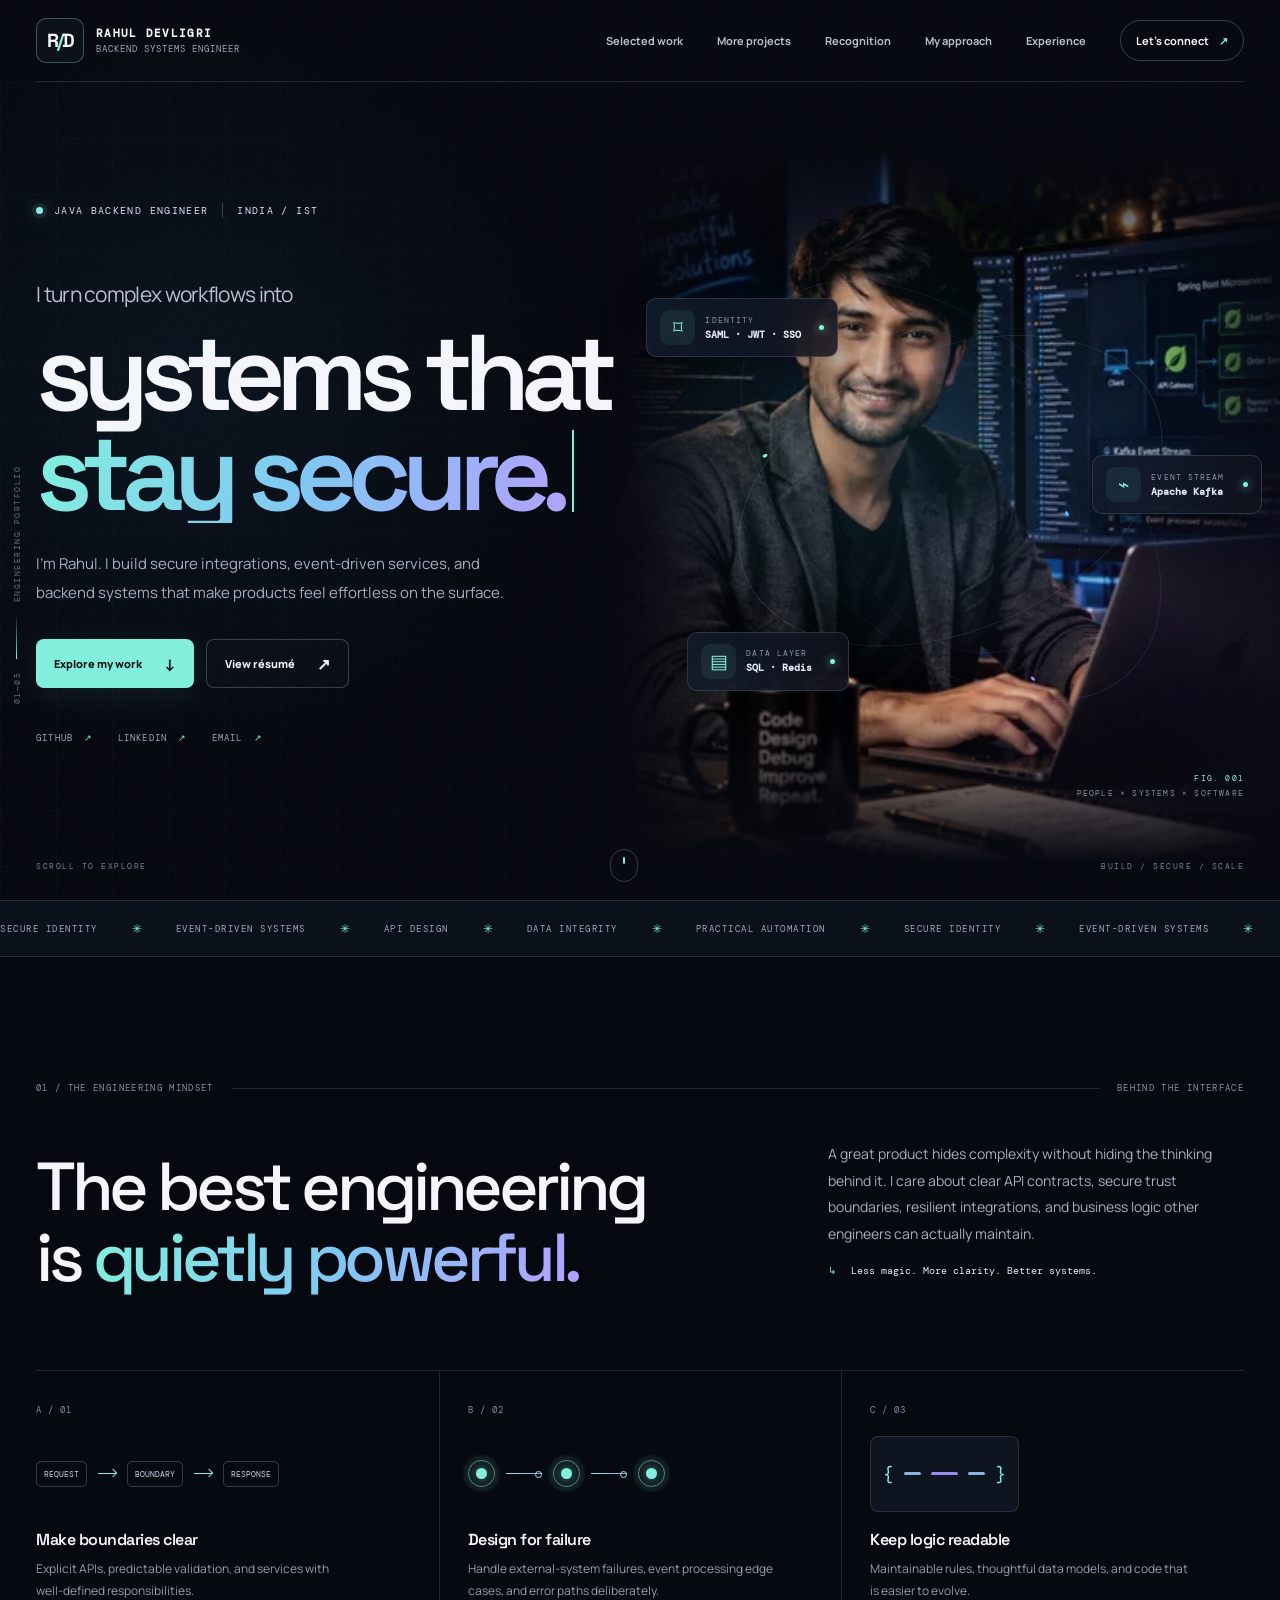
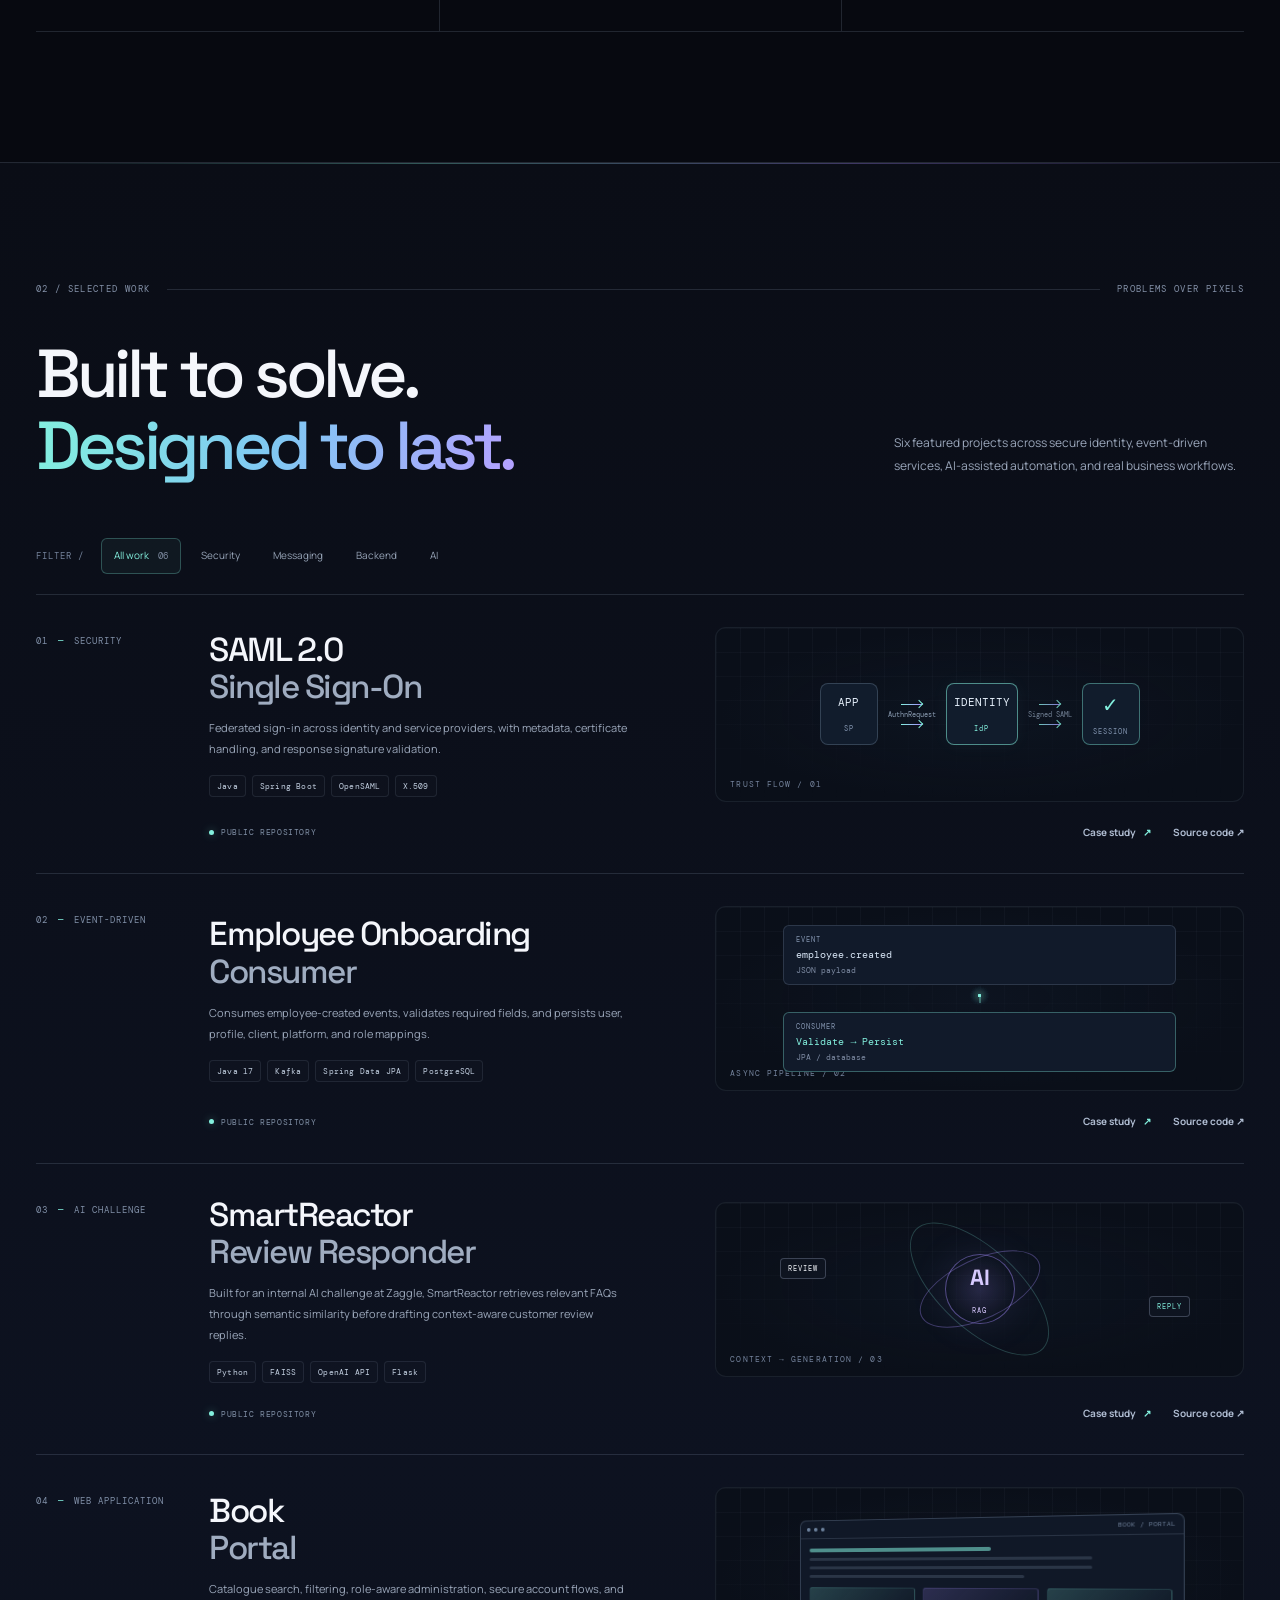
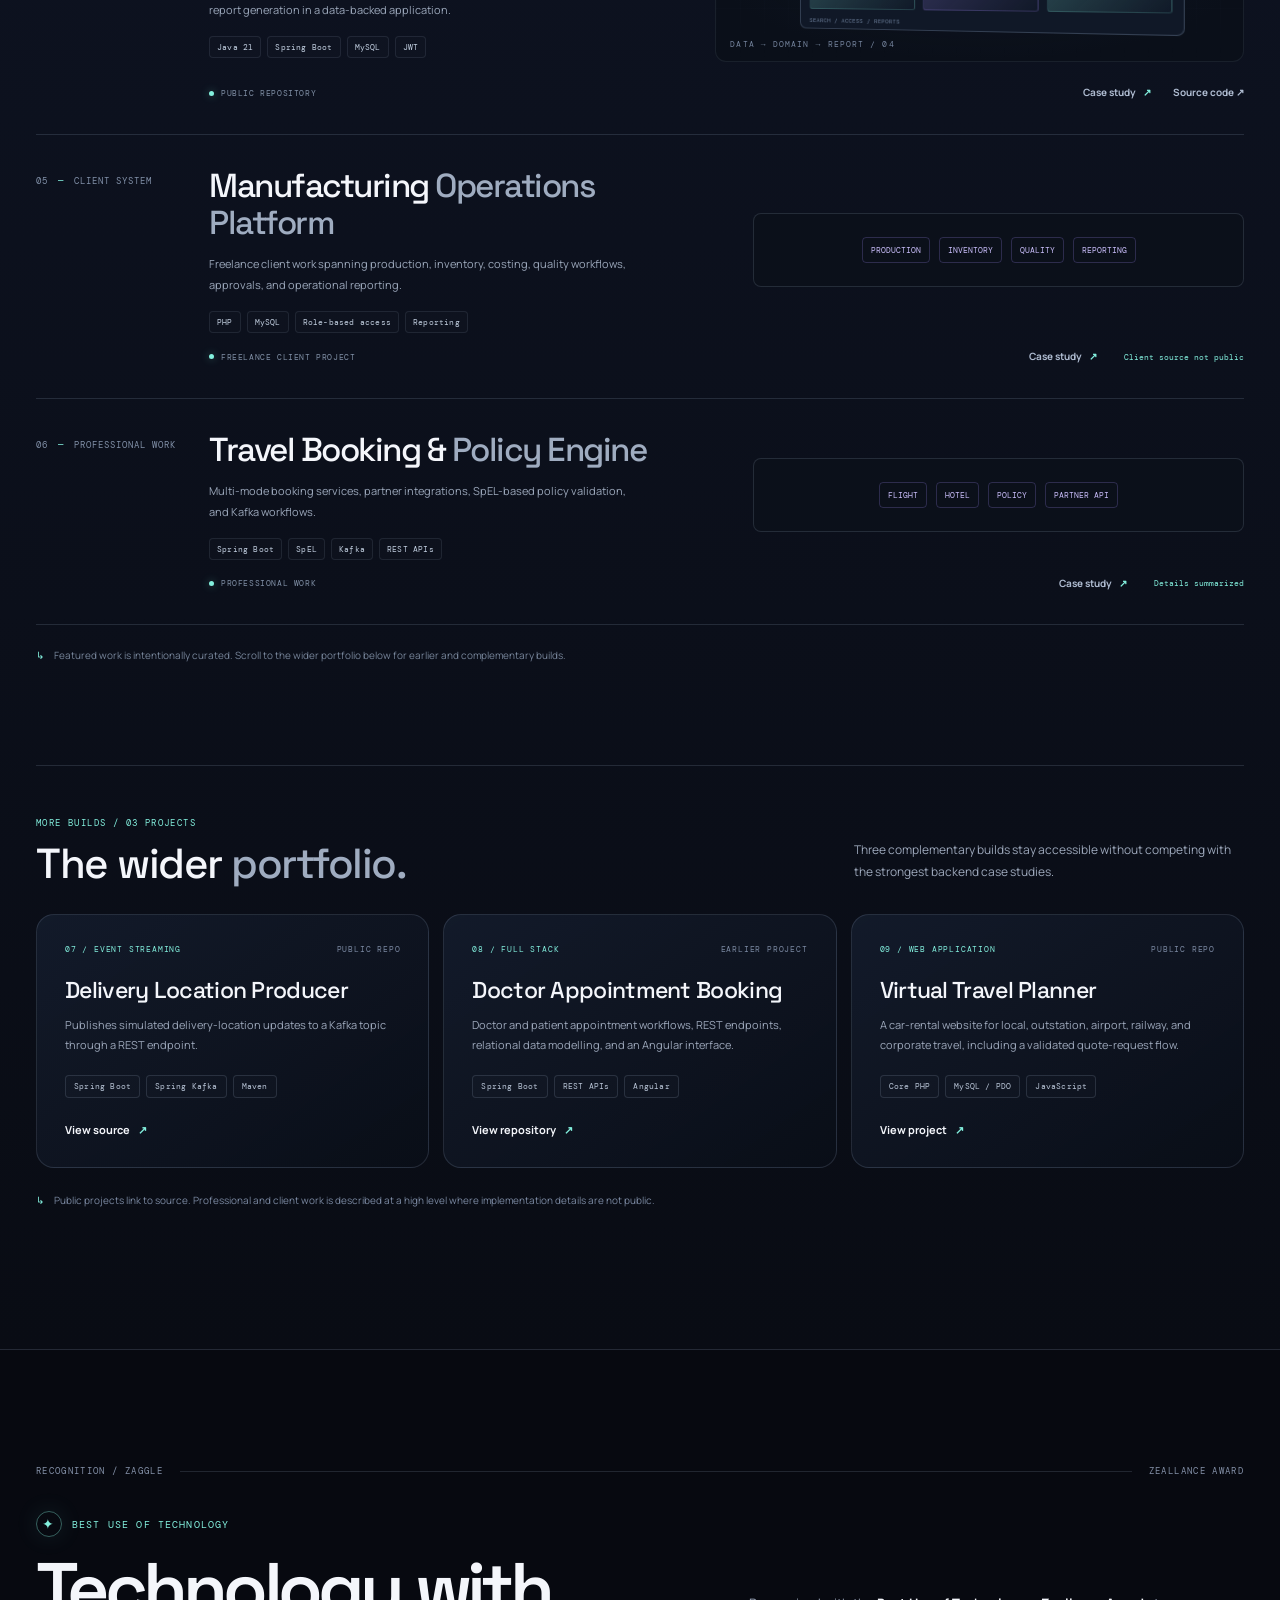
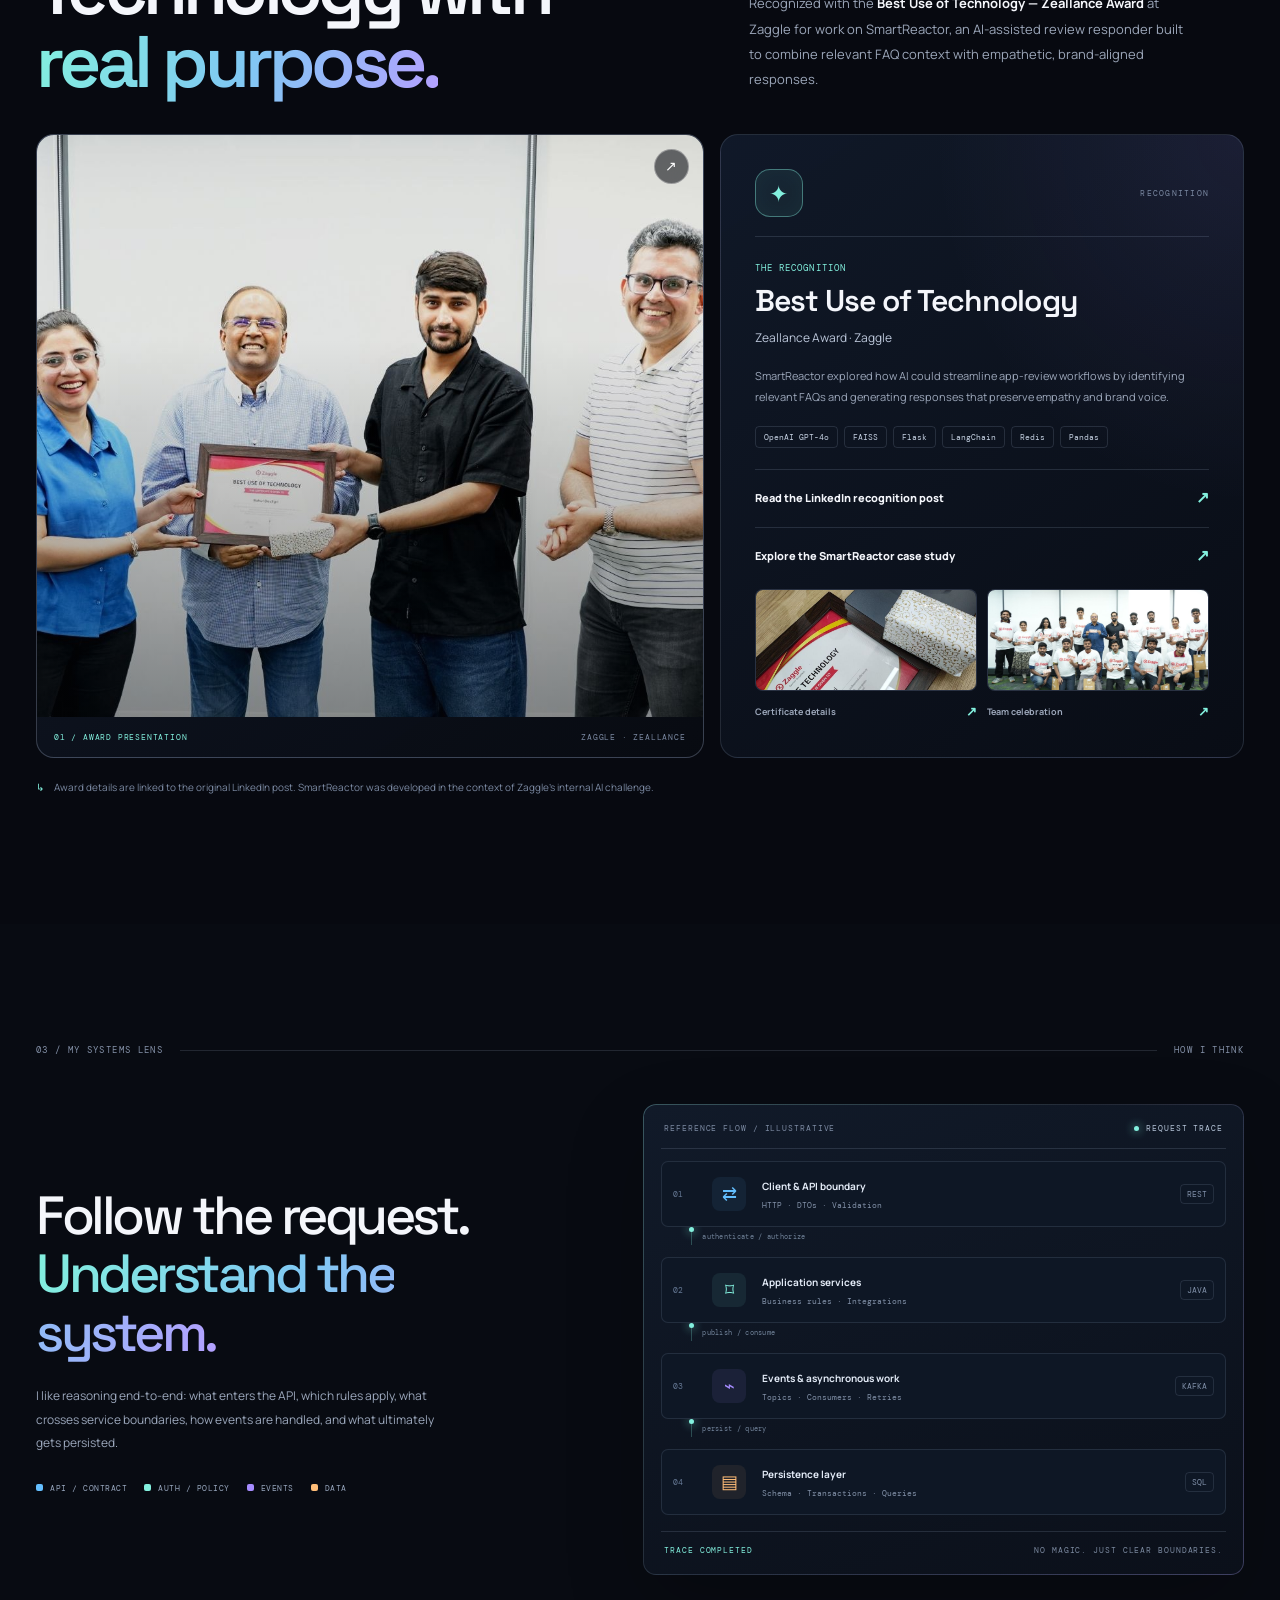
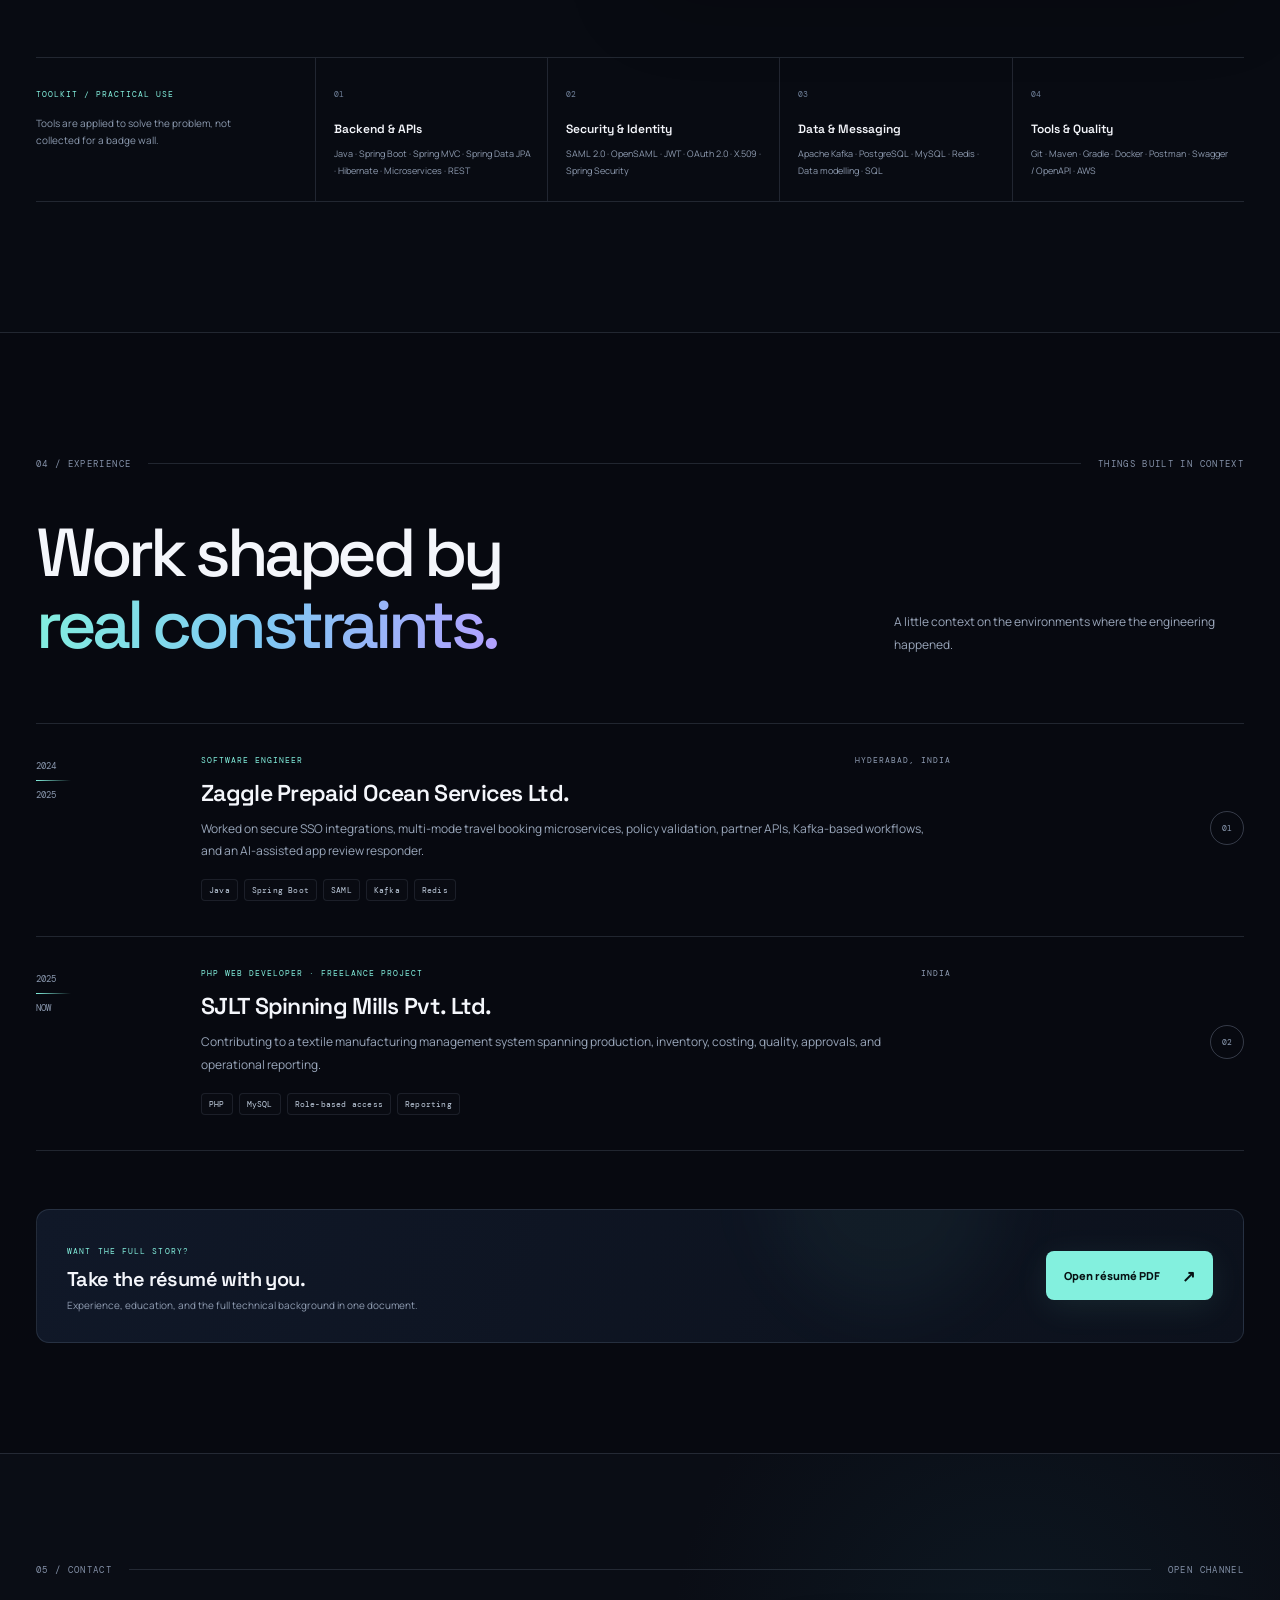
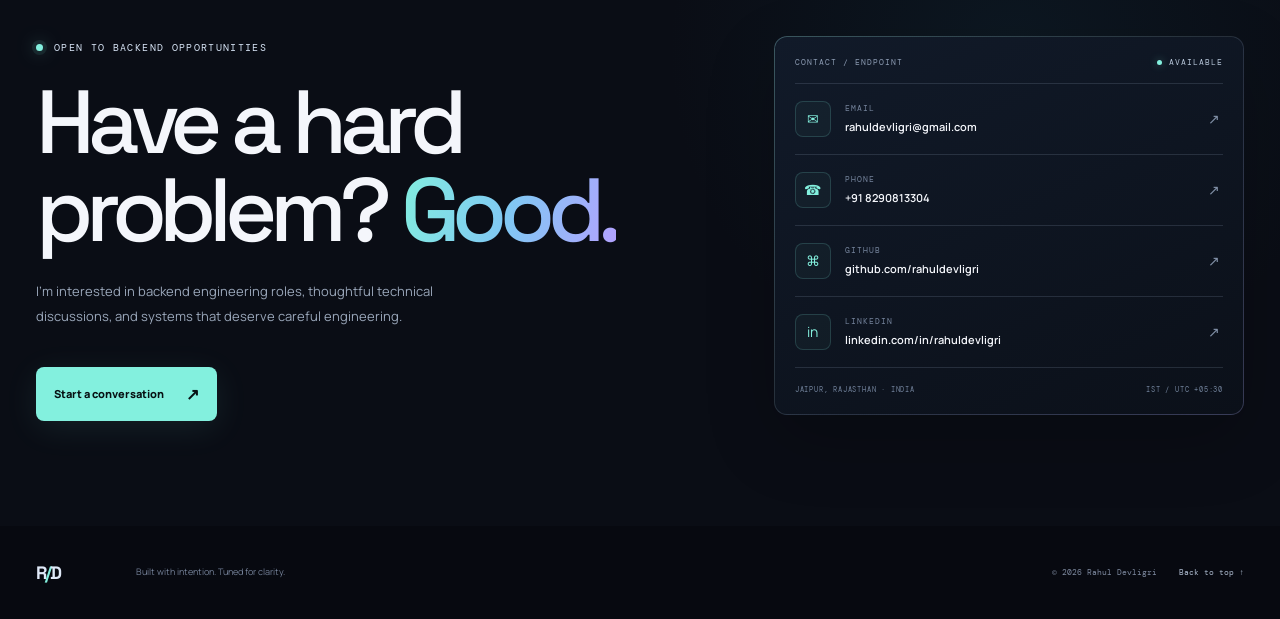
==== commit 7cfc6d80: "Add hero typewriter animation, RD favicon and phone contact" ====
--- a/index.html
+++ b/index.html
@@ -235,7 +235,7 @@
       <div class="resume-band reveal"><div><span class="resume-overline">WANT THE FULL STORY?</span><h3>Take the résumé with you.</h3><p>Experience, education, and the full technical background in one document.</p></div><a class="button primary" href="https://rahuldevligri.github.io/assets/Rahul-Devligri-Resume.pdf" target="_blank" rel="noopener noreferrer">Open résumé PDF <span>↗</span></a></div>
     </section>
 
-    <section class="contact-section" id="contact"><div class="contact-glow" aria-hidden="true"></div><div class="section-label reveal"><span>05 / CONTACT</span><span class="label-line"></span><span>OPEN CHANNEL</span></div><div class="contact-layout"><div class="contact-main reveal"><p class="eyebrow"><span class="pulse"></span> OPEN TO BACKEND OPPORTUNITIES</p><h2>Have a hard<br>problem? <em>Good.</em></h2><p>I'm interested in backend engineering roles, thoughtful technical discussions, and systems that deserve careful engineering.</p><a class="button primary big-button" href="mailto:rahuldevligri@gmail.com">Start a conversation <span>↗</span></a></div><div class="contact-console reveal delay-1"><div class="console-header"><span>CONTACT / ENDPOINT</span><span><i></i> AVAILABLE</span></div><a class="console-link" href="mailto:rahuldevligri@gmail.com"><span class="console-icon">✉</span><span><small>EMAIL</small><b>rahuldevligri@gmail.com</b></span><span class="console-arrow">↗</span></a><a class="console-link" href="https://github.com/rahuldevligri" target="_blank" rel="noopener noreferrer"><span class="console-icon">⌘</span><span><small>GITHUB</small><b>github.com/rahuldevligri</b></span><span class="console-arrow">↗</span></a><a class="console-link" href="https://www.linkedin.com/in/rahuldevligri/" target="_blank" rel="noopener noreferrer"><span class="console-icon">in</span><span><small>LINKEDIN</small><b>linkedin.com/in/rahuldevligri</b></span><span class="console-arrow">↗</span></a><div class="console-footer"><span>JAIPUR, RAJASTHAN · INDIA</span><span>IST / UTC +05:30</span></div></div></div></section>
+    <section class="contact-section" id="contact"><div class="contact-glow" aria-hidden="true"></div><div class="section-label reveal"><span>05 / CONTACT</span><span class="label-line"></span><span>OPEN CHANNEL</span></div><div class="contact-layout"><div class="contact-main reveal"><p class="eyebrow"><span class="pulse"></span> OPEN TO BACKEND OPPORTUNITIES</p><h2>Have a hard<br>problem? <em>Good.</em></h2><p>I'm interested in backend engineering roles, thoughtful technical discussions, and systems that deserve careful engineering.</p><a class="button primary big-button" href="mailto:rahuldevligri@gmail.com">Start a conversation <span>↗</span></a></div><div class="contact-console reveal delay-1"><div class="console-header"><span>CONTACT / ENDPOINT</span><span><i></i> AVAILABLE</span></div><a class="console-link" href="mailto:rahuldevligri@gmail.com"><span class="console-icon">✉</span><span><small>EMAIL</small><b>rahuldevligri@gmail.com</b></span><span class="console-arrow">↗</span></a><a class="console-link" href="tel:+918290813304" aria-label="Call Rahul at +91 8290813304"><span class="console-icon" aria-hidden="true">☎</span><span><small>PHONE</small><b>+91 8290813304</b></span><span class="console-arrow" aria-hidden="true">↗</span></a><a class="console-link" href="https://github.com/rahuldevligri" target="_blank" rel="noopener noreferrer"><span class="console-icon">⌘</span><span><small>GITHUB</small><b>github.com/rahuldevligri</b></span><span class="console-arrow">↗</span></a><a class="console-link" href="https://www.linkedin.com/in/rahuldevligri/" target="_blank" rel="noopener noreferrer"><span class="console-icon">in</span><span><small>LINKEDIN</small><b>linkedin.com/in/rahuldevligri</b></span><span class="console-arrow">↗</span></a><div class="console-footer"><span>JAIPUR, RAJASTHAN · INDIA</span><span>IST / UTC +05:30</span></div></div></div></section>
   </main>
   <footer class="footer"><a class="footer-logo" href="#top">R<span>/</span>D</a><p>Built with intention. Tuned for clarity.</p><div><span>© <span id="year"></span> Rahul Devligri</span><a href="#top">Back to top ↑</a></div></footer>
   <dialog class="case-dialog" id="case-onboarding" aria-labelledby="case-onboarding-title"><div class="dialog-inner"><button class="dialog-close" aria-label="Close case study">×</button><span class="dialog-overline">CASE STUDY / 02 — MESSAGING</span><h2 id="case-onboarding-title">Employee Onboarding Consumer</h2><p class="dialog-intro">An asynchronous event-processing path that turns an employee-created event into persisted application records.</p><div class="case-block"><h3>Processing path</h3><div class="case-flow"><span>Kafka topic</span><i>→</i><span>Validate payload</span><i>→</i><span>Consumer service</span><i>→</i><span>JPA persistence</span></div></div><div class="case-block"><h3>Implementation areas</h3><ul><li>Spring Kafka event listener and payload handling.</li><li>Required-field validation before persistence work.</li><li>User/profile and associated client/platform/role mappings.</li><li>Spring Data JPA persistence backed by PostgreSQL-compatible storage.</li></ul></div><a class="button primary" href="https://github.com/rahuldevligri/employee-onboarding-kafka-consumer" target="_blank" rel="noopener noreferrer">Open source repository ↗</a></div></dialog>
